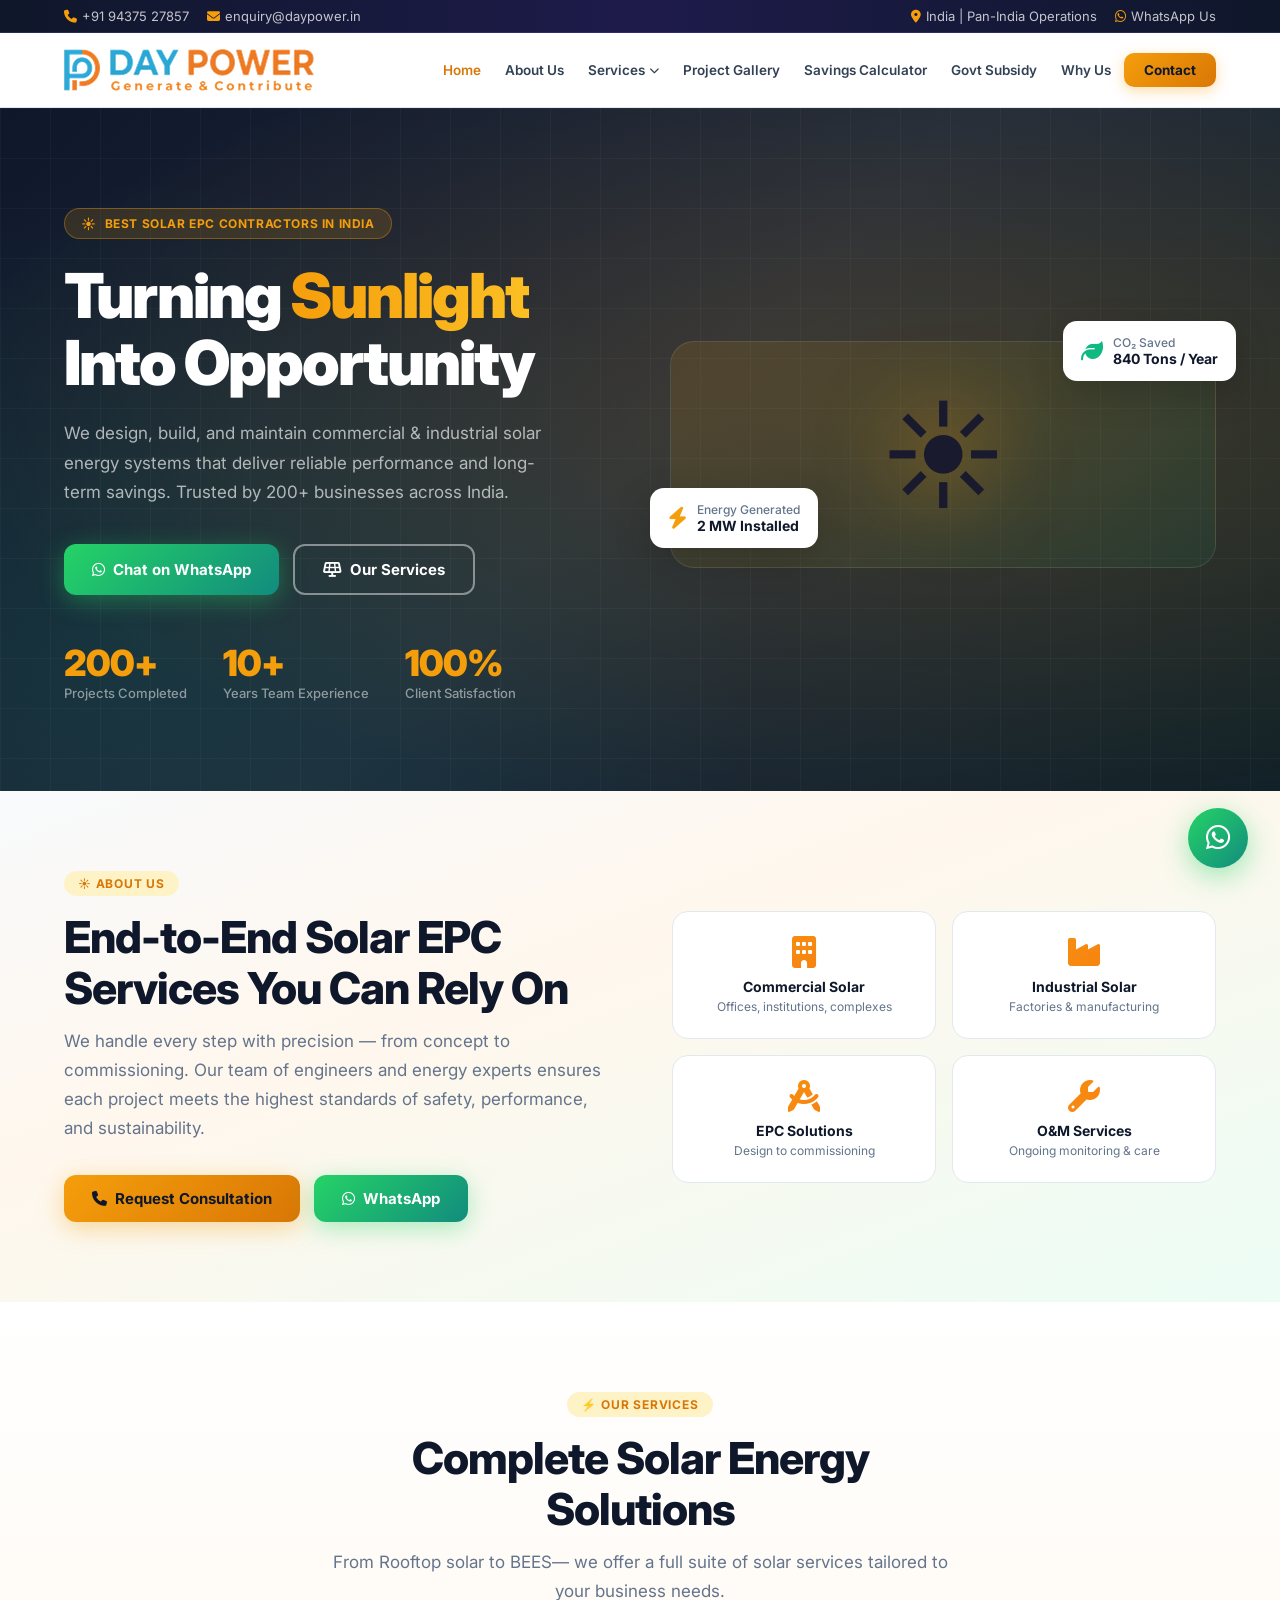
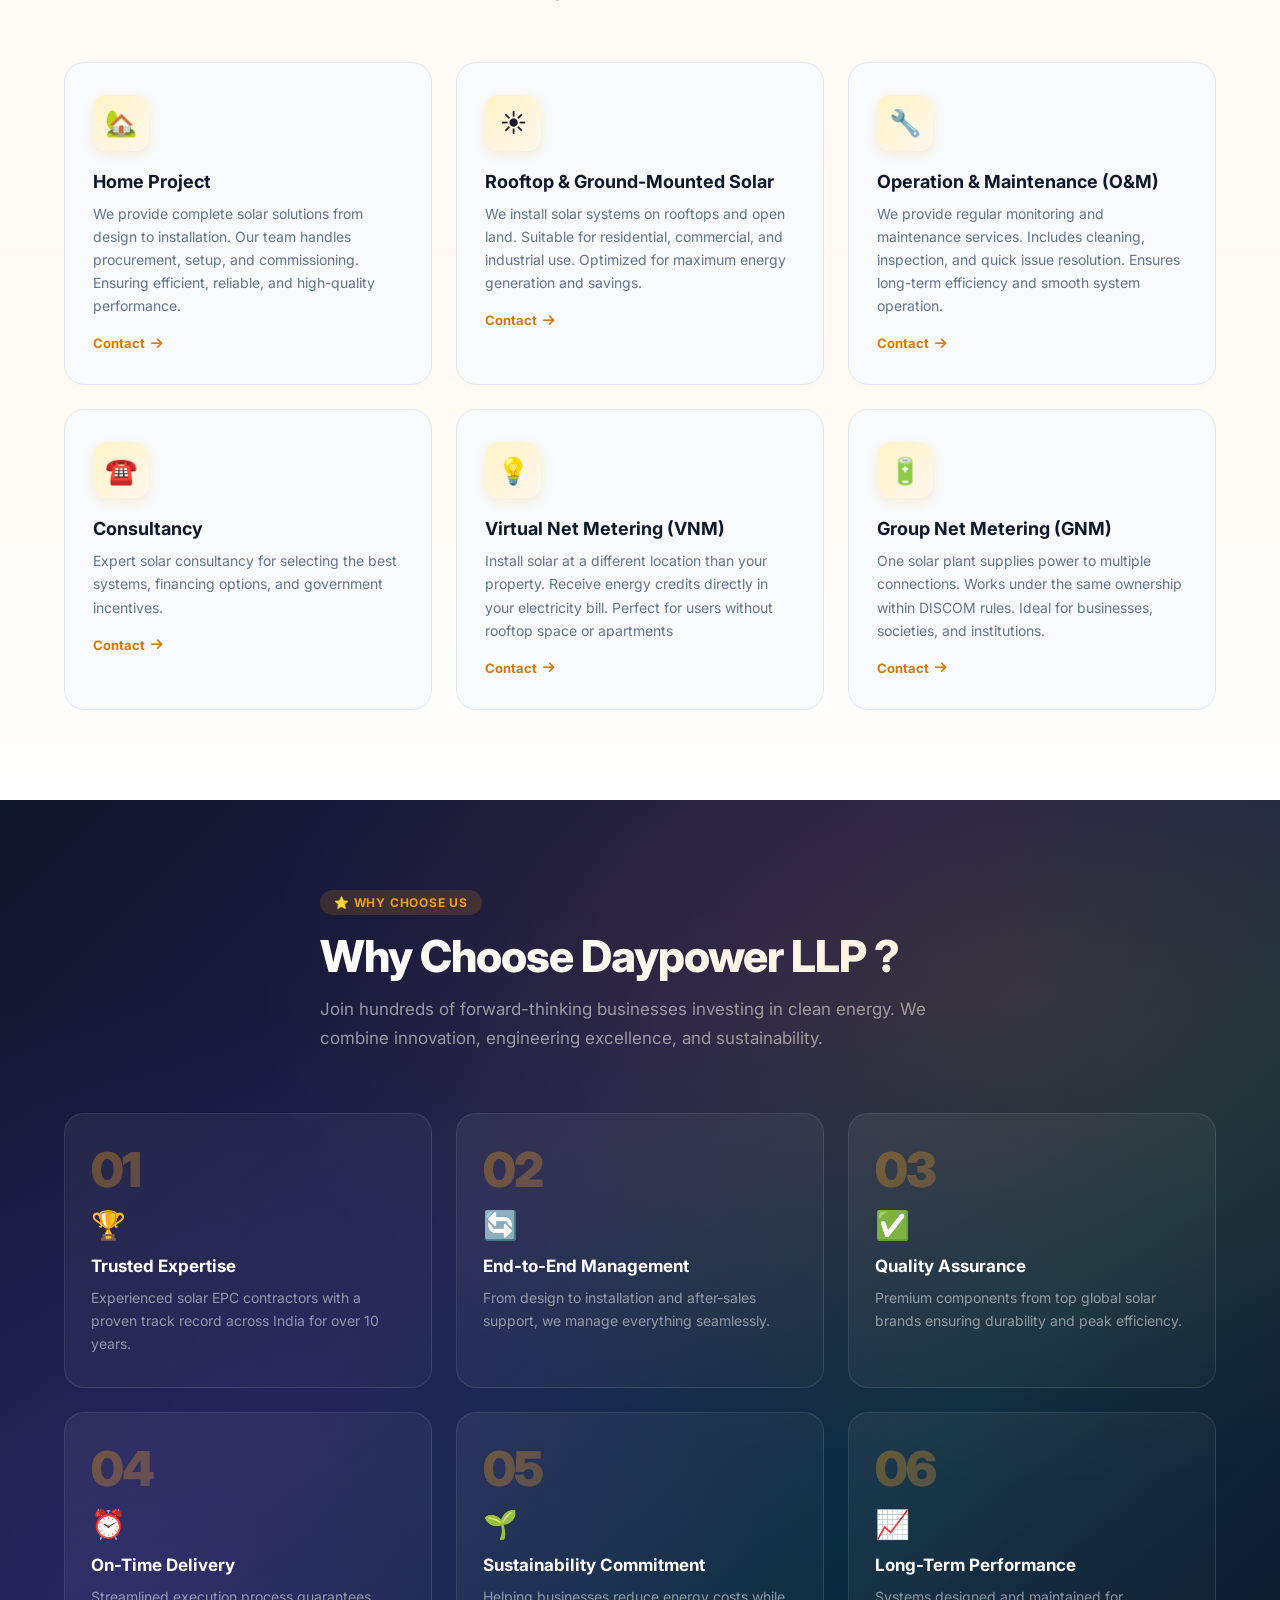
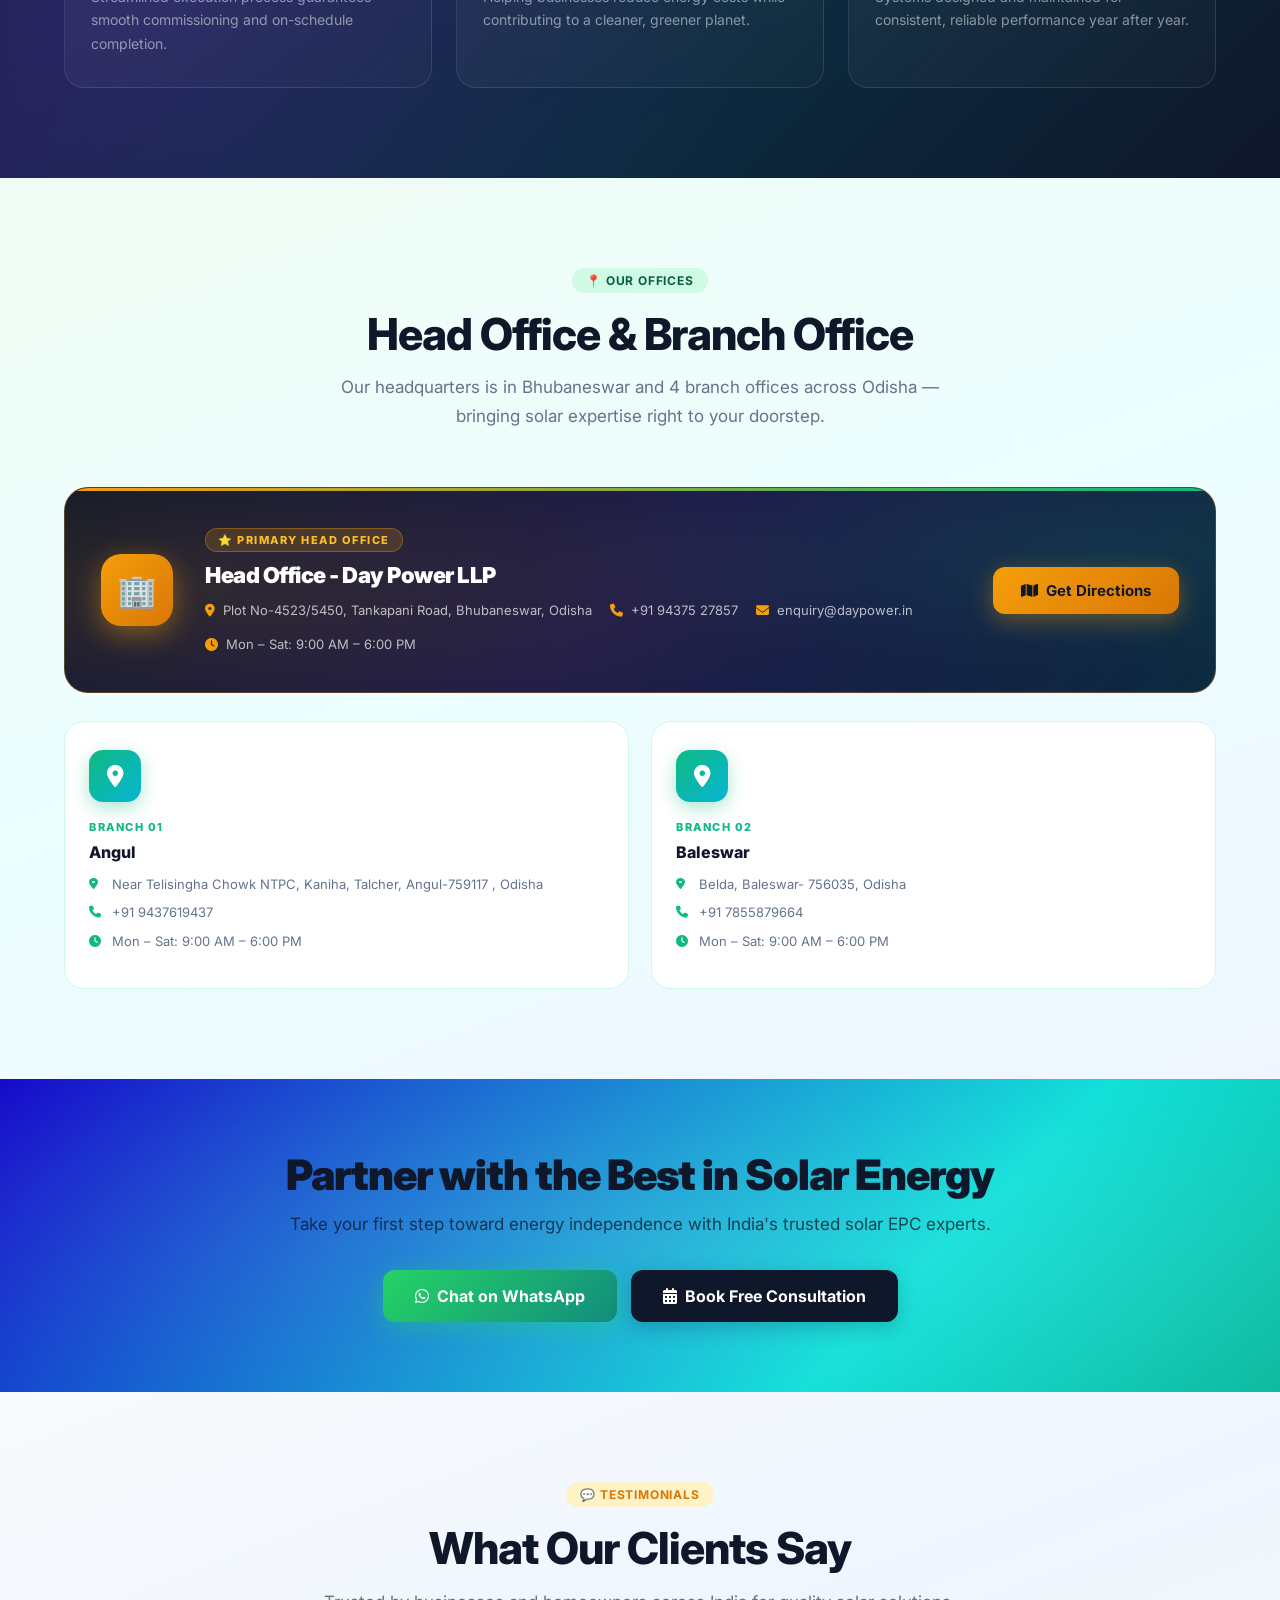
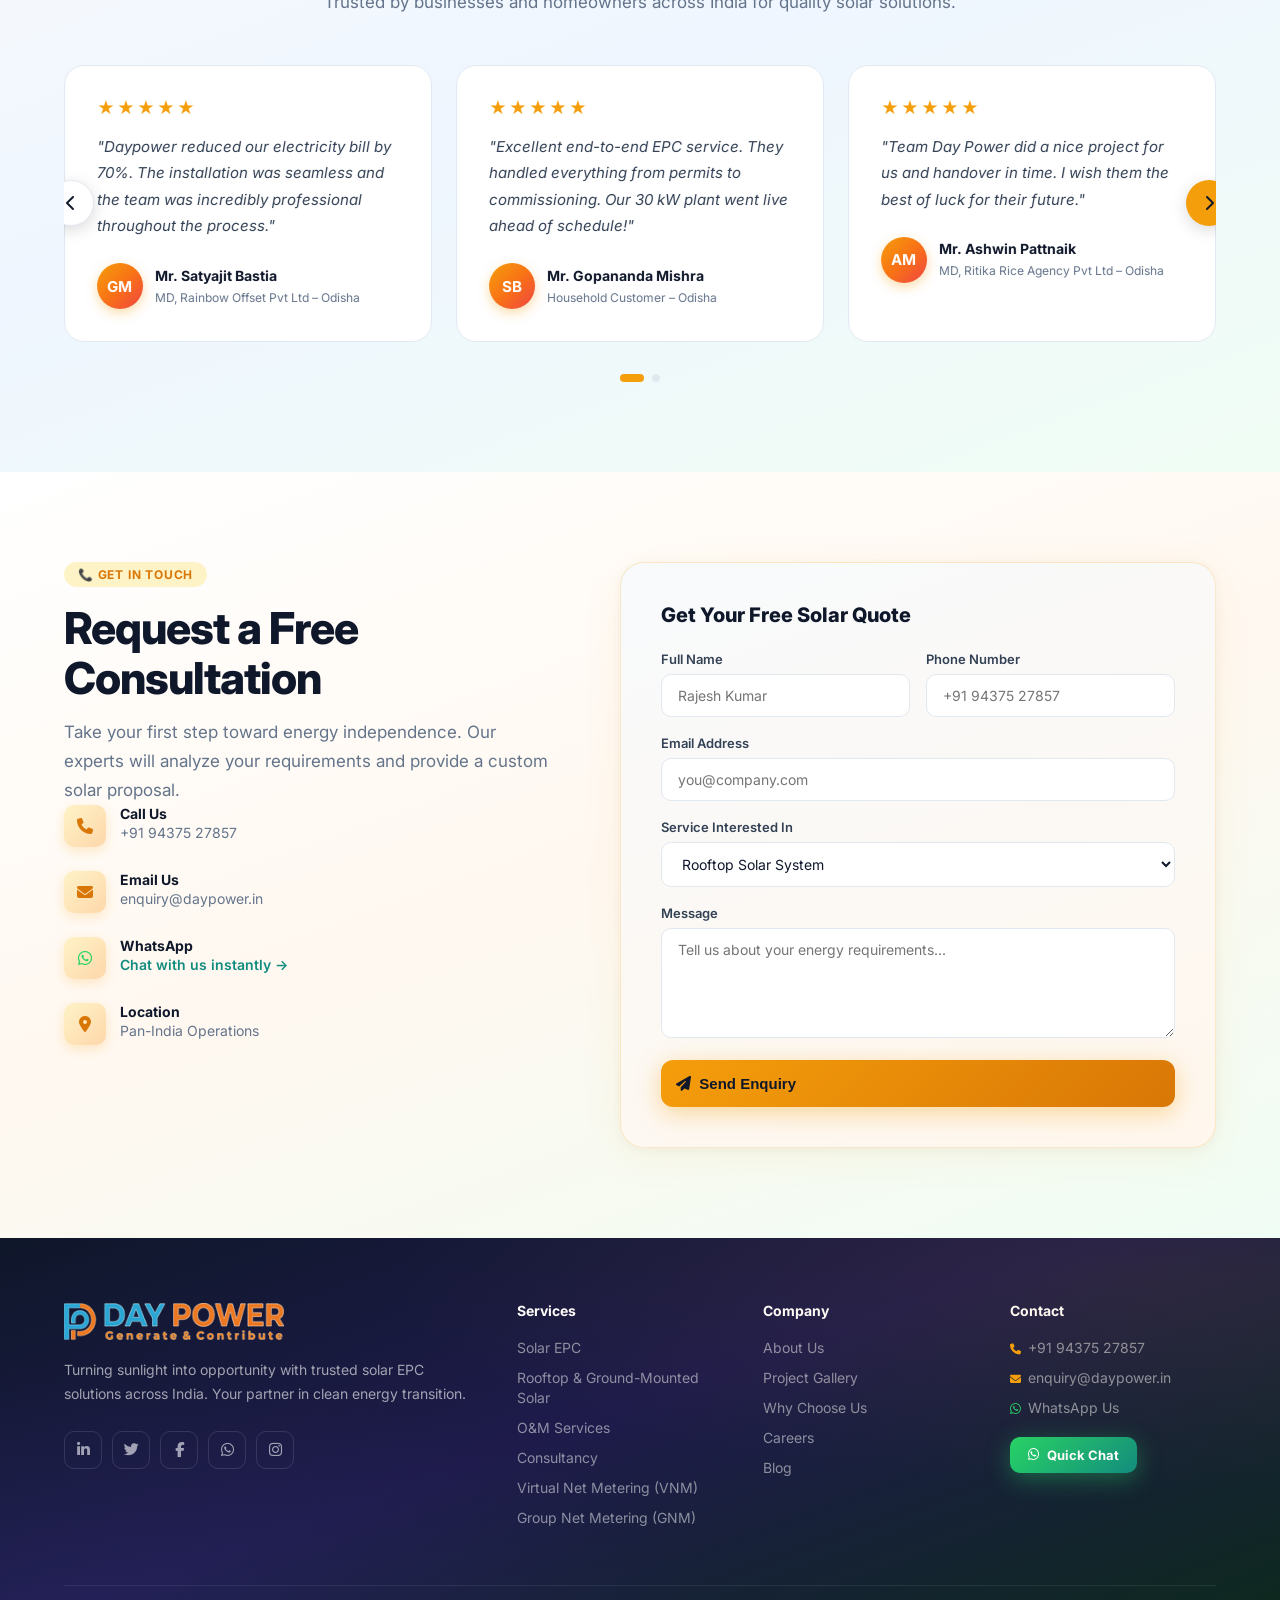
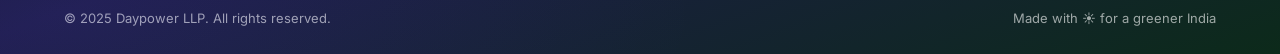
==== index.html @ 9815c6d7 "Update footer logo to match new branding across all pages" ====
<!DOCTYPE html>
<html lang="en">

<head>

  <head>
    <meta charset="UTF-8" />
    <meta name="viewport" content="width=device-width, initial-scale=1.0" />

    <title>Daypower LLP – Best Solar EPC Contractors in India</title>

    <meta name="description"
      content="Daypower Solutions specializes in commercial and industrial solar EPC services across India. Get a free consultation today." />

    <!-- Google Search Favicon -->
    <link rel="icon" type="image/png" sizes="48x48" href="/daypower-favicon.png">

    <link rel="shortcut icon" href="/favicon.ico">

    <!-- Apple Icon -->
    <link rel="apple-touch-icon" href="/apple-touch-icon.png">

    <!-- Fonts -->
    <link href="https://fonts.googleapis.com/css2?family=Inter:wght@300;400;500;600;700;800;900&display=swap"
      rel="stylesheet" />

    <link rel="stylesheet" href="https://cdnjs.cloudflare.com/ajax/libs/font-awesome/6.5.0/css/all.min.css" />

    <link rel="stylesheet" href="style.css" />
  </head>



</head>

<body>

  <!-- ══ TOP BAR ══ -->
  <div class="topbar">
    <div class="container">
      <div class="topbar-left">
        <span><i class="fas fa-phone"></i>+91 94375 27857</span>
        <span><i class="fas fa-envelope"></i>enquiry@daypower.in</span>
      </div>
      <div class="topbar-right">
        <span><i class="fas fa-map-marker-alt"></i>India | Pan-India Operations</span>
        <a href="https://wa.me/919437527857?text=Hello%2C%20I%20want%20a%20free%20solar%20consultation!"
          target="_blank"><i class="fab fa-whatsapp"></i>WhatsApp Us</a>
      </div>
    </div>
  </div>


  <!-- ══ NAVBAR ══ -->
  <nav id="navbar">
    <div class="container nav-inner">
      <a href="index.html" class="nav-logo">
        <img src="logo.png" alt="Day Power Logo" class="logo-img">
      </a>

      <button class="hamburger" id="hamburger" aria-label="Toggle menu">
        <span></span><span></span><span></span>
      </button>

      <ul class="nav-links" id="nav-links">
        <li><a href="index.html" class="active">Home</a></li>
        <li><a href="#about">About Us</a></li>
        <li>
          <a href="#services">Services <i class="fas fa-chevron-down chevron"></i></a>
          <div class="dropdown">
            <a href="#srv-construction"><i class="fas fa-hard-hat"></i>Solar EPC</a>
            <a href="#srv-rooftop"><i class="fas fa-solar-panel"></i>Rooftop & Ground-Mounted Solar</a>
            <a href="#srv-om"><i class="fas fa-tools"></i>O&M Services</a>
            <a href="#srv-consultancy"><i class="fas fa-lightbulb"></i>Consultancy</a>
            <a href="#srv-lighting"><i class="fas fa-bolt"></i>Virtual Net Metering </a>
            <a href="#srv-battery"><i class="fas fa-battery-full"></i>Group Net Metering</a>
          </div>
        </li>
        <li><a href="products.html">Project Gallery</a></li>
        <li><a href="calculator.html">Savings Calculator</a></li>
        <li><a href="subsidy.html">Govt Subsidy</a></li>
        <li><a href="#why">Why Us</a></li>
        <li><a href="#contact" class="nav-cta-btn">Contact</a></li>
      </ul>
    </div>
  </nav>

  <!-- ══ HERO ══ -->
  <section id="hero">
    <div class="container hero-content">
      <div class="hero-left">
        <div class="hero-badge">Best Solar EPC Contractors in India</div>
        <h1 class="hero-title">
          Turning <span class="sun">Sunlight</span><br />Into Opportunity
        </h1>
        <p class="hero-desc">We design, build, and maintain commercial & industrial solar energy systems that deliver
          reliable performance and long-term savings. Trusted by 200+ businesses across India.</p>
        <div class="hero-btns">
          <a href="https://wa.me/919437527857?text=Hello%2C%20I%20want%20a%20free%20solar%20consultation!"
            target="_blank" class="btn btn-green"><i class="fab fa-whatsapp"></i>Chat on WhatsApp</a>
          <a href="#services" class="btn btn-outline"><i class="fas fa-solar-panel"></i>Our Services</a>
        </div>
        <div class="hero-stats">
          <div class="stat">
            <div class="stat-num">200+</div>
            <div class="stat-label">Projects Completed</div>
          </div>
          <div class="stat">
            <div class="stat-num">10+</div>
            <div class="stat-label">Years Team Experience</div>
          </div>
          <div class="stat">
            <div class="stat-num">100%</div>
            <div class="stat-label">Client Satisfaction</div>
          </div>
        </div>
      </div>
      <div class="hero-right">
        <div class="hero-card-wrap">
          <div class="hero-visual">
            <div class="solar-icon-big">☀️</div>
          </div>
          <div class="floating-badge fb1">
            <i class="fas fa-leaf" style="color:#10b981"></i>
            <div>
              <div style="font-size:12px;color:#64748b;font-weight:500">CO₂ Saved</div>
              <div>840 Tons / Year</div>
            </div>
          </div>
          <div class="floating-badge fb2">
            <i class="fas fa-bolt" style="color:#f59e0b"></i>
            <div>
              <div style="font-size:12px;color:#64748b;font-weight:500">Energy Generated</div>
              <div>2 MW Installed</div>
            </div>
          </div>
        </div>
      </div>
    </div>
  </section>

  <!-- ══ ABOUT ══ -->
  <section id="about">
    <div class="container about-grid">
      <div class="reveal">
        <div class="tag">☀ About Us</div>
        <h2 class="section-title">End-to-End Solar EPC Services You Can Rely On</h2>
        <p class="section-sub">We handle every step with precision — from concept to commissioning. Our team of
          engineers and energy experts ensures each project meets the highest standards of safety, performance, and
          sustainability.</p>
        <div style="margin-top:32px;display:flex;gap:14px;flex-wrap:wrap;">
          <a href="#contact" class="btn btn-primary"><i class="fas fa-phone"></i>Request Consultation</a>
          <a href="https://wa.me/919437527857" target="_blank" class="btn btn-green"><i
              class="fab fa-whatsapp"></i>WhatsApp</a>
        </div>
      </div>
      <div class="about-icon-grid reveal">
        <div class="about-icon-card">
          <i class="fas fa-building"></i>
          <h4>Commercial Solar</h4>
          <p>Offices, institutions, complexes</p>
        </div>
        <div class="about-icon-card">
          <i class="fas fa-industry"></i>
          <h4>Industrial Solar</h4>
          <p>Factories & manufacturing</p>
        </div>
        <div class="about-icon-card">
          <i class="fas fa-drafting-compass"></i>
          <h4>EPC Solutions</h4>
          <p>Design to commissioning</p>
        </div>
        <div class="about-icon-card">
          <i class="fas fa-wrench"></i>
          <h4>O&M Services</h4>
          <p>Ongoing monitoring & care</p>
        </div>
      </div>
    </div>
  </section>

  <!-- ══ SERVICES ══ -->
  <section id="services">
    <div class="container">
      <div class="services-header reveal">
        <div class="tag">⚡ Our Services</div>
        <h2 class="section-title">Complete Solar Energy Solutions</h2>
        <p class="section-sub">From Rooftop solar to BEES— we offer a full suite of solar services tailored
          to your business needs.</p>
      </div>
      <div class="services-grid">
        <div class="service-card revea l" id="srv-construction">
          <div class="service-icon">🏡</div>
          <h3>Home Project</h3>
          <p>We provide complete solar solutions from design to installation.
            Our team handles procurement, setup, and commissioning.
            Ensuring efficient, reliable, and high-quality performance.</p>
          <a href="#contact" class="learn-more">Contact <i class="fas fa-arrow-right"></i></a>
        </div>
        <div class="service-card reveal" id="srv-rooftop">
          <div class="service-icon">☀️</div>
          <h3>Rooftop & Ground-Mounted Solar</h3>
          <p>We install solar systems on rooftops and open land.
            Suitable for residential, commercial, and industrial use.
            Optimized for maximum energy generation and savings.</p>
          <a href="#contact" class="learn-more">Contact <i class="fas fa-arrow-right"></i></a>
        </div>
        <div class="service-card reveal" id="srv-om">
          <div class="service-icon">🔧</div>
          <h3>Operation & Maintenance (O&M)</h3>
          <p>We provide regular monitoring and maintenance services.
            Includes cleaning, inspection, and quick issue resolution.
            Ensures long-term efficiency and smooth system operation.</p>
          <a href="#contact" class="learn-more">Contact <i class="fas fa-arrow-right"></i></a>
        </div>
        <div class="service-card reveal" id="srv-consultancy">
          <div class="service-icon">☎️</div>
          <h3>Consultancy</h3>
          <p>Expert solar consultancy for selecting the best systems, financing options, and government incentives.</p>
          <a href="#contact" class="learn-more">Contact <i class="fas fa-arrow-right"></i></a>
        </div>
        <div class="service-card reveal" id="srv-lighting">
          <div class="service-icon">💡</div>
          <h3>Virtual Net Metering (VNM)</h3>
          <p>Install solar at a different location than your property.
            Receive energy credits directly in your electricity bill.
            Perfect for users without rooftop space or apartments</p>
          <a href="#contact" class="learn-more">Contact <i class="fas fa-arrow-right"></i></a>
        </div>
        <div class="service-card reveal" id="srv-battery">
          <div class="service-icon">🔋</div>
          <h3>Group Net Metering (GNM)</h3>
          <p>One solar plant supplies power to multiple connections.
            Works under the same ownership within DISCOM rules.
            Ideal for businesses, societies, and institutions.</p>
          <a href="#contact" class="learn-more">Contact <i class="fas fa-arrow-right"></i></a>
        </div>
      </div>
    </div>
  </section>

  <!-- ══ WHY US ══ -->
  <section id="why">
    <div class="container">
      <div class="why-header reveal"
        style="display: flex; justify-content: space-between; align-items: flex-end; flex-wrap: wrap; gap: 20px;">
        <div style="text-align: left;">
          <div class="tag" style="background:rgba(245,158,11,0.15);color:var(--sun);">⭐ Why Choose Us</div>
          <h2 class="section-title" style="margin-bottom: 0;">Why Choose Daypower LLP ?</h2>
          <p class="section-sub">Join hundreds of forward-thinking businesses investing in clean energy. We combine
            innovation, engineering excellence, and sustainability.</p>
        </div>
        <div class="why-nav-btns"
          style="display: none; gap: 12px; margin-bottom: 10px; position: relative; z-index: 10;">
          <button id="why-prev"
            style="width: 45px; height: 45px; border-radius: 50%; border: 1px solid var(--border); background: var(--white); cursor: pointer; color: var(--navy); display: flex; align-items: center; justify-content: center; font-size: 16px; transition: 0.3s;"><i
              class="fas fa-chevron-left" style="pointer-events: none;"></i></button>
          <button id="why-next"
            style="width: 45px; height: 45px; border-radius: 50%; border: none; background: var(--sun); cursor: pointer; color: var(--navy); display: flex; align-items: center; justify-content: center; font-size: 16px; transition: 0.3s;"><i
              class="fas fa-chevron-right" style="pointer-events: none;"></i></button>
        </div>
      </div>
      <div class="why-grid">
        <div class="why-card reveal">
          <div class="why-num">01</div>
          <div class="why-icon">🏆</div>
          <h3>Trusted Expertise</h3>
          <p>Experienced solar EPC contractors with a proven track record across India for over 10 years.</p>
        </div>
        <div class="why-card reveal">
          <div class="why-num">02</div>
          <div class="why-icon">🔄</div>
          <h3>End-to-End Management</h3>
          <p>From design to installation and after-sales support, we manage everything seamlessly.</p>
        </div>
        <div class="why-card reveal">
          <div class="why-num">03</div>
          <div class="why-icon">✅</div>
          <h3>Quality Assurance</h3>
          <p>Premium components from top global solar brands ensuring durability and peak efficiency.</p>
        </div>
        <div class="why-card reveal">
          <div class="why-num">04</div>
          <div class="why-icon">⏰</div>
          <h3>On-Time Delivery</h3>
          <p>Streamlined execution process guarantees smooth commissioning and on-schedule completion.</p>
        </div>
        <div class="why-card reveal">
          <div class="why-num">05</div>
          <div class="why-icon">🌱</div>
          <h3>Sustainability Commitment</h3>
          <p>Helping businesses reduce energy costs while contributing to a cleaner, greener planet.</p>
        </div>
        <div class="why-card reveal">
          <div class="why-num">06</div>
          <div class="why-icon">📈</div>
          <h3>Long-Term Performance</h3>
          <p>Systems designed and maintained for consistent, reliable performance year after year.</p>
        </div>
      </div>
    </div>
  </section>

  <!-- ══ BRANCH OFFICES ══ -->
  <section id="branches">
    <div class="container">
      <div class="branches-header reveal">
        <div class="tag" style="background:#d1fae5;color:#065f46;">📍 Our Offices</div>
        <h2 class="section-title">Head Office &amp; Branch Office</h2>
        <p class="section-sub">Our headquarters is in Bhubaneswar and 4 branch offices across Odisha — bringing
          solar expertise right to your doorstep.</p>
      </div>

      <!-- Head Office -->
      <div class="hq-card reveal">
        <div class="hq-icon">🏢</div>
        <div class="hq-body">
          <div class="hq-label">⭐ Primary Head Office</div>
          <h3>Head Office - Day Power LLP</h3>
          <div class="hq-details">
            <div class="hq-detail">
              <i class="fas fa-location-dot"></i>
              <span>Plot No-4523/5450, Tankapani Road, Bhubaneswar, Odisha</span>
            </div>
            <div class="hq-detail">
              <i class="fas fa-phone"></i>
              <span>+91 94375 27857</span>
            </div>
            <div class="hq-detail">
              <i class="fas fa-envelope"></i>
              <span>enquiry@daypower.in</span>
            </div>
            <div class="hq-detail">
              <i class="fas fa-clock"></i>
              <span>Mon – Sat: 9:00 AM – 6:00 PM</span>
            </div>
          </div>
        </div>
        <div class="hq-cta">
          <a href="https://maps.app.goo.gl/AhQXTPVdBrmGDqoL8" target="_blank" class="btn btn-primary">
            <i class="fas fa-map"></i> Get Directions
          </a>
        </div>
      </div>
      <div class="branches-grid">

        <div class="branch-card reveal">
          <div class="branch-pin"><i class="fas fa-map-marker-alt"></i></div>
          <div class="branch-num">Branch 01</div>
          <h3>Angul</h3>
          <div class="branch-detail">
            <i class="fas fa-location-dot"></i>
            <span>Near Telisingha Chowk NTPC, Kaniha, Talcher, Angul-759117
              , Odisha</span>
          </div>
          <div class="branch-detail">
            <i class="fas fa-phone"></i>
            <span>+91 9437619437</span>
          </div>
          <div class="branch-detail">
            <i class="fas fa-clock"></i>
            <span>Mon – Sat: 9:00 AM – 6:00 PM</span>
          </div>

        </div>

        <div class="branch-card reveal">
          <div class="branch-pin"><i class="fas fa-map-marker-alt"></i></div>
          <div class="branch-num">Branch 02</div>
          <h3>Baleswar</h3>
          <div class="branch-detail">
            <i class="fas fa-location-dot"></i>
            <span>Belda, Baleswar- 756035, Odisha</span>
          </div>
          <div class="branch-detail">
            <i class="fas fa-phone"></i>
            <span>+91 7855879664</span>
          </div>
          <div class="branch-detail">
            <i class="fas fa-clock"></i>
            <span>Mon – Sat: 9:00 AM – 6:00 PM</span>
          </div>

        </div>

      </div>
    </div>
  </section>

  <!-- ══ CTA STRIP ══ -->
  <section id="cta-strip">
    <div class="container">
      <h2>Partner with the Best in Solar Energy</h2>
      <p>Take your first step toward energy independence with India's trusted solar EPC experts.</p>
      <div class="cta-btns">
        <a href="https://wa.me/919437527857?text=Hello%2C%20I%20want%20to%20get%20started%20with%20solar!"
          target="_blank" class="btn btn-green" style="font-size:16px;padding:16px 32px;"><i
            class="fab fa-whatsapp"></i>Chat on WhatsApp</a>
        <a href="#contact" class="btn btn-dark" style="font-size:16px;padding:16px 32px;"><i
            class="fas fa-calendar-alt"></i>Book Free Consultation</a>
      </div>
    </div>
  </section>

  <!-- ══ TESTIMONIALS ══ -->
  <section id="testimonials">
    <div class="container">
      <div class="test-header reveal">
        <div class="tag">💬 Testimonials</div>
        <h2 class="section-title">What Our Clients Say</h2>
        <p class="section-sub">Trusted by businesses and homeowners across India for quality solar solutions.</p>
      </div>
      <div class="slider-wrapper">
        <div class="slider-track" id="sliderTrack">
          <!-- Card 1 -->
          <div class="test-card">
            <div class="stars">★★★★★</div>
            <p>"Daypower reduced our electricity bill by 70%. The installation was seamless and the team was incredibly
              professional throughout the process."</p>
            <div class="test-author">
              <div class="test-avatar">GM</div>
              <div>
                <h4>Mr. Satyajit Bastia</h4>
                <span>MD, Rainbow Offset Pvt Ltd – Odisha</span>
              </div>
            </div>
          </div>
          <!-- Card 2 -->
          <div class="test-card">
            <div class="stars">★★★★★</div>
            <p>"Excellent end-to-end EPC service. They handled everything from permits to commissioning. Our 30 kW plant
              went live ahead of schedule!"</p>
            <div class="test-author">
              <div class="test-avatar">SB</div>
              <div>
                <h4>Mr. Gopananda Mishra</h4>
                <span>Household Customer – Odisha</span>
              </div>
            </div>
          </div>
          <!-- Card 3 -->
          <div class="test-card">
            <div class="stars">★★★★★</div>
            <p>"Team Day Power did a nice project for us and handover in time. I wish them the best of luck for their
              future."</p>
            <div class="test-author">
              <div class="test-avatar">AM</div>
              <div>
                <h4>Mr. Ashwin Pattnaik</h4>
                <span>MD, Ritika Rice Agency Pvt Ltd – Odisha</span>
              </div>
            </div>
          </div>
          <!-- Card 4 -->
          <div class="test-card">
            <div class="stars">★★★★★</div>
            <p>"Daypower's solar solution was exactly what our manufacturing unit needed. The ROI is fantastic and their
              O&amp;M team is very responsive."</p>
            <div class="test-author">
              <div class="test-avatar">SK</div>
              <div>
                <h4>Mr. Suresh Kumar</h4>
                <span>Director, Surya Textiles – Cuttack</span>
              </div>
            </div>
          </div>
          <!-- Card 5 -->
          <div class="test-card">
            <div class="stars">★★★★★</div>
            <p>"We installed a 50kW rooftop system for our school. The seamless net-metering integration and
              professional approach of the team were commendable."</p>
            <div class="test-author">
              <div class="test-avatar">PM</div>
              <div>
                <h4>Dr. P. R. Mohanty</h4>
                <span>Principal, St. Xavier's High School</span>
              </div>
            </div>
          </div>
          <!-- Card 6 -->
          <div class="test-card">
            <div class="stars">★★★★★</div>
            <p>"Highly recommend their consultancy and EPC services. They gave us the best design maximizing our limited
              roof space with high-efficiency panels."</p>
            <div class="test-author">
              <div class="test-avatar">ND</div>
              <div>
                <h4>Ms. Neha Das</h4>
                <span>Operations Head, Green Grocers</span>
              </div>
            </div>
          </div>
        </div>
        <!-- Navigation -->
        <button class="slider-btn slider-btn-prev" id="test-prev" aria-label="Previous">
          <i class="fas fa-chevron-left" style="pointer-events:none;"></i>
        </button>
        <button class="slider-btn slider-btn-next" id="test-next" aria-label="Next">
          <i class="fas fa-chevron-right" style="pointer-events:none;"></i>
        </button>
      </div>
      <!-- Dots -->
      <div class="slider-dots" id="sliderDots"></div>
    </div>
  </section>


  <!-- ══ CONTACT ══ -->
  <section id="contact">
    <div class="container contact-grid">
      <div class="reveal">
        <div class="tag">📞 Get In Touch</div>
        <h2 class="section-title">Request a Free Consultation</h2>
        <p class="section-sub">Take your first step toward energy independence. Our experts will analyze your
          requirements and provide a custom solar proposal.</p>
        <div class="contact-item">
          <i class="fas fa-phone"></i>
          <div>
            <h4>Call Us</h4>
            <p>+91 94375 27857</p>
          </div>
        </div>
        <div class="contact-item">
          <i class="fas fa-envelope"></i>
          <div>
            <h4>Email Us</h4><a href="mailto:enquiry@daypower.in">enquiry@daypower.in</a>
          </div>
        </div>
        <div class="contact-item">
          <i class="fab fa-whatsapp" style="color:var(--wa)"></i>
          <div>
            <h4>WhatsApp</h4>
            <a href="https://wa.me/919437527857?text=Hi%2C%20I%20want%20a%20free%20solar%20consultation!"
              target="_blank" style="color:var(--wa-dark);font-weight:600;">Chat with us instantly →</a>
          </div>
        </div>
        <div class="contact-item">
          <i class="fas fa-map-marker-alt"></i>
          <div>
            <h4>Location</h4>
            <p>Pan-India Operations</p>
          </div>
        </div>
      </div>

      <div class="form-card reveal">
        <h3 style="font-size:20px;font-weight:800;color:var(--navy);margin-bottom:24px;">Get Your Free Solar Quote</h3>
        <form onsubmit="handleForm(event)">
          <div class="form-row">
            <div class="form-group"><label>Full Name</label><input type="text" id="name" placeholder="Rajesh Kumar"
                required /></div>
            <div class="form-group"><label>Phone Number</label><input type="tel" id="phone"
                placeholder="+91 94375 27857" required /></div>
          </div>
          <div class="form-group"><label>Email Address</label><input type="email" id="email"
              placeholder="you@company.com" required /></div>
          <div class="form-group">
            <label>Service Interested In</label>
            <select id="service">
              <option>Rooftop Solar System</option>
              <option>Ground-Mounted Solar</option>
              <option>Consultancy</option>
              <option>O&M Services</option>
              <option>Virtual Net Metering (VNM)</option>
              <option>Group Net Metering (GNM)</option>
              <option>Pm Surya Ghar Muft Bijli Yojana</option>
              <option>Battery Energy Storage System (BESS)</option>
            </select>
          </div>
          <div class="form-group"><label>Message</label><textarea id="message"
              placeholder="Tell us about your energy requirements..."></textarea></div>
          <button type="submit" class="btn btn-primary form-submit"><i class="fas fa-paper-plane"></i>Send
            Enquiry</button>
        </form>
      </div>
    </div>
  </section>

  <!-- ══ FOOTER ══ -->
  <footer>
    <div class="container">
      <div class="footer-grid">
        <div class="footer-brand">
          <div style="display:flex;align-items:center;gap:10px;margin-bottom:4px;">
            <img src="logo.png" alt="Day Power Logo" class="footer-logo-img">
          </div>
          <p>Turning sunlight into opportunity with trusted solar EPC solutions across India. Your partner in clean
            energy transition.</p>
          <div class="footer-socials">
            <a href="#"><i class="fab fa-linkedin-in"></i></a>
            <a href="#"><i class="fab fa-twitter"></i></a>
            <a href="#"><i class="fab fa-facebook-f"></i></a>
            <a href="https://wa.me/919437527857" target="_blank"><i class="fab fa-whatsapp"></i></a>
            <a href="itss_karan_2005"><i class="fab fa-instagram"></i></a>
          </div>
        </div>
        <div class="footer-col">
          <h4>Services</h4>
          <ul>
            <li><a href="#">Solar EPC</a></li>
            <li><a href="#">Rooftop & Ground-Mounted Solar</a></li>
            <li><a href="#">O&M Services</a></li>
            <li><a href="#">Consultancy</a></li>
            <li><a href="#">Virtual Net Metering (VNM)</a></li>
            <li><a href="#">Group Net Metering (GNM)</a></li>
          </ul>
        </div>
        <div class="footer-col">
          <h4>Company</h4>
          <ul>
            <li><a href="#">About Us</a></li>
            <li><a href="#">Project Gallery</a></li>
            <li><a href="#">Why Choose Us</a></li>
            <li><a href="#">Careers</a></li>
            <li><a href="#">Blog</a></li>
          </ul>
        </div>
        <div class="footer-col">
          <h4>Contact</h4>
          <ul>
            <li><a href="tel:+919437527857"><i class="fas fa-phone"
                  style="color:var(--sun);margin-right:7px;font-size:11px;"></i>+91 94375 27857</a></li>
            <li><a href="mailto:enquiry@daypower.in"><i class="fas fa-envelope"
                  style="color:var(--sun);margin-right:7px;font-size:11px;"></i>enquiry@daypower.in</a></li>
            <li><a href="https://wa.me/919437527857" target="_blank"><i class="fab fa-whatsapp"
                  style="color:#25d366;margin-right:7px;font-size:12px;"></i>WhatsApp Us</a></li>
          </ul>
          <div style="margin-top:20px;">
            <a href="https://wa.me/919437527857?text=Hi%2C%20I%20need%20solar%20consultation!" target="_blank"
              class="btn btn-green" style="font-size:13px;padding:10px 18px;border-radius:10px;">
              <i class="fab fa-whatsapp"></i>Quick Chat
            </a>
          </div>
        </div>
      </div>
      <div class="footer-bottom">
        <span>© 2025 Daypower LLP. All rights reserved.</span>
        <span>Made with ☀️ for a greener India</span>
      </div>
    </div>
  </footer>

  <!-- ══ WHATSAPP FLOAT BUTTON ══ -->
  <div id="wa-float">
    <div class="wa-bubble">💬 Chat with us on WhatsApp!</div>
    <a href="https://wa.me/919437527857?text=Hello%2C%20I%27m%20interested%20in%20solar%20solutions!" target="_blank"
      class="wa-btn" aria-label="Chat on WhatsApp">
      <i class="fab fa-whatsapp"></i>
    </a>
  </div>

  <!-- ══ EXIT-INTENT / LEAD CAPTURE MODAL ══ -->
  <div id="lead-modal" class="lead-modal-backdrop">
    <div class="lead-modal-box">
      <button class="lead-modal-close" onclick="closeLeadModal()">&times;</button>
      <div class="lead-modal-header">
        <div class="lead-badge">🎁 Limited Period Offer</div>
        <h3>Get a Free Solar Feasibility & 3D Shadow Analysis Report</h3>
        <p>Thinking about cutting electricity costs for your business or home? Claim your complimentary engineering survey.</p>
      </div>

      <form id="lead-modal-form" onsubmit="handleLeadModalSubmit(event)">
        <div class="modal-input-group">
          <label><i class="fas fa-user"></i> Full Name</label>
          <input type="text" id="lead-name" placeholder="e.g. Rajesh Sharma" required>
        </div>
        <div class="modal-input-group">
          <label><i class="fas fa-phone"></i> WhatsApp Phone Number</label>
          <input type="tel" id="lead-phone" placeholder="e.g. 9876543210" required>
        </div>
        <div class="modal-input-group">
          <label><i class="fas fa-bolt"></i> Average Monthly Bill</label>
          <select id="lead-bill">
            <option value="₹10,000 - ₹30,000">₹10,000 - ₹30,000</option>
            <option value="₹30,000 - ₹75,000">₹30,000 - ₹75,000</option>
            <option value="₹75,000 - ₹2,00,000">₹75,000 - ₹2,00,000</option>
            <option value="Above ₹2,00,000 (Commercial/Industrial)">Above ₹2,00,000 (Commercial/Industrial)</option>
          </select>
        </div>
        <button type="submit" class="btn btn-green modal-submit-btn">
          <i class="fab fa-whatsapp"></i> Claim My Free Site Survey
        </button>
      </form>
      <p class="modal-security"><i class="fas fa-shield-alt"></i> 100% confidential. No spam.</p>
    </div>
  </div>

  <script src="script.js"></script>
</body>

</html>
---- style.css ----
/* ───────────── RESET & BASE ───────────── */
*,
*::before,
*::after {
  margin: 0;
  padding: 0;
  box-sizing: border-box;
}

html {
  scroll-behavior: smooth;
  font-size: 16px;
  scroll-padding-top: 100px;
}

body {
  font-family: 'Inter', sans-serif;
  color: #1a1a2e;
  background: #fff;
  overflow-x: hidden;
}

a {
  text-decoration: none;
  color: inherit;
}

img {
  max-width: 100%;
}

/* ───────────── TOKENS ───────────── */
:root {
  --sun: #f59e0b;
  --sun-dark: #d97706;
  --sun-light: #fef3c7;
  --green: #10b981;
  --green-dark: #059669;
  --navy: #0f172a;
  --navy-mid: #1e293b;
  --slate: #334155;
  --muted: #64748b;
  --border: #e2e8f0;
  --bg-soft: #f8fafc;
  --white: #ffffff;
  --wa: #25d366;
  --wa-dark: #128c7e;
  /* Extended gradient palette */
  --grad-sun: linear-gradient(135deg, #f59e0b 0%, #ef4444 60%, #f97316 100%);
  --grad-ocean: linear-gradient(135deg, #0ea5e9 0%, #6366f1 60%, #8b5cf6 100%);
  --grad-aurora: linear-gradient(135deg, #10b981 0%, #06b6d4 60%, #3b82f6 100%);
  --grad-sunset: linear-gradient(135deg, #f59e0b 0%, #f97316 40%, #94f221 100%);
  --grad-dark: linear-gradient(135deg, #0f172a 0%, #1e293b 50%, #0f2d40 100%);
}

/* ───────────── UTILITY ───────────── */
.container {
  max-width: 1200px;
  margin: 0 auto;
  padding: 0 24px;
}

.section-title {
  font-size: clamp(28px, 4vw, 44px);
  font-weight: 800;
  letter-spacing: -1px;
  line-height: 1.15;
  color: var(--navy);
}

.section-title .grad {
  background: linear-gradient(90deg, #f59e0b, #f97316, #fd7c2c);
  -webkit-background-clip: text;
  -webkit-text-fill-color: transparent;
  background-clip: text;
}

.section-sub {
  color: var(--muted);
  font-size: 17px;
  line-height: 1.7;
  margin-top: 14px;
}

.tag {
  display: inline-flex;
  align-items: center;
  gap: 6px;
  background: var(--sun-light);
  color: var(--sun-dark);
  font-size: 12px;
  font-weight: 700;
  padding: 5px 14px;
  border-radius: 99px;
  letter-spacing: 0.8px;
  text-transform: uppercase;
  margin-bottom: 16px;
}

.btn {
  display: inline-flex;
  align-items: center;
  gap: 8px;
  padding: 14px 28px;
  border-radius: 12px;
  font-size: 15px;
  font-weight: 700;
  cursor: pointer;
  border: none;
  transition: all 0.25s cubic-bezier(0.34, 1.56, 0.64, 1);
  white-space: nowrap;
}

.btn-primary {
  background: linear-gradient(135deg, var(--sun), var(--sun-dark));
  color: var(--navy);
  box-shadow: 0 6px 24px rgba(245, 158, 11, 0.38);
}

.btn-primary:hover {
  transform: translateY(-3px);
  box-shadow: 0 12px 36px rgba(173, 131, 57, 0.55);
  filter: brightness(1.06);
}

.btn-outline {
  background: transparent;
  color: var(--white);
  border: 2px solid rgba(255, 255, 255, 0.45);
}

.btn-outline:hover {
  background: rgba(255, 255, 255, 0.12);
  border-color: rgba(255, 255, 255, 0.8);
  transform: translateY(-3px);
}

.btn-green {
  background: linear-gradient(135deg, var(--wa), var(--wa-dark));
  color: var(--white);
  box-shadow: 0 6px 24px rgba(37, 211, 102, 0.38);
}

.btn-green:hover {
  transform: translateY(-3px);
  box-shadow: 0 12px 36px rgba(37, 211, 102, 0.55);
}

.btn-dark {
  background: var(--navy);
  color: var(--white);
  box-shadow: 0 6px 20px rgba(15, 23, 42, 0.22);
}

.btn-dark:hover {
  background: var(--navy-mid);
  transform: translateY(-3px);
  box-shadow: 0 12px 32px rgba(15, 23, 42, 0.35);
}

/* ───────────── TOP BAR ───────────── */
.topbar {
  background: linear-gradient(90deg, #0f172a 0%, #1e1b4b 50%, #0f172a 100%);
  color: rgba(255, 255, 255, 0.75);
  font-size: 13px;
  padding: 8px 0;
  border-bottom: 1px solid rgba(99, 102, 241, 0.25);
}

.topbar .container {
  display: flex;
  justify-content: space-between;
  align-items: center;
  flex-wrap: wrap;
  gap: 8px;
}

.topbar a {
  color: rgba(255, 255, 255, 0.75);
  transition: color 0.2s;
}

.topbar a:hover {
  color: var(--sun);
}

.topbar-left,
.topbar-right {
  display: flex;
  align-items: center;
  gap: 18px;
}

.topbar i {
  color: var(--sun);
  margin-right: 5px;
}

/* ───────────── NAVBAR ───────────── */
nav#navbar {
  position: sticky;
  top: 0;
  z-index: 999;
  background: rgba(255, 255, 255, 0.95);

  border-bottom: 1px solid var(--border);
  transition: box-shadow 0.3s;
}

nav#navbar.scrolled {
  box-shadow: 0 4px 24px rgba(0, 0, 0, 0.1);
}

.nav-inner {
  display: flex;
  align-items: center;
  justify-content: space-between;
  height: 74px;
}

.nav-logo {
  display: flex;
  align-items: center;
  text-decoration: none;
}

.logo-img {
  height: 42px;
  width: auto;
  max-height: 44px;
  object-fit: contain;
  display: block;
}

.logo-sun {
  width: 40px;
  height: 40px;
  background: linear-gradient(135deg, var(--sun), var(--sun-dark));
  border-radius: 12px;
  display: flex;
  align-items: center;
  justify-content: center;
  font-size: 20px;
  box-shadow: 0 4px 14px rgba(245, 158, 11, 0.4);
  transition: transform 0.3s, box-shadow 0.3s;
}

.nav-logo:hover .logo-sun {
  transform: rotate(15deg) scale(1.1);
  box-shadow: 0 8px 22px rgba(245, 158, 11, 0.55);
}

.logo-text span {
  color: var(--sun);
}

.nav-links {
  display: flex;
  align-items: center;
  gap: 2px;
  list-style: none;
}

.nav-links>li {
  position: relative;
}

.nav-links>li>a {
  display: flex;
  align-items: center;
  gap: 4px;
  padding: 8px 11px;
  font-size: 13.5px;
  font-weight: 600;
  color: var(--slate);
  border-radius: 8px;
  transition: all 0.2s;
  white-space: nowrap;
}

.nav-links>li>a:hover {
  color: var(--sun-dark);
  background: var(--sun-light);
}

.nav-links>li>a.active {
  color: var(--sun-dark);
}

/* Dropdown */
.nav-links .dropdown {
  position: absolute;
  top: calc(100% + 8px);
  left: 0;
  background: var(--white);
  border: 1px solid var(--border);
  border-radius: 14px;
  min-width: 220px;
  box-shadow: 0 20px 50px rgba(0, 0, 0, 0.12);
  opacity: 0;
  pointer-events: none;
  transform: translateY(8px);
  transition: all 0.25s ease;
  z-index: 100;
  padding: 8px;
}

.nav-links>li:hover .dropdown {
  opacity: 1;
  pointer-events: all;
  transform: translateY(0);
}

.dropdown a {
  display: flex;
  align-items: center;
  gap: 10px;
  padding: 10px 14px;
  font-size: 14px;
  font-weight: 500;
  color: var(--slate);
  border-radius: 8px;
  transition: all 0.18s;
}

.dropdown a i {
  color: var(--sun);
  width: 16px;
}

.dropdown a:hover {
  background: var(--sun-light);
  color: var(--sun-dark);
}

/* Chevron */
.chevron {
  font-size: 10px;
  transition: transform 0.2s;
}

.nav-links>li:hover .chevron {
  transform: rotate(180deg);
}

.nav-cta-btn {
  background: linear-gradient(135deg, var(--sun), var(--sun-dark));
  color: var(--navy) !important;
  font-weight: 700 !important;
  padding: 9px 20px !important;
  border-radius: 10px !important;
  box-shadow: 0 4px 14px rgba(245, 158, 11, 0.35);
}

.nav-cta-btn:hover {
  transform: translateY(-2px) !important;
  box-shadow: 0 8px 24px rgba(245, 158, 11, 0.5) !important;
  background: var(--sun-light) !important;
}

.nav-cta-btn:hover {
  background: linear-gradient(135deg, var(--sun), var(--sun-dark)) !important;
}

/* Hamburger */
.hamburger {
  display: none;
  flex-direction: column;
  gap: 5px;
  cursor: pointer;
  padding: 6px;
  background: none;
  border: none;
}

.hamburger span {
  display: block;
  width: 24px;
  height: 2px;
  background: var(--navy);
  border-radius: 99px;
  transition: all 0.3s;
}

.hamburger.open span:nth-child(1) {
  transform: translateY(7px) rotate(45deg);
}

.hamburger.open span:nth-child(2) {
  opacity: 0;
}

.hamburger.open span:nth-child(3) {
  transform: translateY(-7px) rotate(-45deg);
}

@media (max-width: 1100px) {
  .hamburger {
    display: flex;
  }

  .nav-links {
    display: none;
    position: fixed;
    top: 74px;
    left: 0;
    right: 0;
    background: white;
    flex-direction: column;
    align-items: stretch;
    padding: 16px;
    border-bottom: 1px solid var(--border);
    box-shadow: 0 20px 40px rgba(0, 0, 0, 0.12);
    gap: 4px;
    max-height: calc(100vh - 80px);
    overflow-y: auto;
  }

  .nav-links.open {
    display: flex;
  }

  .nav-links .dropdown {
    position: static;
    opacity: 1;
    pointer-events: all;
    transform: none;
    box-shadow: none;
    border: none;
    background: var(--bg-soft);
    margin-top: 4px;
  }
}

/* ───────────── HERO ───────────── */
#hero {
  background: linear-gradient(135deg, #0f172a 0%, #1e293b 50%, #0f2027 100%);
  position: relative;
  overflow: hidden;
  padding: 100px 0 90px;
}

#hero::before {
  content: '';
  position: absolute;
  inset: 0;
  background: radial-gradient(ellipse 80% 60% at 75% 45%, rgba(245, 158, 11, 0.18), transparent),
    radial-gradient(ellipse 50% 70% at 10% 80%, rgba(16, 185, 129, 0.12), transparent);
}

/* Animated grid */
#hero::after {
  content: '';
  position: absolute;
  inset: 0;
  background-image: linear-gradient(rgba(255, 255, 255, 0.03) 1px, transparent 1px),
    linear-gradient(90deg, rgba(255, 255, 255, 0.03) 1px, transparent 1px);
  background-size: 50px 50px;
}

.hero-content {
  position: relative;
  z-index: 2;
  display: grid;
  grid-template-columns: 1fr 1fr;
  gap: 60px;
  align-items: center;
}

.hero-left {
  animation: heroIn 0.8s both;
}

@keyframes heroIn {
  from {
    opacity: 0;
    transform: translateX(-40px);
  }

  to {
    opacity: 1;
    transform: none;
  }
}

.hero-badge {
  display: inline-flex;
  align-items: center;
  gap: 8px;
  background: rgba(245, 158, 11, 0.15);
  border: 1px solid rgba(245, 158, 11, 0.35);
  color: var(--sun);
  font-size: 12px;
  font-weight: 700;
  padding: 6px 16px;
  border-radius: 99px;
  margin-bottom: 24px;
  letter-spacing: 0.6px;
  text-transform: uppercase;
}

.hero-badge::before {
  content: '☀';
  font-size: 14px;
}

.hero-title {
  font-size: clamp(36px, 5vw, 62px);
  font-weight: 900;
  line-height: 1.08;
  letter-spacing: -2px;
  color: var(--white);
  margin-bottom: 22px;
}

.hero-title .sun {
  background: linear-gradient(90deg, var(--sun), #fbbf24);
  -webkit-background-clip: text;
  -webkit-text-fill-color: transparent;
  background-clip: text;
}

.hero-desc {
  color: rgba(255, 255, 255, 0.65);
  font-size: 17px;
  line-height: 1.75;
  margin-bottom: 36px;
  max-width: 500px;
}

.hero-btns {
  display: flex;
  gap: 14px;
  flex-wrap: wrap;
  margin-bottom: 50px;
}

.hero-stats {
  display: flex;
  gap: 36px;
  flex-wrap: wrap;
}

.stat-num {
  font-size: 36px;
  font-weight: 900;
  color: var(--sun);
  letter-spacing: -1px;
  line-height: 1;
}

.stat-label {
  font-size: 13px;
  color: rgba(255, 255, 255, 0.5);
  margin-top: 4px;
  font-weight: 500;
}

/* Hero right — solar panel visual */
.hero-right {
  animation: heroInR 0.8s 0.2s both;
}

@keyframes heroInR {
  from {
    opacity: 0;
    transform: translateX(40px);
  }

  to {
    opacity: 1;
    transform: none;
  }
}

.hero-card-wrap {
  position: relative;
}

.hero-visual {
  background: linear-gradient(135deg, rgba(245, 158, 11, 0.12), rgba(16, 185, 129, 0.08));
  border: 1px solid rgba(255, 255, 255, 0.1);
  border-radius: 24px;
  padding: 40px;
}

.solar-icon-big {
  font-size: 120px;
  text-align: center;
  filter: drop-shadow(0 0 40px rgba(245, 158, 11, 0.6));
  animation: pulse 3s ease-in-out infinite;
}

@keyframes pulse {

  0%,
  100% {
    transform: scale(1);
    filter: drop-shadow(0 0 40px rgba(245, 158, 11, 0.6));
  }

  50% {
    transform: scale(1.04);
    filter: drop-shadow(0 0 70px rgba(245, 158, 11, 0.85));
  }
}

.floating-badge {
  position: absolute;
  background: var(--white);
  border-radius: 14px;
  padding: 14px 18px;
  box-shadow: 0 12px 36px rgba(0, 0, 0, 0.18);
  display: flex;
  align-items: center;
  gap: 10px;
  font-weight: 700;
  font-size: 14px;
  color: var(--navy);
  animation: floatY 3s ease-in-out infinite;
}

@keyframes floatY {

  0%,
  100% {
    transform: translateY(0);
  }

  50% {
    transform: translateY(-8px);
  }
}

.floating-badge i {
  font-size: 22px;
}

.fb1 {
  top: -20px;
  right: -20px;
  animation-delay: 0s;
}

.fb2 {
  bottom: 20px;
  left: -20px;
  animation-delay: 1.5s;
}

/* ───────────── ABOUT / INTRO STRIP ───────────── */
#about {
  padding: 80px 0;
  background: linear-gradient(160deg, #f8fafc 0%, #fff7ed 40%, #ecfdf5 100%);
}

.about-grid {
  display: grid;
  grid-template-columns: 1fr 1fr;
  gap: 64px;
  align-items: center;
}

.about-icon-grid {
  display: grid;
  grid-template-columns: 1fr 1fr;
  gap: 16px;
}

.about-icon-card {
  background: var(--white);
  border: 1px solid var(--border);
  border-radius: 16px;
  padding: 24px;
  text-align: center;
  transition: all 0.3s ease;
  cursor: default;
  position: relative;
  overflow: hidden;
}

.about-icon-card::after {
  content: '';
  position: absolute;
  inset: 0;
  background: linear-gradient(135deg, rgba(245, 158, 11, 0.06), rgba(16, 185, 129, 0.06));
  opacity: 0;
  transition: opacity 0.3s;
}

.about-icon-card:hover::after {
  opacity: 1;
}

.about-icon-card:hover {
  border-color: transparent;
  box-shadow: 0 12px 36px rgba(245, 158, 11, 0.2), 0 0 0 2px rgba(245, 158, 11, 0.3);
  transform: translateY(-4px);
}

.about-icon-card i {
  font-size: 32px;
  background: linear-gradient(135deg, var(--sun), #f97316);
  -webkit-background-clip: text;
  -webkit-text-fill-color: transparent;
  background-clip: text;
  margin-bottom: 10px;
  display: block;
}

.about-icon-card h4 {
  font-size: 14px;
  font-weight: 700;
  color: var(--navy);
}

.about-icon-card p {
  font-size: 12px;
  color: var(--muted);
  margin-top: 4px;
}

/* ───────────── SERVICES ───────────── */
#services {
  padding: 90px 0;
  background: linear-gradient(180deg, #ffffff 0%, #fff8f0 50%, #ffffff 100%);
}

.services-header {
  text-align: center;
  max-width: 620px;
  margin: 0 auto 56px;
}

.services-grid {
  display: grid;
  grid-template-columns: repeat(3, 1fr);
  gap: 24px;
}

.service-card {
  background: var(--bg-soft);
  border: 1px solid var(--border);
  border-radius: 20px;
  padding: 32px 28px;
  transition: all 0.3s ease;
  position: relative;
  overflow: hidden;
}

.service-card::before {
  content: '';
  position: absolute;
  top: 0;
  left: 0;
  right: 0;
  height: 4px;
  background: linear-gradient(90deg, #f59e0b, #f97316, #ef4444, #10b981);
  transform: scaleX(0);
  transform-origin: left;
  transition: transform 0.35s ease;
}

.service-card:hover::before {
  transform: scaleX(1);
}

.service-card:hover {
  border-color: rgba(245, 158, 11, 0.3);
  box-shadow: 0 20px 50px rgba(245, 158, 11, 0.12);
  transform: translateY(-6px);
  background: var(--white);
}

.service-icon {
  width: 56px;
  height: 56px;
  border-radius: 14px;
  background: linear-gradient(135deg, #fef3c7, #fff7ed);
  display: flex;
  align-items: center;
  justify-content: center;
  font-size: 26px;
  margin-bottom: 20px;
  transition: all 0.3s;
  box-shadow: 0 4px 12px rgba(245, 158, 11, 0.15);
}

.service-card:hover .service-icon {
  background: linear-gradient(135deg, #f59e0b, #f97316, #ef4444);
  box-shadow: 0 8px 24px rgba(239, 68, 68, 0.3);
  transform: scale(1.1) rotate(-5deg);
}

.service-card h3 {
  font-size: 18px;
  font-weight: 700;
  color: var(--navy);
  margin-bottom: 10px;
}

.service-card p {
  font-size: 14px;
  color: var(--muted);
  line-height: 1.65;
}

.service-card .learn-more {
  display: inline-flex;
  align-items: center;
  gap: 6px;
  margin-top: 18px;
  font-size: 13px;
  font-weight: 700;
  color: var(--sun-dark);
  transition: gap 0.2s;
}

.service-card:hover .learn-more {
  gap: 10px;
}

.service-card:target {
  border-color: var(--sun);
  background: var(--white);
  transform: translateY(-6px);
  animation: targetPulse 1.5s ease-out 2;
}

.service-card:target::before {
  transform: scaleX(1);
}

@keyframes targetPulse {
  0% {
    box-shadow: 0 0 0 0 rgba(245, 158, 11, 0.4), 0 20px 50px rgba(0, 0, 0, 0.1);
  }

  70% {
    box-shadow: 0 0 0 15px rgba(245, 158, 11, 0), 0 20px 50px rgba(0, 0, 0, 0.1);
  }

  100% {
    box-shadow: 0 0 0 0 rgba(245, 158, 11, 0), 0 20px 50px rgba(0, 0, 0, 0.1);
  }
}

/* ───────────── WHY CHOOSE US ───────────── */
#why {
  padding: 90px 0;
  background: linear-gradient(135deg, #0f172a 0%, #1e1b4b 40%, #0c2a3f 70%, #0f172a 100%);
  position: relative;
  overflow: hidden;
}

#why::before {
  content: '';
  position: absolute;
  inset: 0;
  background:
    radial-gradient(ellipse 60% 50% at 80% 20%, rgba(245, 158, 11, 0.15), transparent),
    radial-gradient(ellipse 50% 60% at 10% 80%, rgba(99, 102, 241, 0.15), transparent),
    radial-gradient(ellipse 40% 40% at 50% 50%, rgba(16, 185, 129, 0.06), transparent);
}

.why-header {
  text-align: center;
  max-width: 640px;
  margin: 0 auto 60px;
}

.why-header .section-title {
  color: var(--white);
}

.why-header .section-sub {
  color: rgba(255, 255, 255, 0.55);
}

.why-grid {
  display: grid;
  grid-template-columns: repeat(3, 1fr);
  gap: 24px;
  position: relative;
  z-index: 1;
}

.why-card {
  background: linear-gradient(145deg, rgba(255, 255, 255, 0.06), rgba(255, 255, 255, 0.02));
  border: 1px solid rgba(255, 255, 255, 0.1);
  border-radius: 20px;
  padding: 32px 26px;
  transition: all 0.3s;
  position: relative;
  overflow: hidden;
}

.why-card::before {
  content: '';
  position: absolute;
  top: 0;
  left: 0;
  right: 0;
  height: 3px;
  background: linear-gradient(90deg, #f59e0b, #6366f1, #10b981);
  opacity: 0;
  transition: opacity 0.35s;
}

.why-card:hover::before {
  opacity: 1;
}

.why-card:hover {
  background: linear-gradient(145deg, rgba(245, 158, 11, 0.1), rgba(99, 102, 241, 0.06));
  border-color: rgba(245, 158, 11, 0.35);
  transform: translateY(-5px);
  box-shadow: 0 20px 50px rgba(0, 0, 0, 0.3), 0 0 30px rgba(245, 158, 11, 0.1);
}

.why-num {
  font-size: 48px;
  font-weight: 900;
  background: linear-gradient(135deg, rgba(245, 158, 11, 0.35), rgba(99, 102, 241, 0.25));
  -webkit-background-clip: text;
  -webkit-text-fill-color: transparent;
  background-clip: text;
  line-height: 1;
  margin-bottom: 14px;
  letter-spacing: -2px;
}

.why-icon {
  font-size: 28px;
  margin-bottom: 14px;
}

.why-card h3 {
  font-size: 17px;
  font-weight: 700;
  color: var(--white);
  margin-bottom: 10px;
}

.why-card p {
  font-size: 14px;
  color: rgba(255, 255, 255, 0.5);
  line-height: 1.65;
}

/* ───────────── CTA STRIP ───────────── */
#cta-strip {
  background: linear-gradient(135deg, #1508ca 0%, #0cdfd8 35%, #0e9465 65%, #045f02 100%);
  background-size: 200% 200%;
  animation: gradShift 6s ease infinite;
  padding: 70px 0;
  text-align: center;
  position: relative;
  overflow: hidden;
}

#cta-strip::before {
  content: '';
  position: absolute;
  inset: 0;
  background: radial-gradient(ellipse 70% 80% at 50% 50%, rgba(255, 255, 255, 0.12), transparent);
}

@keyframes gradShift {
  0% {
    background-position: 0% 50%;
  }

  50% {
    background-position: 100% 50%;
  }

  100% {
    background-position: 0% 50%;
  }
}

#cta-strip h2 {
  font-size: clamp(24px, 4vw, 42px);
  font-weight: 900;
  color: var(--navy);
  letter-spacing: -1px;
  margin-bottom: 14px;
  position: relative;
  z-index: 1;
}

#cta-strip p {
  font-size: 17px;
  color: rgba(15, 23, 42, 0.75);
  margin-bottom: 36px;
  position: relative;
  z-index: 1;
}

.cta-btns {
  position: relative;
  z-index: 1;
}

.cta-btns {
  display: flex;
  gap: 14px;
  justify-content: center;
  flex-wrap: wrap;
}

/* ───────────── TESTIMONIALS ───────────── */
#testimonials {
  padding: 90px 0;
  background: linear-gradient(160deg, #f8fafc 0%, #eff6ff 45%, #f0fdf4 100%);
  overflow: hidden;
}

.test-header {
  text-align: center;
  margin-bottom: 48px;
}

/* ── Slider Wrapper: clips the track and holds arrow buttons ── */
.slider-wrapper {
  position: relative;
  overflow: hidden;
}

/* ── Slider Track: flex row of cards, moved via transform ── */
.slider-track {
  display: flex;
  gap: 24px;
  transition: transform 0.6s cubic-bezier(0.25, 0.46, 0.45, 0.94);
  will-change: transform;
}

/* ── Individual Card ── */
.test-card {
  /* Desktop: show 3 cards. Width = (100% - 2 gaps) / 3 */
  flex: 0 0 calc((100% - 48px) / 3);
  background: var(--white);
  border: 1px solid var(--border);
  border-radius: 20px;
  padding: 32px;
  transition: box-shadow 0.3s, transform 0.3s, border-color 0.3s;
  box-sizing: border-box;
}

.test-card:hover {
  transform: translateY(-6px);
  box-shadow: 0 20px 48px rgba(0, 0, 0, 0.1);
  border-color: var(--sun);
}

.stars {
  color: var(--sun);
  font-size: 17px;
  margin-bottom: 16px;
  letter-spacing: 2px;
}

.test-card p {
  font-size: 15px;
  color: var(--slate);
  line-height: 1.75;
  margin-bottom: 24px;
  font-style: italic;
}

.test-author {
  display: flex;
  align-items: center;
  gap: 12px;
}

.test-avatar {
  width: 46px;
  height: 46px;
  border-radius: 50%;
  background: linear-gradient(135deg, #f59e0b, #f97316, #ef4444);
  display: flex;
  align-items: center;
  justify-content: center;
  color: white;
  font-weight: 700;
  font-size: 15px;
  flex-shrink: 0;
  box-shadow: 0 4px 12px rgba(245, 158, 11, 0.35);
}

.test-author h4 {
  font-size: 14px;
  font-weight: 700;
  color: var(--navy);
  margin-bottom: 2px;
}

.test-author span {
  font-size: 12px;
  color: var(--muted);
}

/* ── Arrow Buttons ── */
.slider-btn {
  position: absolute;
  top: 50%;
  transform: translateY(-50%);
  width: 46px;
  height: 46px;
  border-radius: 50%;
  border: none;
  cursor: pointer;
  display: flex;
  align-items: center;
  justify-content: center;
  font-size: 16px;
  z-index: 10;
  transition: all 0.3s;
  box-shadow: 0 4px 16px rgba(0, 0, 0, 0.15);
}

.slider-btn-prev {
  left: -16px;
  background: var(--white);
  color: var(--navy);
  border: 1px solid var(--border);
}

.slider-btn-next {
  right: -16px;
  background: var(--sun);
  color: var(--navy);
}

.slider-btn:hover {
  transform: translateY(-50%) scale(1.1);
  box-shadow: 0 6px 20px rgba(0, 0, 0, 0.2);
}

/* ── Dots ── */
.slider-dots {
  display: flex;
  justify-content: center;
  gap: 8px;
  margin-top: 32px;
}

.slider-dot {
  width: 8px;
  height: 8px;
  border-radius: 50%;
  background: var(--border);
  cursor: pointer;
  transition: all 0.3s;
  border: none;
}

.slider-dot.active {
  background: var(--sun);
  width: 24px;
  border-radius: 4px;
}


#contact {
  padding: 90px 0;
  background: linear-gradient(160deg, #ffffff 0%, #fff8f0 50%, #f0fdf4 100%);
}

.contact-grid {
  display: grid;
  grid-template-columns: 1fr 1.2fr;
  gap: 60px;
  align-items: start;
}

.contact-info h2 {
  margin-bottom: 14px;
}

.contact-info p {
  color: var(--muted);
  line-height: 1.7;
  margin-bottom: 36px;
}

.contact-item {
  display: flex;
  align-items: flex-start;
  gap: 14px;
  margin-bottom: 24px;
}

.contact-item i {
  width: 42px;
  height: 42px;
  background: linear-gradient(135deg, #fef3c7, #fed7aa);
  border-radius: 10px;
  display: flex;
  align-items: center;
  justify-content: center;
  color: var(--sun-dark);
  font-size: 16px;
  flex-shrink: 0;
  box-shadow: 0 4px 12px rgba(245, 158, 11, 0.2);
}

.contact-item h4 {
  font-size: 14px;
  font-weight: 700;
  color: var(--navy);
}

.contact-item p,
.contact-item a {
  font-size: 14px;
  color: var(--muted);
  margin-top: 2px;
}

.contact-item a:hover {
  color: var(--sun-dark);
}

.form-card {
  background: linear-gradient(160deg, #f8fafc, #fff7ed);
  border: 1px solid rgba(245, 158, 11, 0.2);
  border-radius: 24px;
  padding: 40px;
  box-shadow: 0 8px 40px rgba(245, 158, 11, 0.08), 0 2px 12px rgba(0, 0, 0, 0.04);
}

.form-row {
  display: grid;
  grid-template-columns: 1fr 1fr;
  gap: 16px;
}

.form-group {
  margin-bottom: 18px;
}

.form-group label {
  display: block;
  font-size: 13px;
  font-weight: 600;
  color: var(--slate);
  margin-bottom: 7px;
}

.form-group input,
.form-group textarea,
.form-group select {
  width: 100%;
  padding: 12px 16px;
  border: 1.5px solid var(--border);
  border-radius: 10px;
  font-family: 'Inter', sans-serif;
  font-size: 14px;
  color: var(--navy);
  background: var(--white);
  transition: border-color 0.2s, box-shadow 0.2s;
  outline: none;
}

.form-group input:focus,
.form-group textarea:focus,
.form-group select:focus {
  border-color: var(--sun);
  box-shadow: 0 0 0 4px rgba(245, 158, 11, 0.12);
}

.form-group textarea {
  resize: vertical;
  min-height: 110px;
}

.form-submit {
  width: 100%;
  padding: 15px;
}

/* ───────────── BRANCH OFFICES ───────────── */
#branches {
  padding: 90px 0;
  background: linear-gradient(160deg, #f0fdf4 0%, #ecfeff 50%, #eff6ff 100%);
}

.branches-header {
  text-align: center;
  max-width: 640px;
  margin: 0 auto 56px;
}

.branches-grid {
  display: grid;
  grid-template-columns: repeat(auto-fit, minmax(280px, 1fr));
  gap: 22px;
}

.branch-card {
  background: var(--white);
  border: 1px solid #d1fae5;
  border-radius: 20px;
  padding: 28px 24px;
  transition: all 0.35s ease;
  position: relative;
  overflow: hidden;
}

.branch-card::before {
  content: '';
  position: absolute;
  top: 0;
  left: 0;
  right: 0;
  height: 4px;
  background: linear-gradient(90deg, #10b981, #06b6d4, #3b82f6);
  transform: scaleX(0);
  transform-origin: left;
  transition: transform 0.35s ease;
}

.branch-card:hover::before {
  transform: scaleX(1);
}

.branch-card:hover {
  transform: translateY(-6px);
  border-color: #6ee7b7;
  box-shadow: 0 20px 50px rgba(16, 185, 129, 0.15), 0 0 0 1px rgba(16, 185, 129, 0.2);
}

.branch-pin {
  width: 52px;
  height: 52px;
  border-radius: 14px;
  background: linear-gradient(135deg, #10b981, #06b6d4);
  display: flex;
  align-items: center;
  justify-content: center;
  font-size: 22px;
  color: white;
  margin-bottom: 18px;
  box-shadow: 0 6px 18px rgba(16, 185, 129, 0.35);
  transition: all 0.3s;
}

.branch-card:hover .branch-pin {
  transform: scale(1.1) rotate(-6deg);
  box-shadow: 0 10px 28px rgba(16, 185, 129, 0.5);
}

.branch-num {
  font-size: 11px;
  font-weight: 800;
  letter-spacing: 1.5px;
  text-transform: uppercase;
  background: linear-gradient(90deg, #10b981, #06b6d4);
  -webkit-background-clip: text;
  -webkit-text-fill-color: transparent;
  background-clip: text;
  margin-bottom: 8px;
}

.branch-card h3 {
  font-size: 16px;
  font-weight: 800;
  color: var(--navy);
  margin-bottom: 12px;
  line-height: 1.3;
}

.branch-detail {
  display: flex;
  align-items: flex-start;
  gap: 9px;
  margin-bottom: 9px;
}

.branch-detail i {
  font-size: 12px;
  color: #10b981;
  margin-top: 3px;
  flex-shrink: 0;
  width: 14px;
}

.branch-detail span {
  font-size: 13px;
  color: var(--muted);
  line-height: 1.5;
}

.branch-badge {
  display: inline-flex;
  align-items: center;
  gap: 5px;
  background: #d1fae5;
  color: #065f46;
  font-size: 11px;
  font-weight: 700;
  padding: 6px 14px;
  border-radius: 99px;
  margin-top: 14px;
}

.branch-card a.branch-badge:hover {
  background: #10b981;
  color: white;
  transform: translateY(-2px);
  box-shadow: 0 4px 12px rgba(16, 185, 129, 0.3);
}

/* Head Office featured card */
.hq-card {
  background: linear-gradient(135deg, #0f172a 0%, #1e1b4b 50%, #0c2a40 100%);
  border: 1px solid rgba(245, 158, 11, 0.3);
  border-radius: 24px;
  padding: 40px 36px;
  margin-bottom: 28px;
  display: grid;
  grid-template-columns: auto 1fr auto;
  gap: 32px;
  align-items: center;
  position: relative;
  overflow: hidden;
  transition: all 0.35s;
}

.hq-card::before {
  content: '';
  position: absolute;
  inset: 0;
  background:
    radial-gradient(ellipse 60% 80% at 10% 50%, rgba(245, 158, 11, 0.12), transparent),
    radial-gradient(ellipse 50% 60% at 90% 30%, rgba(16, 185, 129, 0.1), transparent);
}

.hq-card::after {
  content: '';
  position: absolute;
  top: 0;
  left: 0;
  right: 0;
  height: 3px;
  background: linear-gradient(90deg, #f59e0b, #10b981, #f59e0b);
  background-size: 200% 100%;
  animation: gradShift 4s linear infinite;
}

.hq-card:hover {
  transform: translateY(-4px);
  box-shadow: 0 24px 60px rgba(0, 0, 0, 0.35), 0 0 40px rgba(245, 158, 11, 0.12);
  border-color: rgba(245, 158, 11, 0.55);
}

.hq-icon {
  width: 72px;
  height: 72px;
  border-radius: 20px;
  background: linear-gradient(135deg, #f59e0b, #d97706);
  display: flex;
  align-items: center;
  justify-content: center;
  font-size: 32px;
  color: white;
  box-shadow: 0 8px 28px rgba(245, 158, 11, 0.45);
  flex-shrink: 0;
  position: relative;
  z-index: 1;
  transition: all 0.3s;
}

.hq-card:hover .hq-icon {
  transform: scale(1.08) rotate(-5deg);
  box-shadow: 0 12px 36px rgba(245, 158, 11, 0.6);
}

.hq-body {
  position: relative;
  z-index: 1;
}

.hq-label {
  display: inline-flex;
  align-items: center;
  gap: 6px;
  background: rgba(245, 158, 11, 0.18);
  border: 1px solid rgba(245, 158, 11, 0.35);
  color: #fbbf24;
  font-size: 11px;
  font-weight: 800;
  letter-spacing: 1.5px;
  text-transform: uppercase;
  padding: 4px 12px;
  border-radius: 99px;
  margin-bottom: 10px;
}

.hq-card h3 {
  font-size: 22px;
  font-weight: 900;
  color: #ffffff;
  margin-bottom: 14px;
  letter-spacing: -0.5px;
}

.hq-details {
  display: flex;
  flex-wrap: wrap;
  gap: 18px;
}

.hq-detail {
  display: flex;
  align-items: center;
  gap: 8px;
}

.hq-detail i {
  color: #f59e0b;
  font-size: 13px;
}

.hq-detail span {
  font-size: 13px;
  color: rgba(255, 255, 255, 0.7);
}

.hq-cta {
  position: relative;
  z-index: 1;
  flex-shrink: 0;
}

/* ───────────── FOOTER ───────────── */
footer {
  background: linear-gradient(160deg, #0f172a 0%, #1e1b4b 45%, #0c2a1a 100%);
  color: rgba(255, 255, 255, 0.6);
  padding: 64px 0 28px;
  position: relative;
  overflow: hidden;
}

footer::before {
  content: '';
  position: absolute;
  inset: 0;
  background:
    radial-gradient(ellipse 60% 50% at 90% 10%, rgba(245, 158, 11, 0.08), transparent),
    radial-gradient(ellipse 50% 60% at 5% 90%, rgba(99, 102, 241, 0.08), transparent);
  pointer-events: none;
}

.footer-grid {
  display: grid;
  grid-template-columns: 2fr 1fr 1fr 1fr;
  gap: 40px;
  margin-bottom: 48px;
}

.footer-logo-img {
  height: 40px;
  width: auto;
  max-width: 220px;
  object-fit: contain;
  display: block;
}

.footer-brand p {
  font-size: 14px;
  line-height: 1.75;
  margin-top: 16px;
  margin-bottom: 24px;
}

.footer-socials {
  display: flex;
  gap: 10px;
}

.footer-socials a {
  width: 38px;
  height: 38px;
  border-radius: 10px;
  border: 1px solid rgba(255, 255, 255, 0.12);
  display: flex;
  align-items: center;
  justify-content: center;
  color: rgba(255, 255, 255, 0.6);
  font-size: 15px;
  transition: all 0.2s;
}

.footer-socials a:hover {
  background: var(--sun);
  border-color: var(--sun);
  color: var(--navy);
  transform: translateY(-3px);
}

.footer-col h4 {
  font-size: 14px;
  font-weight: 700;
  color: var(--white);
  margin-bottom: 18px;
}

.footer-col ul {
  list-style: none;
}

.footer-col ul li {
  margin-bottom: 10px;
}

.footer-col ul li a {
  font-size: 14px;
  color: rgba(255, 255, 255, 0.5);
  transition: color 0.2s;
}

.footer-col ul li a:hover {
  color: var(--sun);
}

.footer-bottom {
  border-top: 1px solid rgba(255, 255, 255, 0.08);
  padding-top: 24px;
  display: flex;
  justify-content: space-between;
  align-items: center;
  flex-wrap: gap;
  gap: 12px;
  font-size: 13px;
}

/* ───────────── WHATSAPP FLOAT ───────────── */
#wa-float {
  position: fixed;
  bottom: 32px;
  right: 32px;
  z-index: 9999;
  display: flex;
  flex-direction: column;
  align-items: flex-end;
  gap: 12px;
}

.wa-bubble {
  background: var(--white);
  border-radius: 14px;
  padding: 14px 18px;
  box-shadow: 0 10px 40px rgba(0, 0, 0, 0.14);
  font-size: 14px;
  font-weight: 600;
  color: var(--navy);
  opacity: 0;
  transform: translateY(10px) scale(0.9);
  transition: all 0.3s;
  white-space: nowrap;
  pointer-events: none;
}

#wa-float:hover .wa-bubble {
  opacity: 1;
  transform: translateY(0) scale(1);
  pointer-events: all;
}

.wa-btn {
  width: 60px;
  height: 60px;
  border-radius: 50%;
  background: linear-gradient(135deg, #25d366, #128c7e);
  display: flex;
  align-items: center;
  justify-content: center;
  font-size: 28px;
  color: white;
  box-shadow: 0 8px 28px rgba(37, 211, 102, 0.45);
  transition: all 0.3s;
  text-decoration: none;
  animation: waPulse 2.5s ease-in-out infinite;
}

@keyframes waPulse {

  0%,
  100% {
    box-shadow: 0 8px 28px rgba(37, 211, 102, 0.45), 0 0 0 0 rgba(37, 211, 102, 0.4);
  }

  50% {
    box-shadow: 0 8px 28px rgba(37, 211, 102, 0.55), 0 0 0 14px rgba(37, 211, 102, 0);
  }
}

.wa-btn:hover {
  transform: scale(1.12);
  box-shadow: 0 14px 40px rgba(37, 211, 102, 0.6);
  animation: none;
}

/* ───────────── SCROLL ANIMATION ───────────── */
.reveal {
  opacity: 0;
  transform: translateY(30px);
  transition: opacity 0.6s ease, transform 0.6s ease;
}

.reveal.visible {
  opacity: 1;
  transform: none;
}

/* Ensure clones created for mobile sliders do not ruin desktop grids */
.mobile-clone {
  display: none !important;
}

/* ═══════════════════════════════════════════════
   RESPONSIVE DESIGN (MOBILE & TABLET OPTIMIZATION)
   ═══════════════════════════════════════════════ */

/* ── TABLET & SMALLER (<= 900px) ── */
@media (max-width: 900px) {

  /* Hide unnecessary elements on mobile/tablet to keep UI clean */
  .topbar,
  .floating-badge,
  .hero-stats {
    display: none !important;
  }

  /* Structural paddings tightened */
  .container {
    padding: 0 20px;
  }

  section {
    padding: 60px 0 !important;
  }

  #hero {
    padding: 80px 0 40px !important;
  }

  /* Typography / Spacing tweaks */
  .section-title {
    font-size: clamp(26px, 6vw, 36px);
  }

  .hero-title {
    font-size: clamp(32px, 8vw, 42px);
    margin-bottom: 16px;
  }

  .hero-desc {
    font-size: 16px;
    margin-bottom: 24px;
  }

  .section-sub {
    font-size: 15px;
    margin-top: 10px;
  }

  /* Grid Layouts to Vertical Stacks */
  .hero-content,
  .about-grid,
  .about-icon-grid,
  .contact-grid,
  .form-row {
    grid-template-columns: 1fr !important;
    gap: 32px !important;
  }

  /* Dropdown Click Behavior (override previous static block) */
  .nav-links .dropdown {
    display: none;
    /* Hide default on mobile */
    position: static;
    opacity: 1;
    pointer-events: all;
    transform: none;
    box-shadow: none;
    border: none;
    background: var(--bg-soft);
    margin-top: 4px;
  }

  .nav-links>li.dropdown-active .dropdown {
    display: flex;
    flex-direction: column;
  }

  /* Services Grid to 2 on Tablet, 1 on Mobile. Footer stack. */
  .services-grid,
  .why-grid,
  .footer-grid,
  .branches-grid {
    grid-template-columns: repeat(auto-fit, minmax(280px, 1fr));
  }

  /* Stop Heavy Animations */
  .solar-icon-big {
    animation: none !important;
  }

  .hero-right {
    animation: none !important;
    opacity: 1;
    transform: none;
  }

  /* Testimonial slider: 2 cards on tablet */
  .test-card {
    flex: 0 0 calc((100% - 24px) / 2);
  }
}

/* ── STRICT MOBILE (<= 600px) ── */
@media (max-width: 600px) {
  .logo-img {
    height: 34px;
    max-width: 180px;
  }

  /* Hero UI Simplifications */
  .hero-btns {
    flex-direction: column;
    gap: 12px;
  }

  .hero-btns .btn-outline {
    display: none !important;
    /* Hide secondary CTA */
  }

  .btn {
    width: 100%;
    justify-content: center;
    padding: 16px 24px;
  }

  /* Footer purely 1-column */
  .footer-grid {
    grid-template-columns: 1fr !important;
  }

  /* Testimonial slider: 1 card on mobile */
  .test-card {
    flex: 0 0 100%;
    padding: 22px;
  }

  /* Bring arrows to inside edges on mobile */
  .slider-btn-prev {
    left: 4px;
  }

  .slider-btn-next {
    right: 4px;
  }

  /* Ensure no bleeding overflow root */
  body,
  html {
    overflow-x: hidden;
  }

  /* Why Choose Us Mobile Slider */
  .mobile-clone {
    display: block !important;
  }

  .why-nav-btns {
    display: flex !important;
  }

  .why-grid {
    display: flex !important;
    overflow-x: auto;
    scroll-snap-type: x mandatory;
    scrollbar-width: none;
    -ms-overflow-style: none;
    gap: 16px !important;
    width: 100%;
    padding-bottom: 20px;
  }

  .why-grid::-webkit-scrollbar {
    display: none;
  }

  .why-card {
    flex: 0 0 100%;
    min-width: 0;
    width: 100%;
    scroll-snap-align: start;
  }
}

/* ══════════════════════════════════════════════
   SOLAR SAVINGS & ROI CALCULATOR
══════════════════════════════════════════════ */
#calculator {
  padding: 90px 0;
  background: linear-gradient(180deg, #f8fafc 0%, #edf2f7 100%);
  position: relative;
}

.calc-header {
  text-align: center;
  max-width: 700px;
  margin: 0 auto 50px;
}

.calc-card {
  background: #ffffff;
  border-radius: 24px;
  box-shadow: 0 20px 50px rgba(15, 23, 42, 0.08);
  border: 1px solid rgba(226, 232, 240, 0.9);
  padding: 40px;
  display: grid;
  grid-template-columns: 1.1fr 1fr;
  gap: 40px;
  align-items: center;
}

.calc-type-selector {
  display: flex;
  background: #f1f5f9;
  padding: 6px;
  border-radius: 14px;
  gap: 8px;
  margin-bottom: 30px;
}

.calc-type-btn {
  flex: 1;
  padding: 12px 16px;
  border: none;
  background: transparent;
  color: #475569;
  font-weight: 700;
  font-size: 14px;
  border-radius: 10px;
  cursor: pointer;
  transition: all 0.3s ease;
  display: flex;
  align-items: center;
  justify-content: center;
  gap: 8px;
}

.calc-type-btn.active {
  background: #ffffff;
  color: var(--navy);
  box-shadow: 0 4px 14px rgba(0, 0, 0, 0.08);
}

.calc-slider-group {
  margin-bottom: 25px;
}

.calc-slider-header {
  display: flex;
  justify-content: space-between;
  align-items: center;
  margin-bottom: 12px;
}

.calc-slider-header label {
  font-size: 15px;
  font-weight: 700;
  color: var(--navy);
}

.calc-bill-display {
  font-size: 26px;
  font-weight: 900;
  color: var(--sun-dark);
}

#bill-slider {
  width: 100%;
  height: 10px;
  border-radius: 5px;
  background: #e2e8f0;
  outline: none;
  -webkit-appearance: none;
  accent-color: var(--sun);
  cursor: pointer;
}

#bill-slider::-webkit-slider-thumb {
  -webkit-appearance: none;
  appearance: none;
  width: 24px;
  height: 24px;
  border-radius: 50%;
  background: var(--sun);
  cursor: pointer;
  box-shadow: 0 2px 8px rgba(245, 158, 11, 0.5);
  border: 3px solid #ffffff;
  transition: transform 0.2s;
}

#bill-slider::-webkit-slider-thumb:hover {
  transform: scale(1.15);
}

.calc-slider-ticks {
  display: flex;
  justify-content: space-between;
  font-size: 12px;
  color: #94a3b8;
  font-weight: 600;
  margin-top: 8px;
}

.calc-tip-box {
  background: #eff6ff;
  border-left: 4px solid #3b82f6;
  padding: 14px 18px;
  border-radius: 8px;
  font-size: 13px;
  color: #1e40af;
  display: flex;
  align-items: flex-start;
  gap: 12px;
  line-height: 1.5;
}

.calc-results {
  background: #0f172a;
  border-radius: 20px;
  padding: 32px;
  color: #ffffff;
  display: flex;
  flex-direction: column;
  gap: 20px;
}

.result-tile.primary {
  background: rgba(255, 255, 255, 0.08);
  border: 1px solid rgba(255, 255, 255, 0.15);
  border-radius: 14px;
  padding: 20px;
  text-align: center;
}

.result-tile.primary .res-num {
  font-size: 38px;
  font-weight: 900;
  color: var(--sun);
  letter-spacing: -0.5px;
}

.result-grid {
  display: grid;
  grid-template-columns: 1fr 1fr;
  gap: 14px;
}

.result-tile {
  background: rgba(255, 255, 255, 0.04);
  border: 1px solid rgba(255, 255, 255, 0.08);
  border-radius: 12px;
  padding: 16px;
  text-align: center;
}

.res-label {
  font-size: 12px;
  color: #94a3b8;
  font-weight: 600;
  text-transform: uppercase;
  letter-spacing: 0.5px;
  margin-bottom: 6px;
}

.res-num {
  font-size: 22px;
  font-weight: 900;
  color: #ffffff;
}

.res-num.text-green { color: #10b981; }
.res-num.text-sun { color: var(--sun); }

.res-note {
  font-size: 11px;
  color: #64748b;
  margin-top: 4px;
}

.calc-cta-btn {
  width: 100%;
  justify-content: center;
  font-size: 15px;
  padding: 15px;
  border-radius: 12px;
}

/* ══════════════════════════════════════════════
   GOVERNMENT SUBSIDY SECTION
══════════════════════════════════════════════ */
#subsidy {
  padding: 90px 0;
  background: #ffffff;
}

.subsidy-header {
  text-align: center;
  max-width: 700px;
  margin: 0 auto 50px;
}

.subsidy-grid {
  display: grid;
  grid-template-columns: repeat(auto-fit, minmax(320px, 1fr));
  gap: 30px;
}

.subsidy-card {
  background: #ffffff;
  border: 1px solid #e2e8f0;
  border-radius: 22px;
  padding: 36px 30px;
  display: flex;
  flex-direction: column;
  position: relative;
  transition: all 0.35s ease;
  box-shadow: 0 10px 30px rgba(0, 0, 0, 0.03);
}

.subsidy-card:hover {
  transform: translateY(-8px);
  box-shadow: 0 20px 40px rgba(15, 23, 42, 0.08);
  border-color: #cbd5e1;
}

.subsidy-card.featured {
  border: 2px solid var(--sun);
  background: linear-gradient(180deg, #fffbeb 0%, #ffffff 100%);
}

.subsidy-badge {
  display: inline-block;
  align-self: flex-start;
  font-size: 11px;
  font-weight: 800;
  text-transform: uppercase;
  letter-spacing: 0.8px;
  padding: 5px 12px;
  background: #e2e8f0;
  color: #475569;
  border-radius: 20px;
  margin-bottom: 20px;
}

.subsidy-badge.popular {
  background: linear-gradient(135deg, var(--sun), var(--sun-dark));
  color: #ffffff;
}

.subsidy-icon {
  width: 56px;
  height: 56px;
  border-radius: 16px;
  background: #f1f5f9;
  color: var(--navy);
  font-size: 24px;
  display: flex;
  align-items: center;
  justify-content: center;
  margin-bottom: 20px;
}

.subsidy-card.featured .subsidy-icon {
  background: rgba(245, 158, 11, 0.15);
  color: var(--sun-dark);
}

.subsidy-card h3 {
  font-size: 20px;
  font-weight: 800;
  color: var(--navy);
  margin-bottom: 12px;
}

.subsidy-amount {
  font-size: 15px;
  font-weight: 700;
  color: #64748b;
  margin-bottom: 22px;
  padding-bottom: 16px;
  border-bottom: 1px dashed #e2e8f0;
}

.subsidy-amount span {
  color: #059669;
  font-size: 22px;
  font-weight: 900;
}

.subsidy-features {
  list-style: none;
  display: flex;
  flex-direction: column;
  gap: 12px;
  margin-bottom: 30px;
  flex-grow: 1;
}

.subsidy-features li {
  font-size: 14px;
  color: #334155;
  display: flex;
  align-items: flex-start;
  gap: 10px;
  line-height: 1.5;
}

.subsidy-features li i {
  color: #10b981;
  font-size: 15px;
  margin-top: 3px;
}

.subsidy-btn {
  display: flex;
  align-items: center;
  justify-content: center;
  gap: 8px;
  padding: 14px 20px;
  border-radius: 12px;
  font-weight: 700;
  font-size: 14px;
  color: var(--navy);
  background: #f1f5f9;
  transition: all 0.3s;
  text-decoration: none;
}

.subsidy-btn:hover {
  background: var(--navy);
  color: #ffffff;
}

.subsidy-btn.primary {
  background: var(--sun);
  color: #ffffff;
}

.subsidy-btn.primary:hover {
  background: var(--sun-dark);
}

/* ══════════════════════════════════════════════
   EXIT-INTENT / LEAD CAPTURE MODAL
══════════════════════════════════════════════ */
.lead-modal-backdrop {
  position: fixed;
  inset: 0;
  background: rgba(15, 23, 42, 0.75);
  backdrop-filter: blur(6px);
  z-index: 10000;
  display: flex;
  align-items: center;
  justify-content: center;
  padding: 20px;
  opacity: 0;
  pointer-events: none;
  transition: opacity 0.35s ease;
}

.lead-modal-backdrop.active {
  opacity: 1;
  pointer-events: all;
}

.lead-modal-box {
  background: #ffffff;
  width: 100%;
  max-width: 460px;
  border-radius: 24px;
  padding: 36px 30px;
  position: relative;
  box-shadow: 0 25px 60px rgba(0, 0, 0, 0.25);
  transform: translateY(20px) scale(0.95);
  transition: transform 0.35s cubic-bezier(0.175, 0.885, 0.32, 1.275);
}

.lead-modal-backdrop.active .lead-modal-box {
  transform: translateY(0) scale(1);
}

.lead-modal-close {
  position: absolute;
  top: 18px;
  right: 20px;
  font-size: 28px;
  background: transparent;
  border: none;
  color: #94a3b8;
  cursor: pointer;
  line-height: 1;
  transition: color 0.2s;
}

.lead-modal-close:hover {
  color: var(--navy);
}

.lead-badge {
  display: inline-block;
  background: #fef3c7;
  color: #b45309;
  font-weight: 800;
  font-size: 11px;
  text-transform: uppercase;
  padding: 4px 10px;
  border-radius: 20px;
  margin-bottom: 12px;
}

.lead-modal-header h3 {
  font-size: 20px;
  font-weight: 800;
  color: var(--navy);
  line-height: 1.3;
  margin-bottom: 8px;
}

.lead-modal-header p {
  font-size: 13px;
  color: #64748b;
  margin-bottom: 22px;
  line-height: 1.5;
}

.modal-input-group {
  margin-bottom: 16px;
  text-align: left;
}

.modal-input-group label {
  display: block;
  font-size: 12px;
  font-weight: 700;
  color: #334155;
  margin-bottom: 6px;
}

.modal-input-group label i {
  color: var(--sun-dark);
  margin-right: 4px;
}

.modal-input-group input,
.modal-input-group select {
  width: 100%;
  padding: 12px 14px;
  border: 1px solid #cbd5e1;
  border-radius: 10px;
  font-size: 14px;
  outline: none;
  font-family: inherit;
  transition: border-color 0.2s, box-shadow 0.2s;
}

.modal-input-group input:focus,
.modal-input-group select:focus {
  border-color: var(--sun);
  box-shadow: 0 0 0 3px rgba(245, 158, 11, 0.2);
}

.modal-submit-btn {
  width: 100%;
  padding: 14px;
  font-size: 15px;
  justify-content: center;
  border-radius: 12px;
  margin-top: 10px;
}

.modal-security {
  text-align: center;
  font-size: 11px;
  color: #94a3b8;
  margin-top: 14px;
}

@media (max-width: 900px) {
  .calc-card {
    grid-template-columns: 1fr;
    padding: 24px;
    gap: 30px;
  }
}
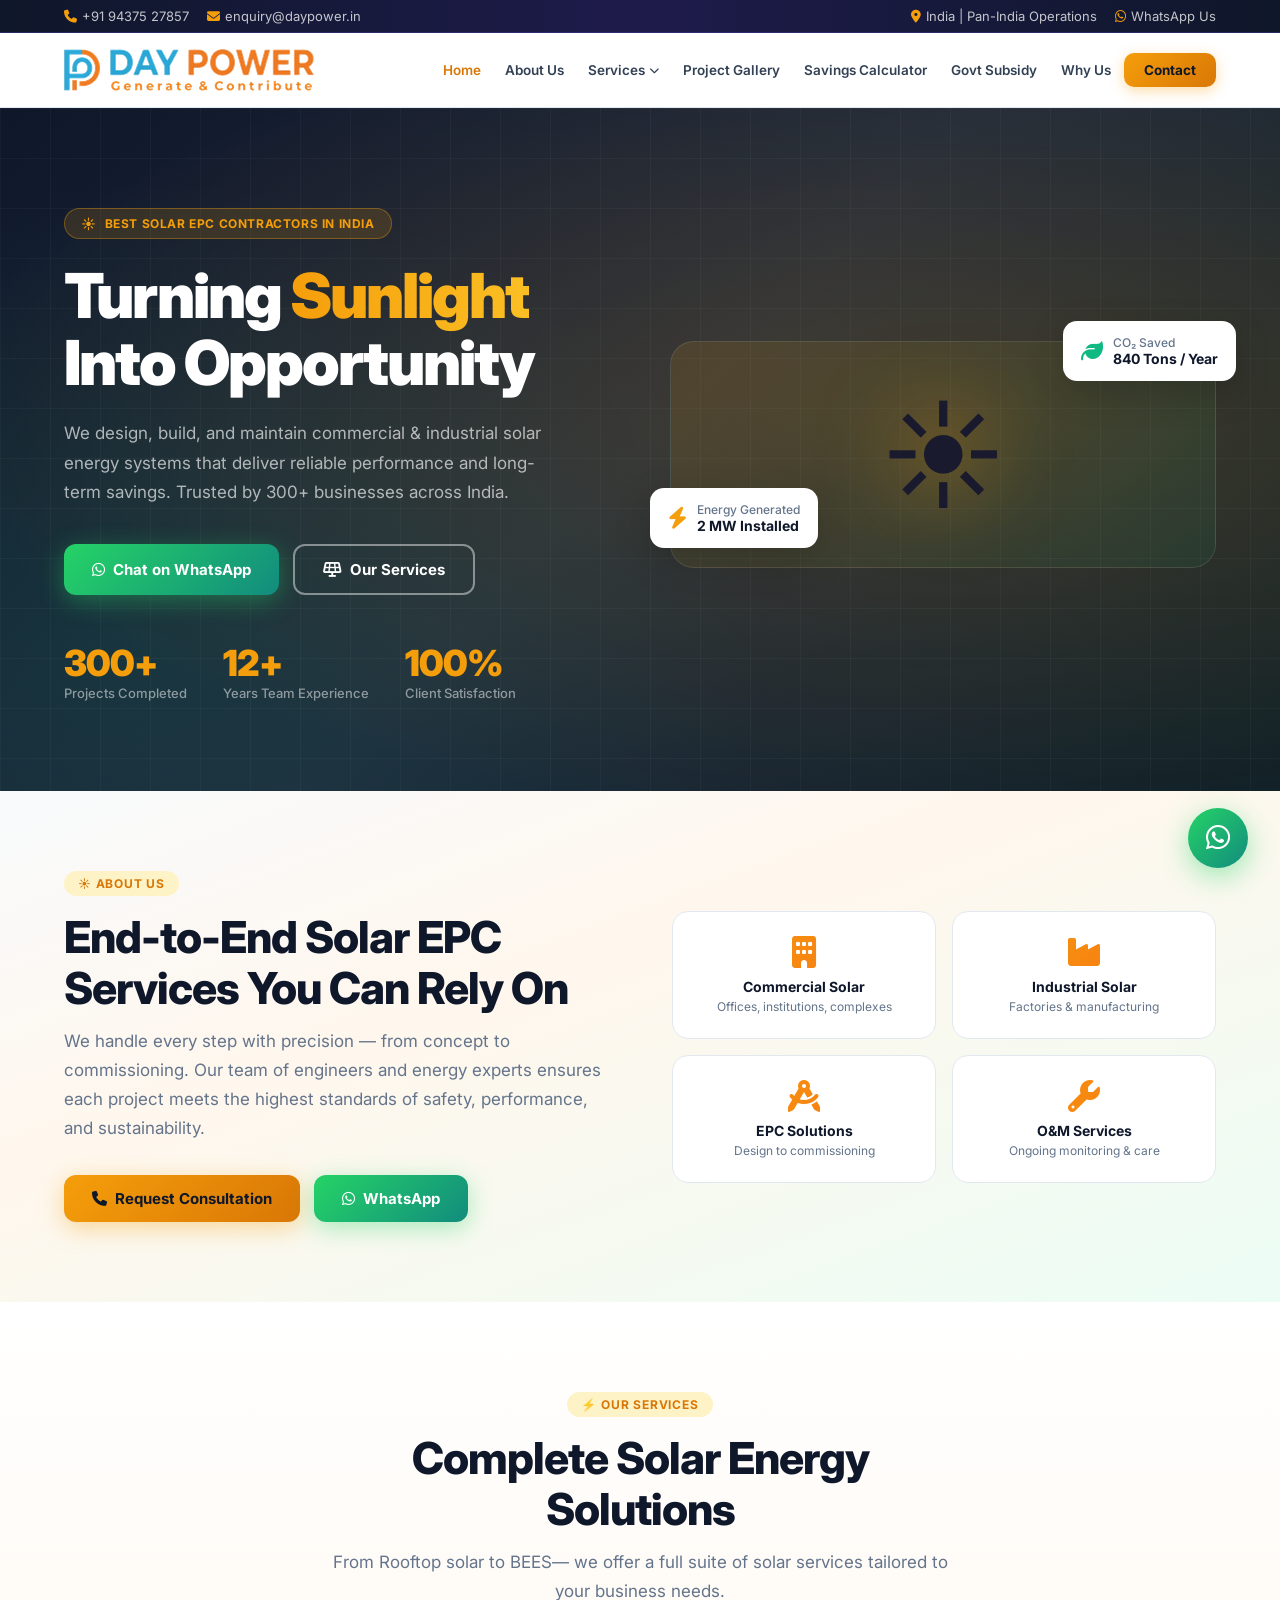
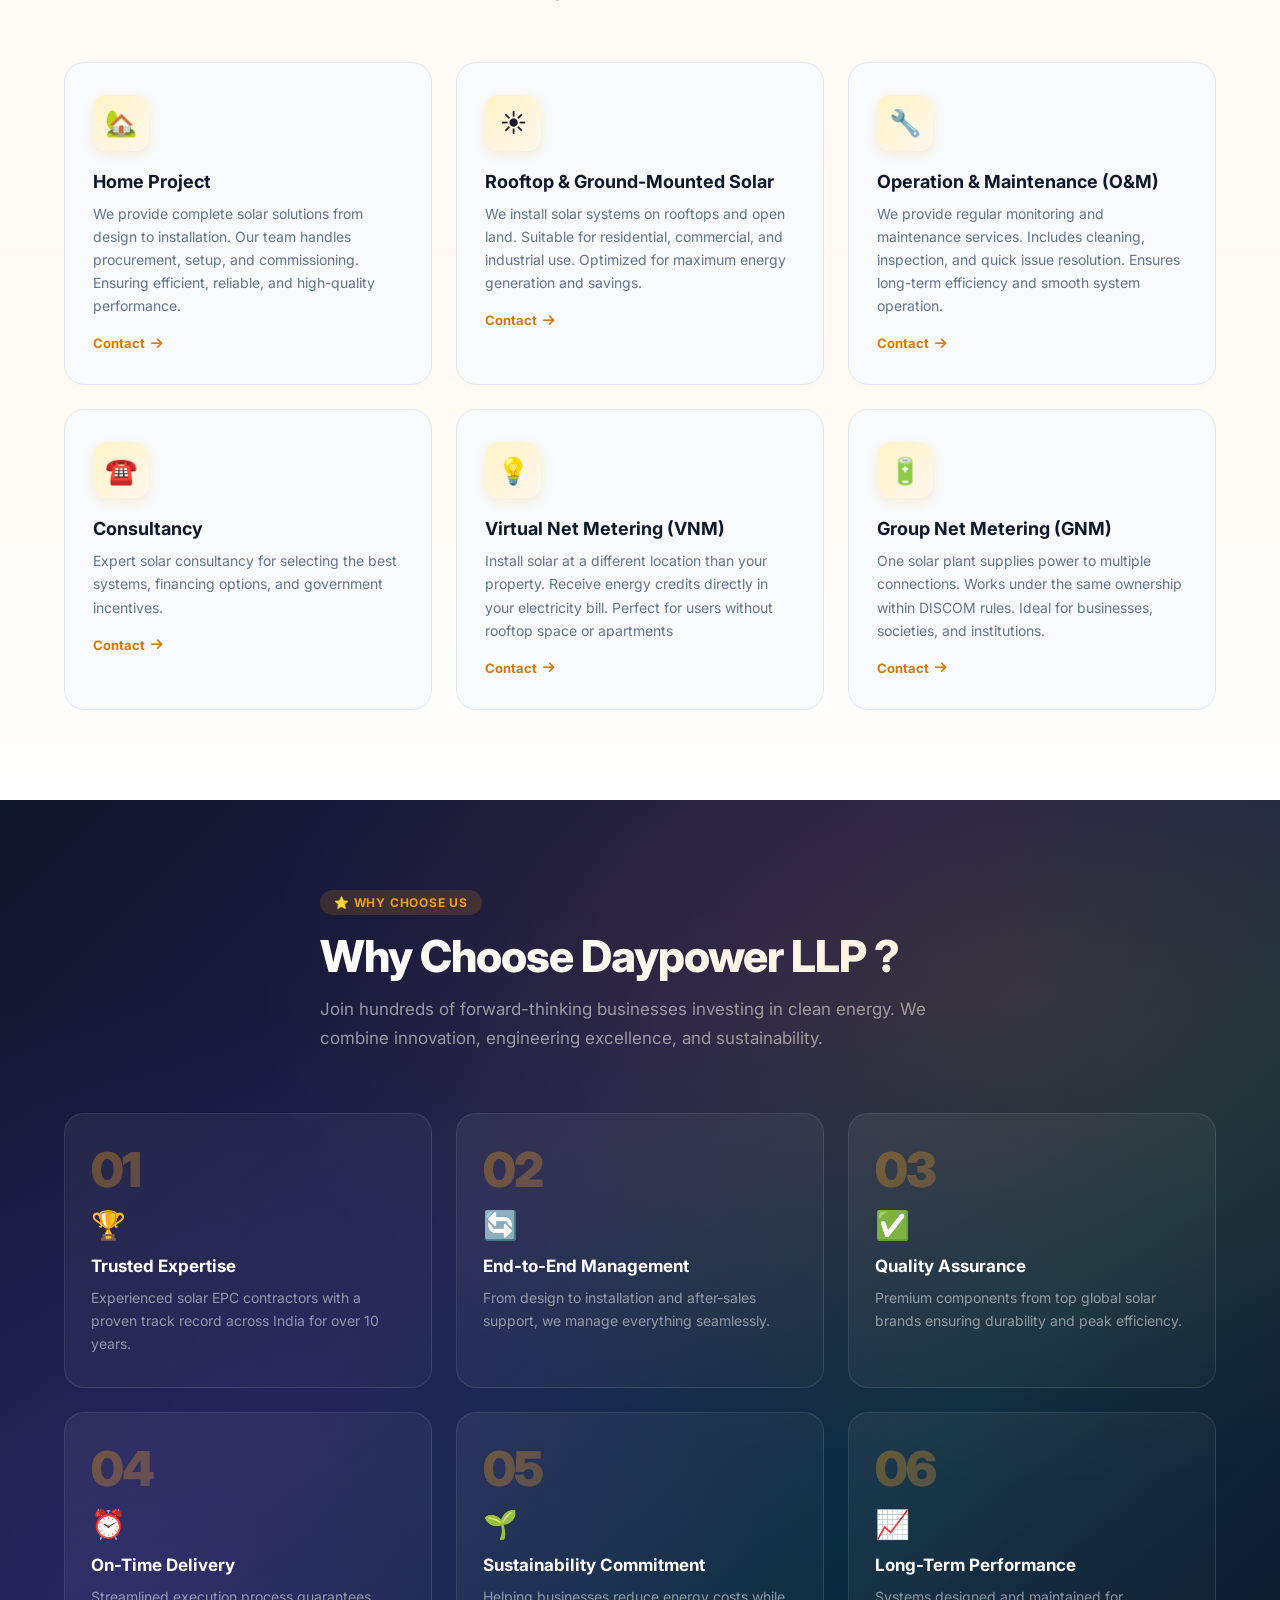
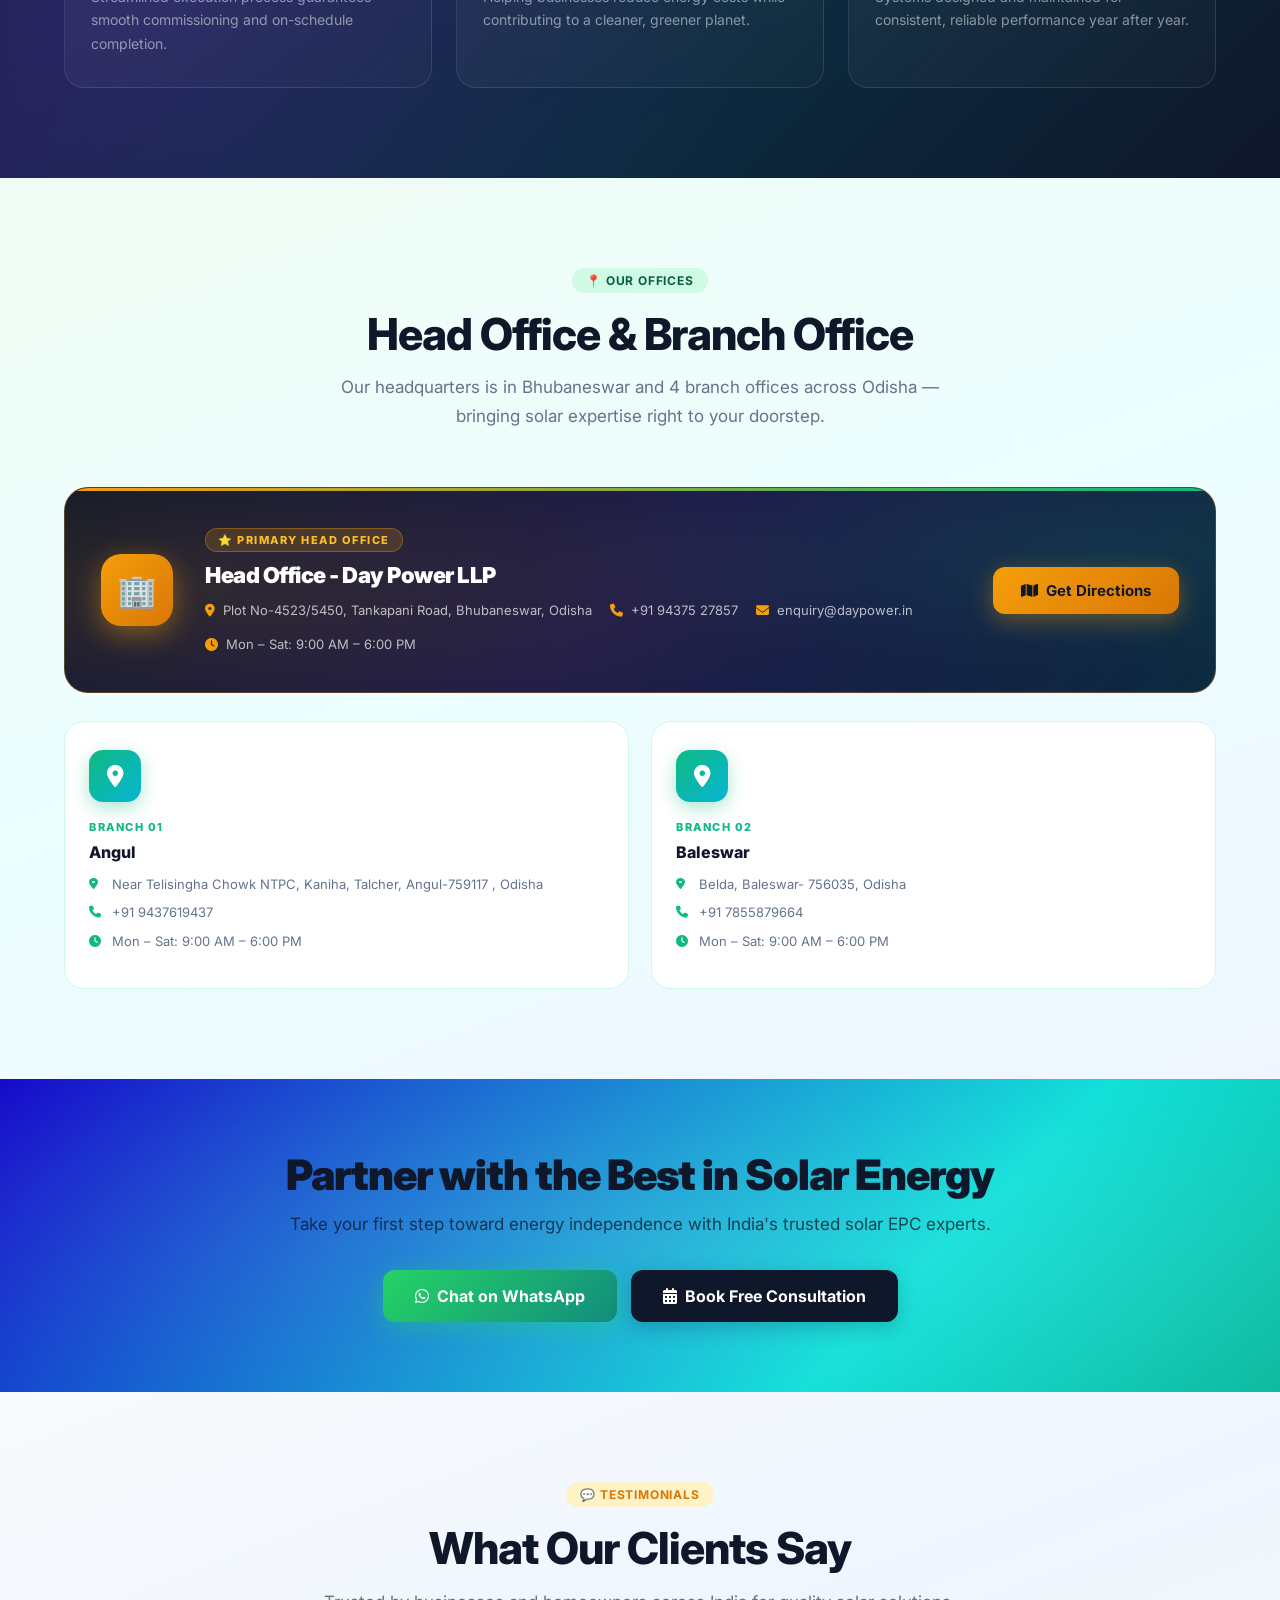
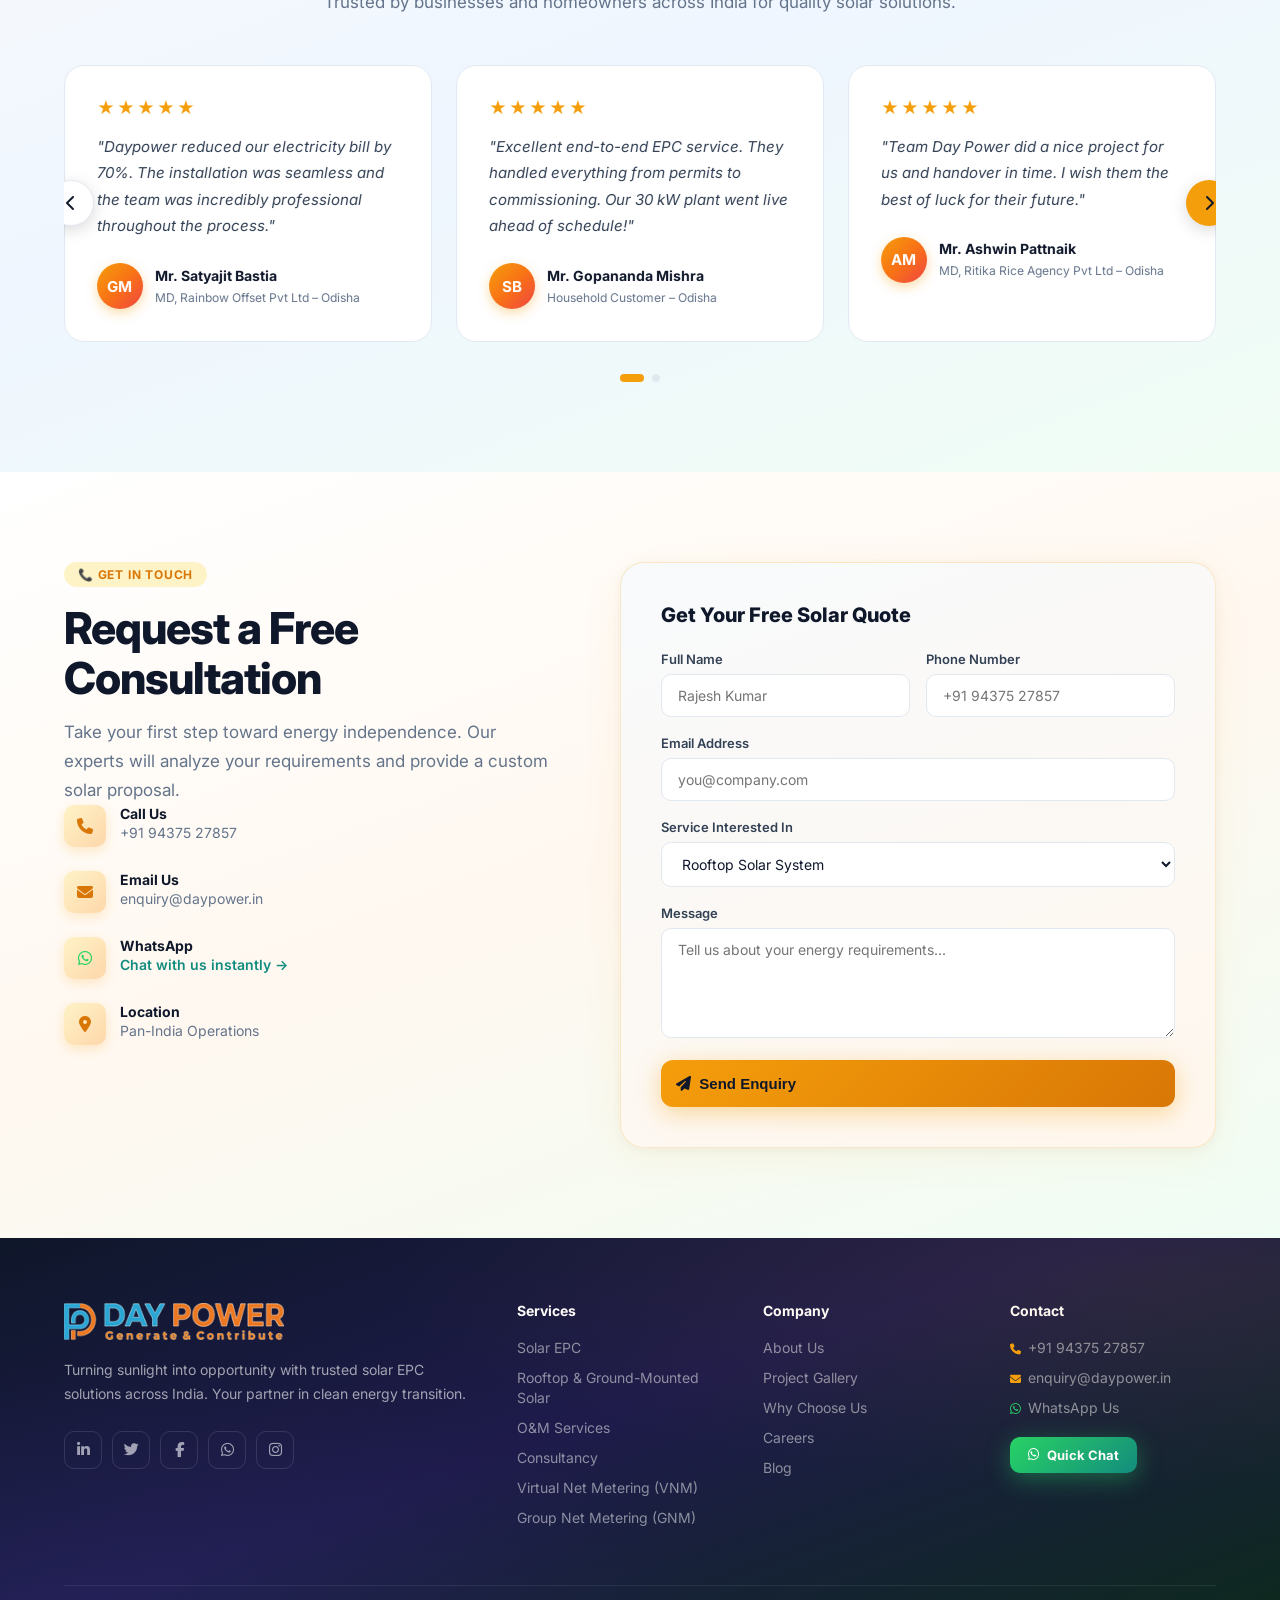
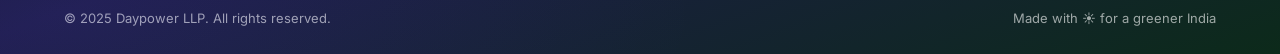
==== commit 851617f8: "Update stats to 300+ Projects Completed and 12+ Years Experience" ====
--- a/index.html
+++ b/index.html
@@ -94,7 +94,7 @@
           Turning <span class="sun">Sunlight</span><br />Into Opportunity
         </h1>
         <p class="hero-desc">We design, build, and maintain commercial & industrial solar energy systems that deliver
-          reliable performance and long-term savings. Trusted by 200+ businesses across India.</p>
+          reliable performance and long-term savings. Trusted by 300+ businesses across India.</p>
         <div class="hero-btns">
           <a href="https://wa.me/919437527857?text=Hello%2C%20I%20want%20a%20free%20solar%20consultation!"
             target="_blank" class="btn btn-green"><i class="fab fa-whatsapp"></i>Chat on WhatsApp</a>
@@ -102,11 +102,11 @@
         </div>
         <div class="hero-stats">
           <div class="stat">
-            <div class="stat-num">200+</div>
+            <div class="stat-num">300+</div>
             <div class="stat-label">Projects Completed</div>
           </div>
           <div class="stat">
-            <div class="stat-num">10+</div>
+            <div class="stat-num">12+</div>
             <div class="stat-label">Years Team Experience</div>
           </div>
           <div class="stat">
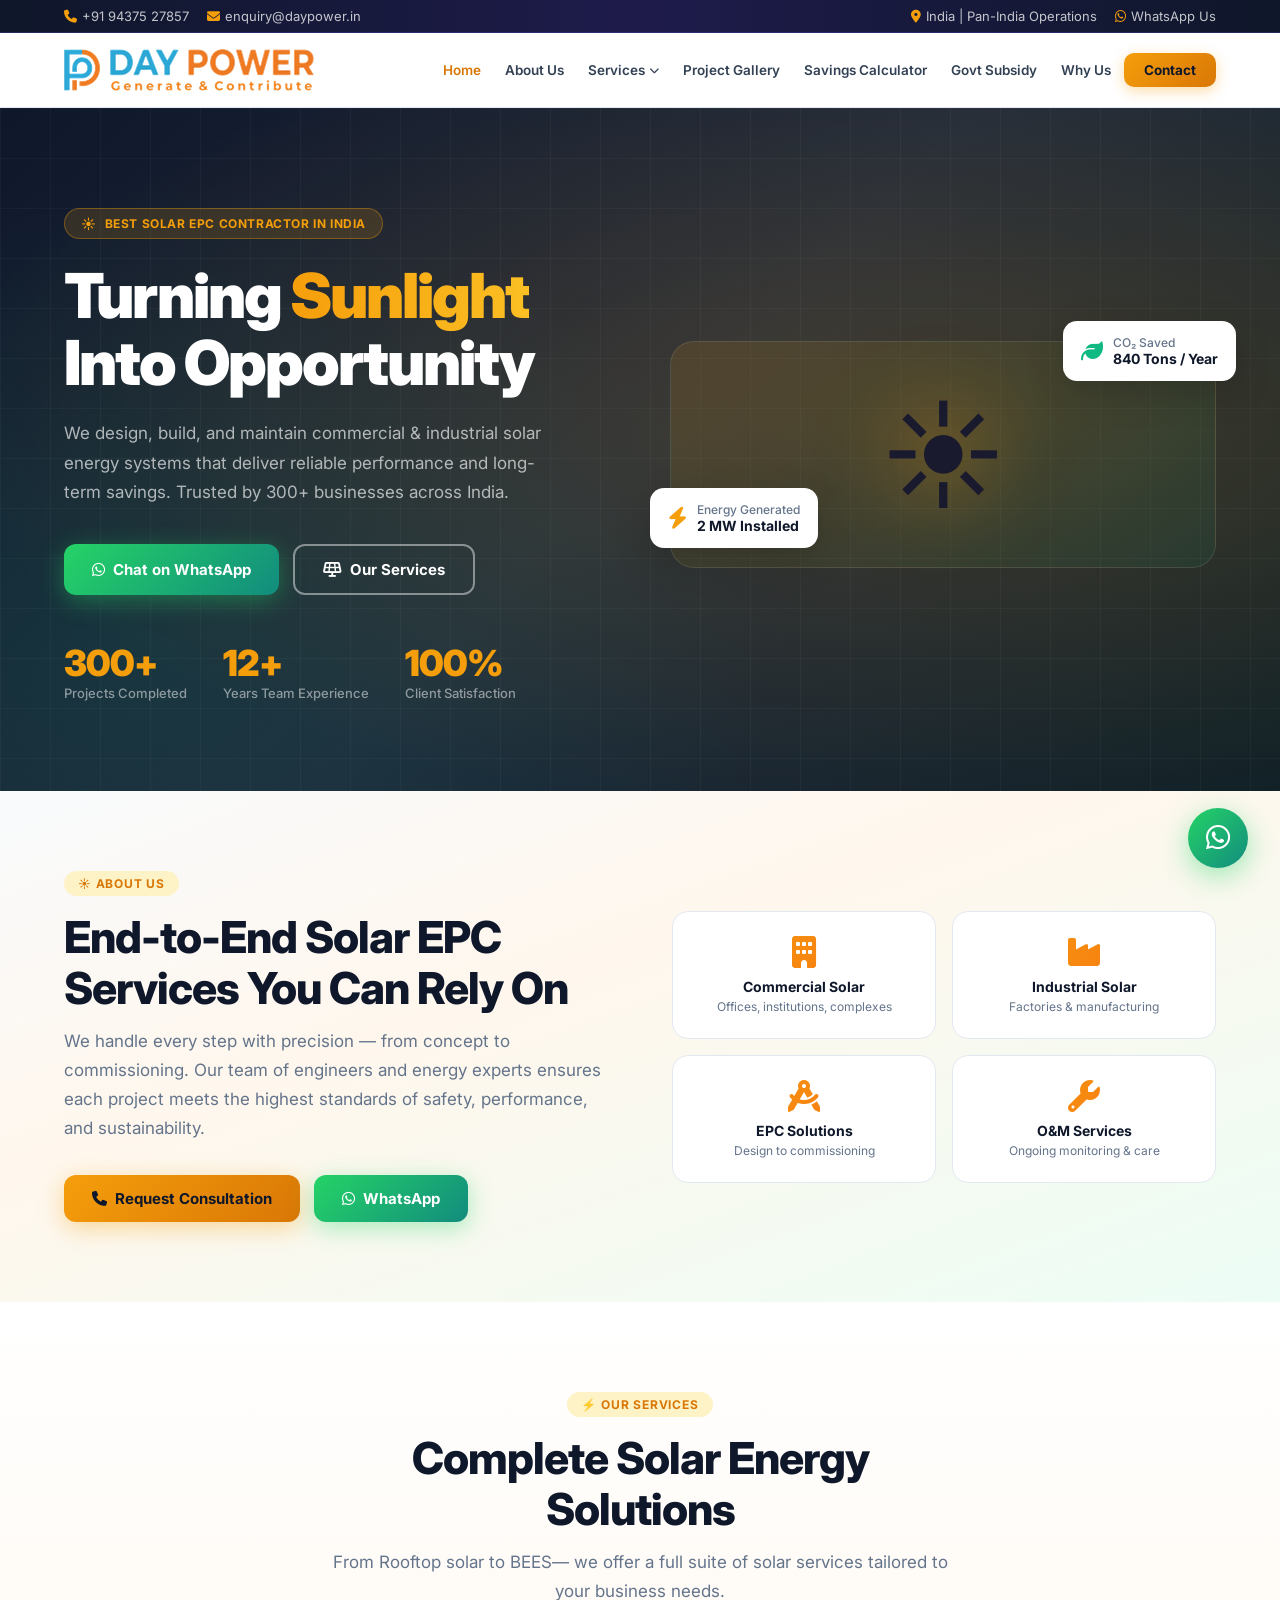
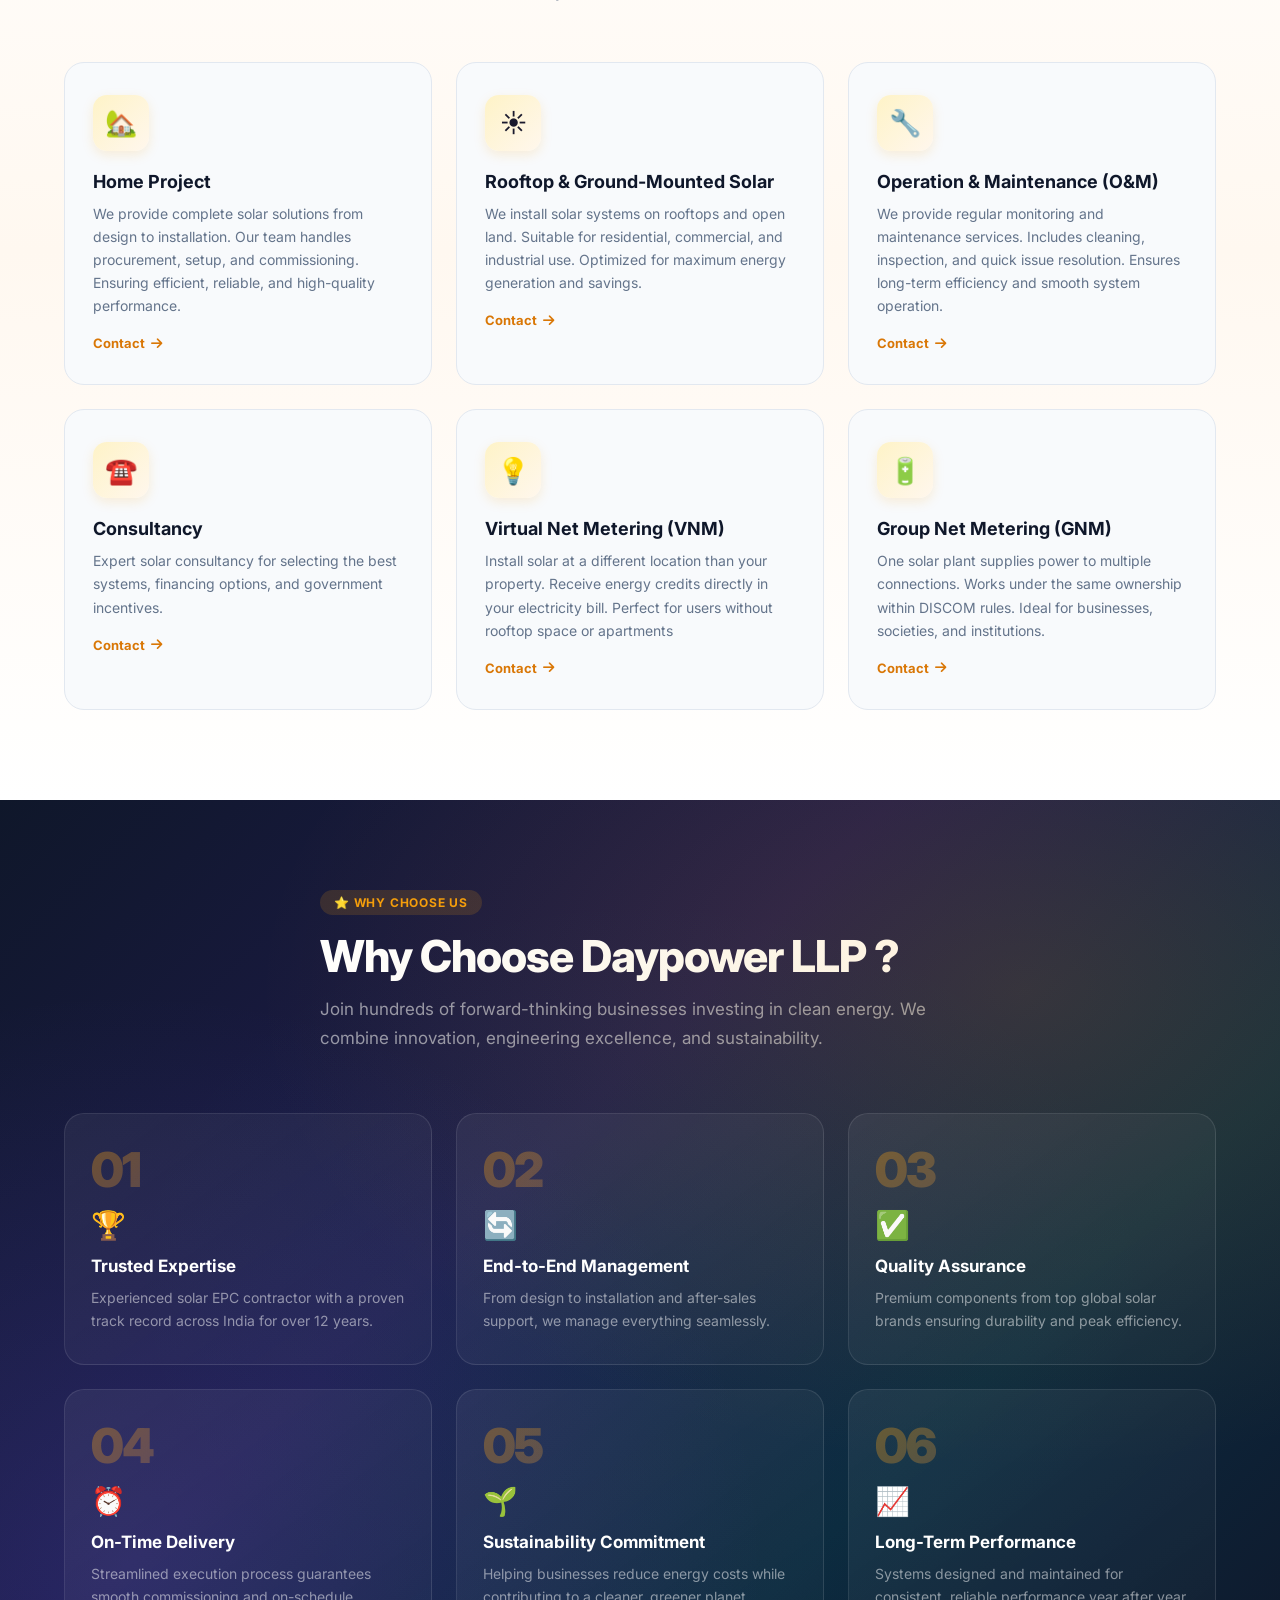
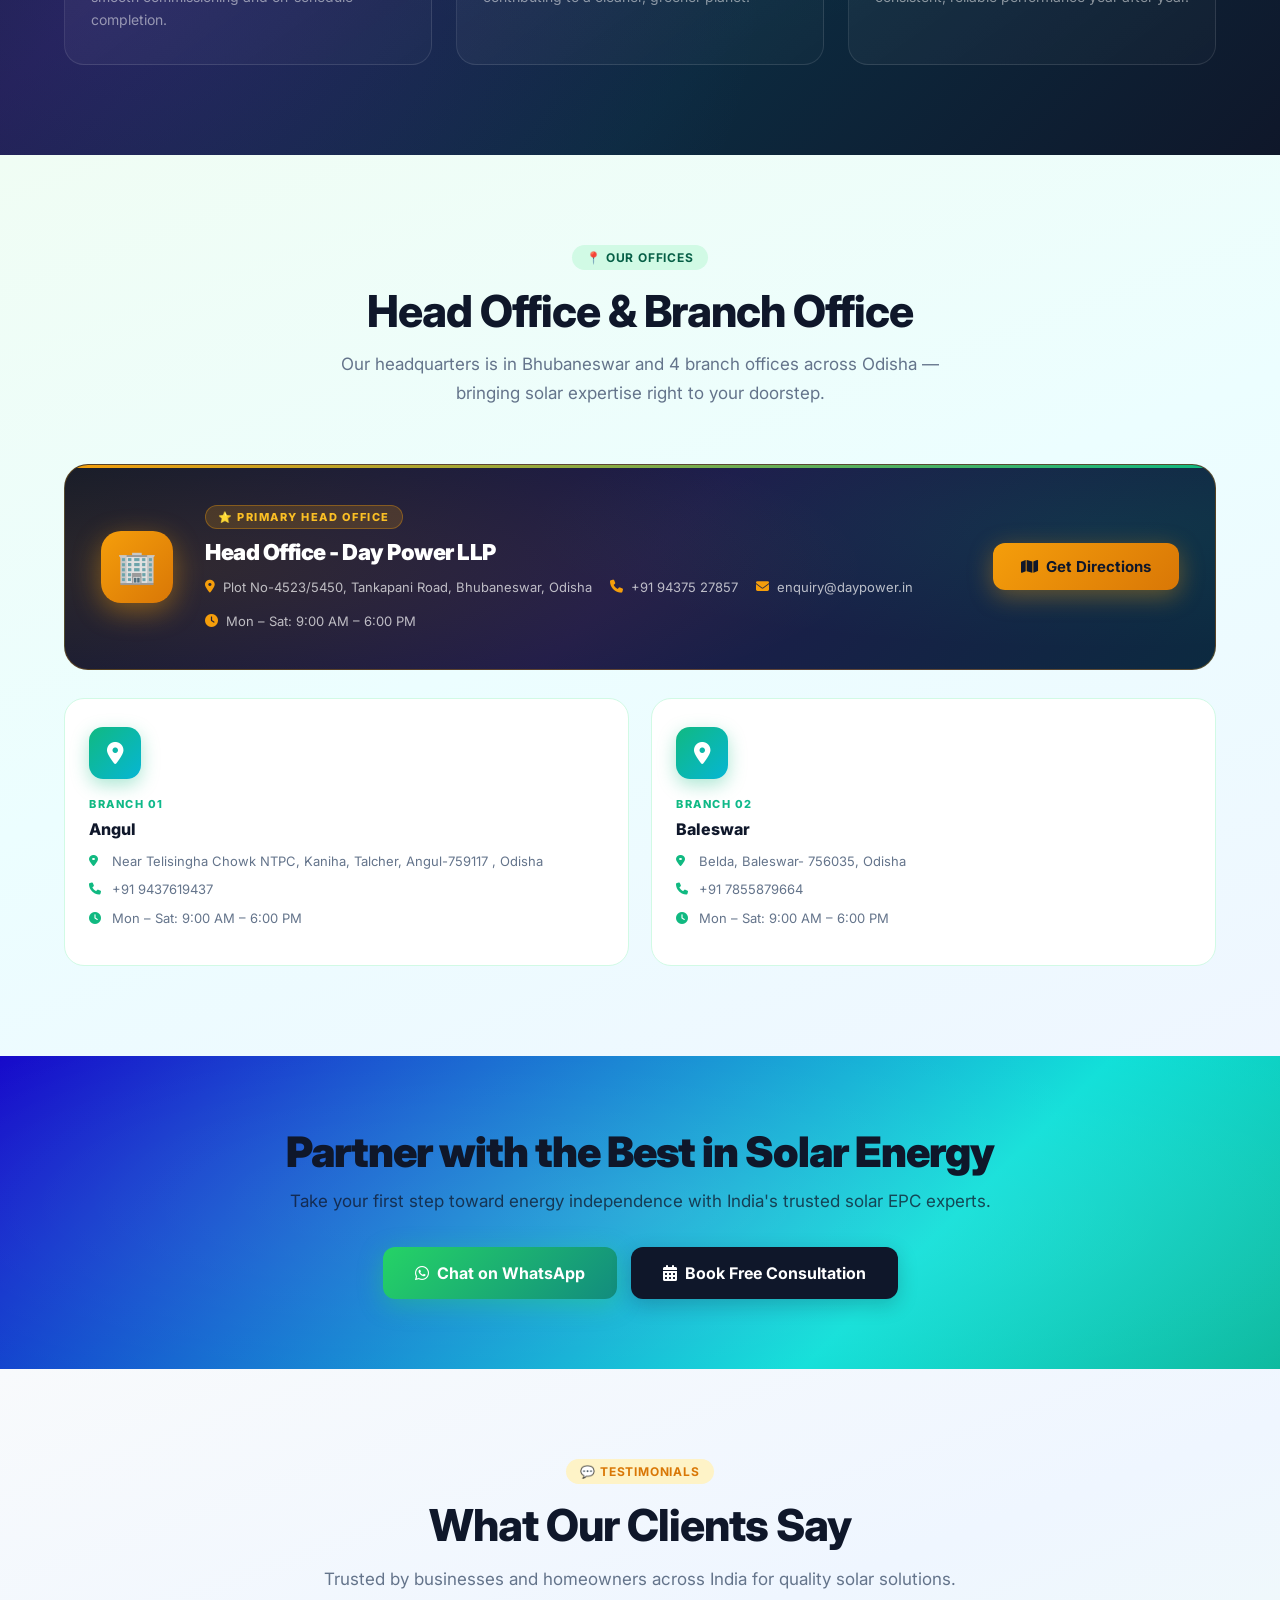
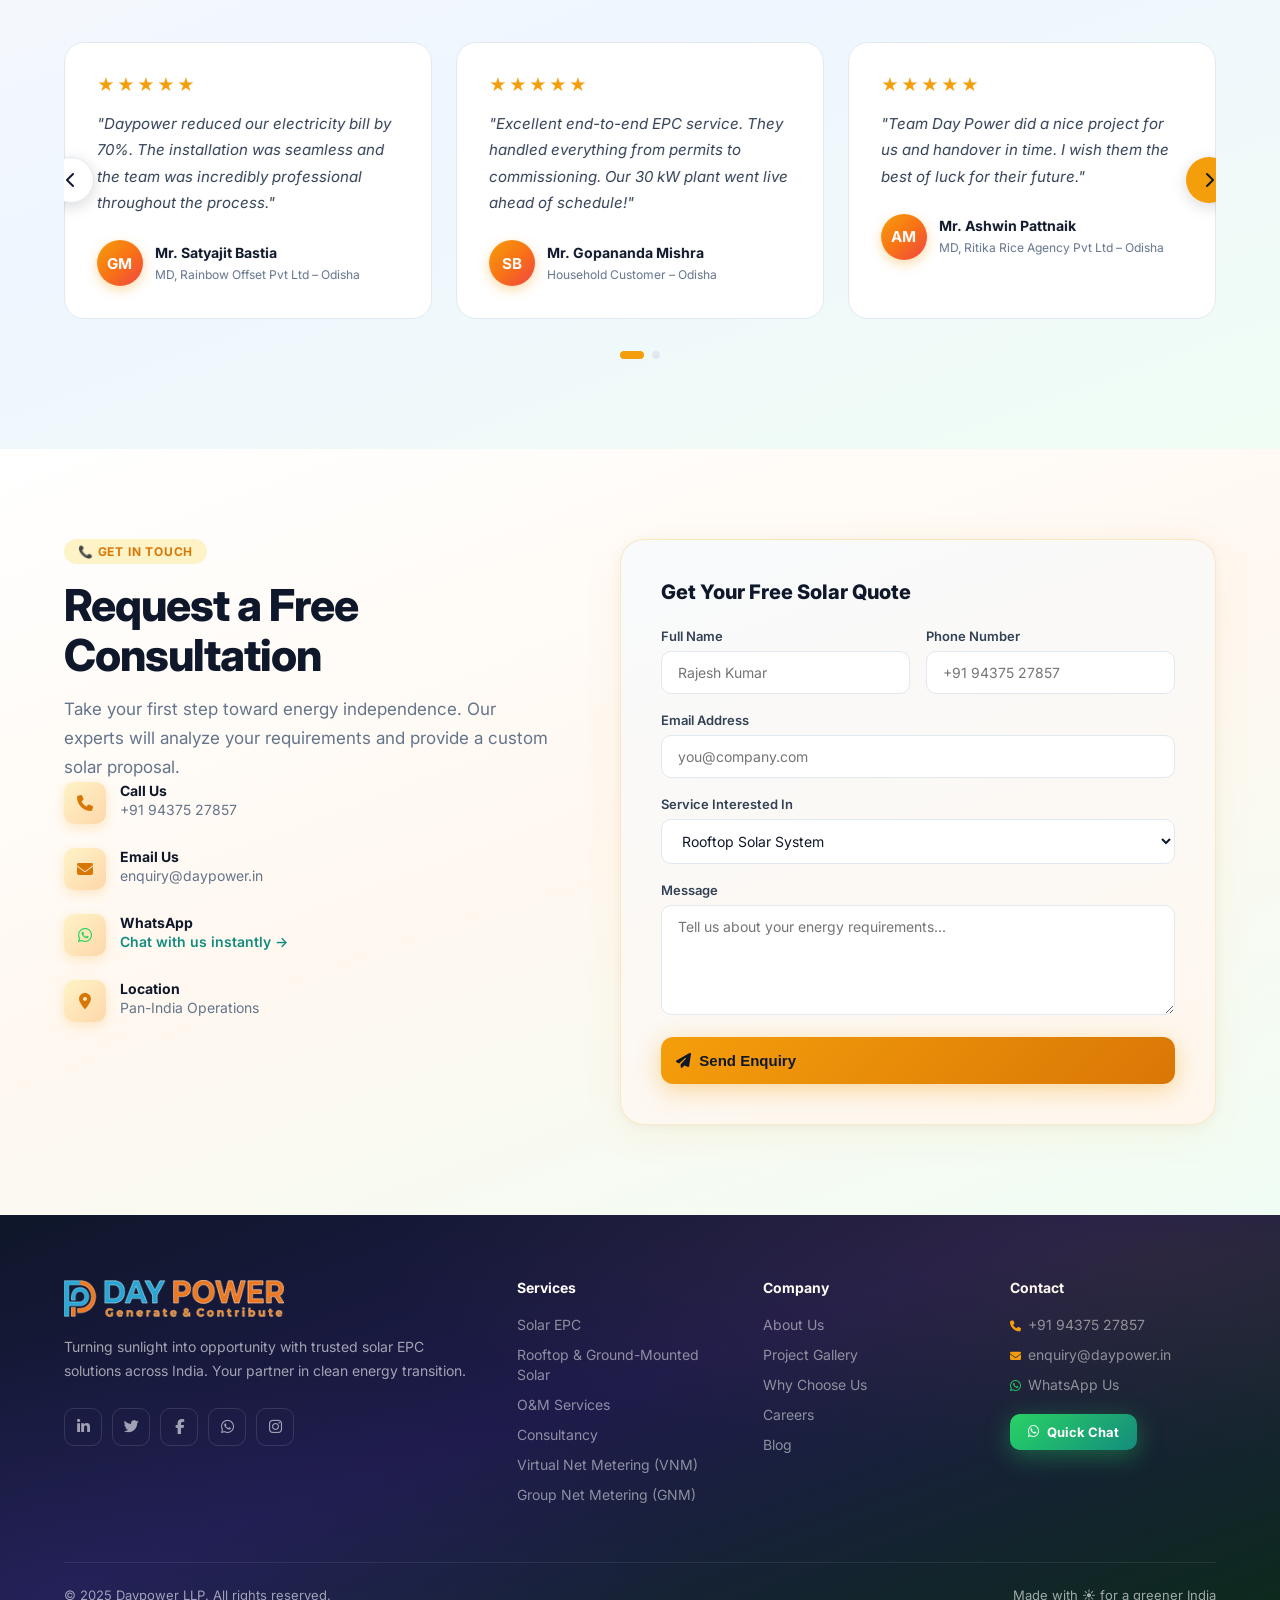
==== commit c145795b: "Change 'Contractors' to 'Contractor'" ====
--- a/index.html
+++ b/index.html
@@ -7,7 +7,7 @@
     <meta charset="UTF-8" />
     <meta name="viewport" content="width=device-width, initial-scale=1.0" />
 
-    <title>Daypower LLP – Best Solar EPC Contractors in India</title>
+    <title>Daypower LLP – Best Solar EPC Contractor in India</title>
 
     <meta name="description"
       content="Daypower Solutions specializes in commercial and industrial solar EPC services across India. Get a free consultation today." />
@@ -89,7 +89,7 @@
   <section id="hero">
     <div class="container hero-content">
       <div class="hero-left">
-        <div class="hero-badge">Best Solar EPC Contractors in India</div>
+        <div class="hero-badge">Best Solar EPC Contractor in India</div>
         <h1 class="hero-title">
           Turning <span class="sun">Sunlight</span><br />Into Opportunity
         </h1>
@@ -265,7 +265,7 @@
           <div class="why-num">01</div>
           <div class="why-icon">🏆</div>
           <h3>Trusted Expertise</h3>
-          <p>Experienced solar EPC contractors with a proven track record across India for over 10 years.</p>
+          <p>Experienced solar EPC contractor with a proven track record across India for over 12 years.</p>
         </div>
         <div class="why-card reveal">
           <div class="why-num">02</div>
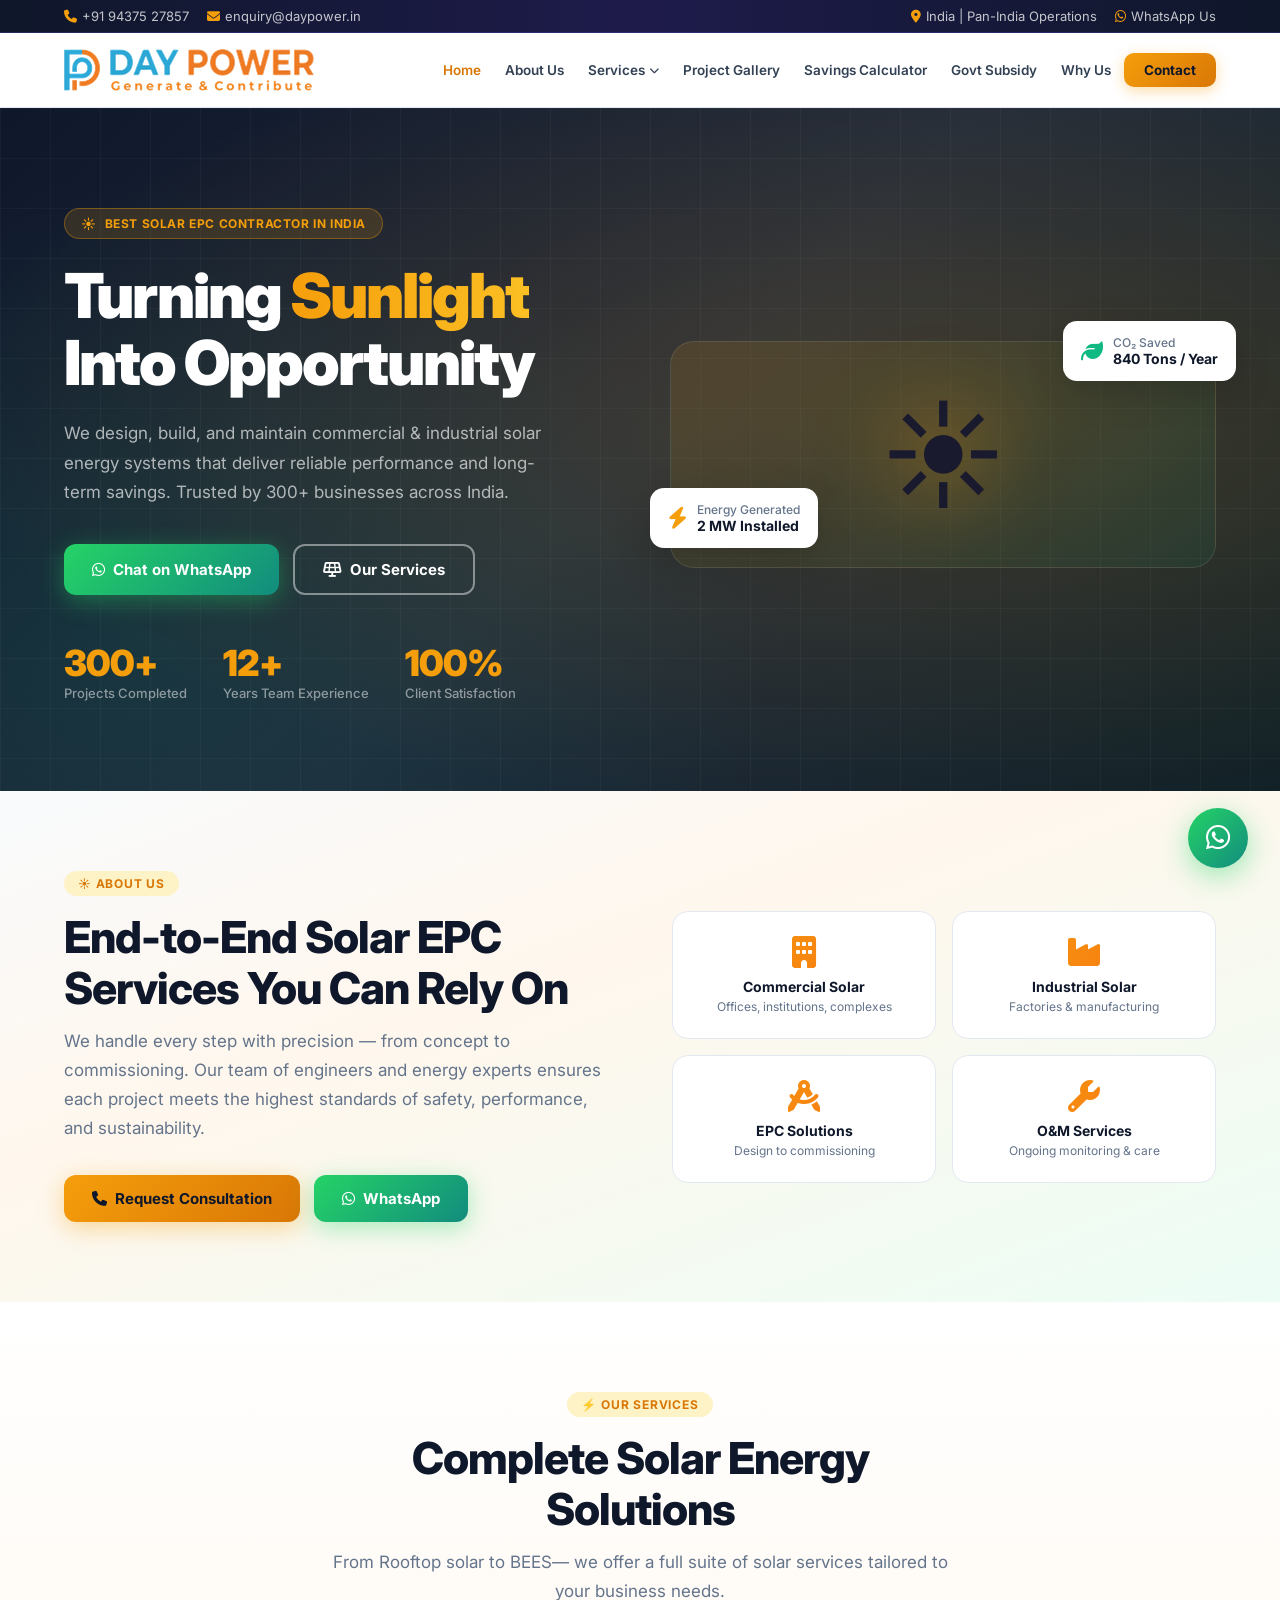
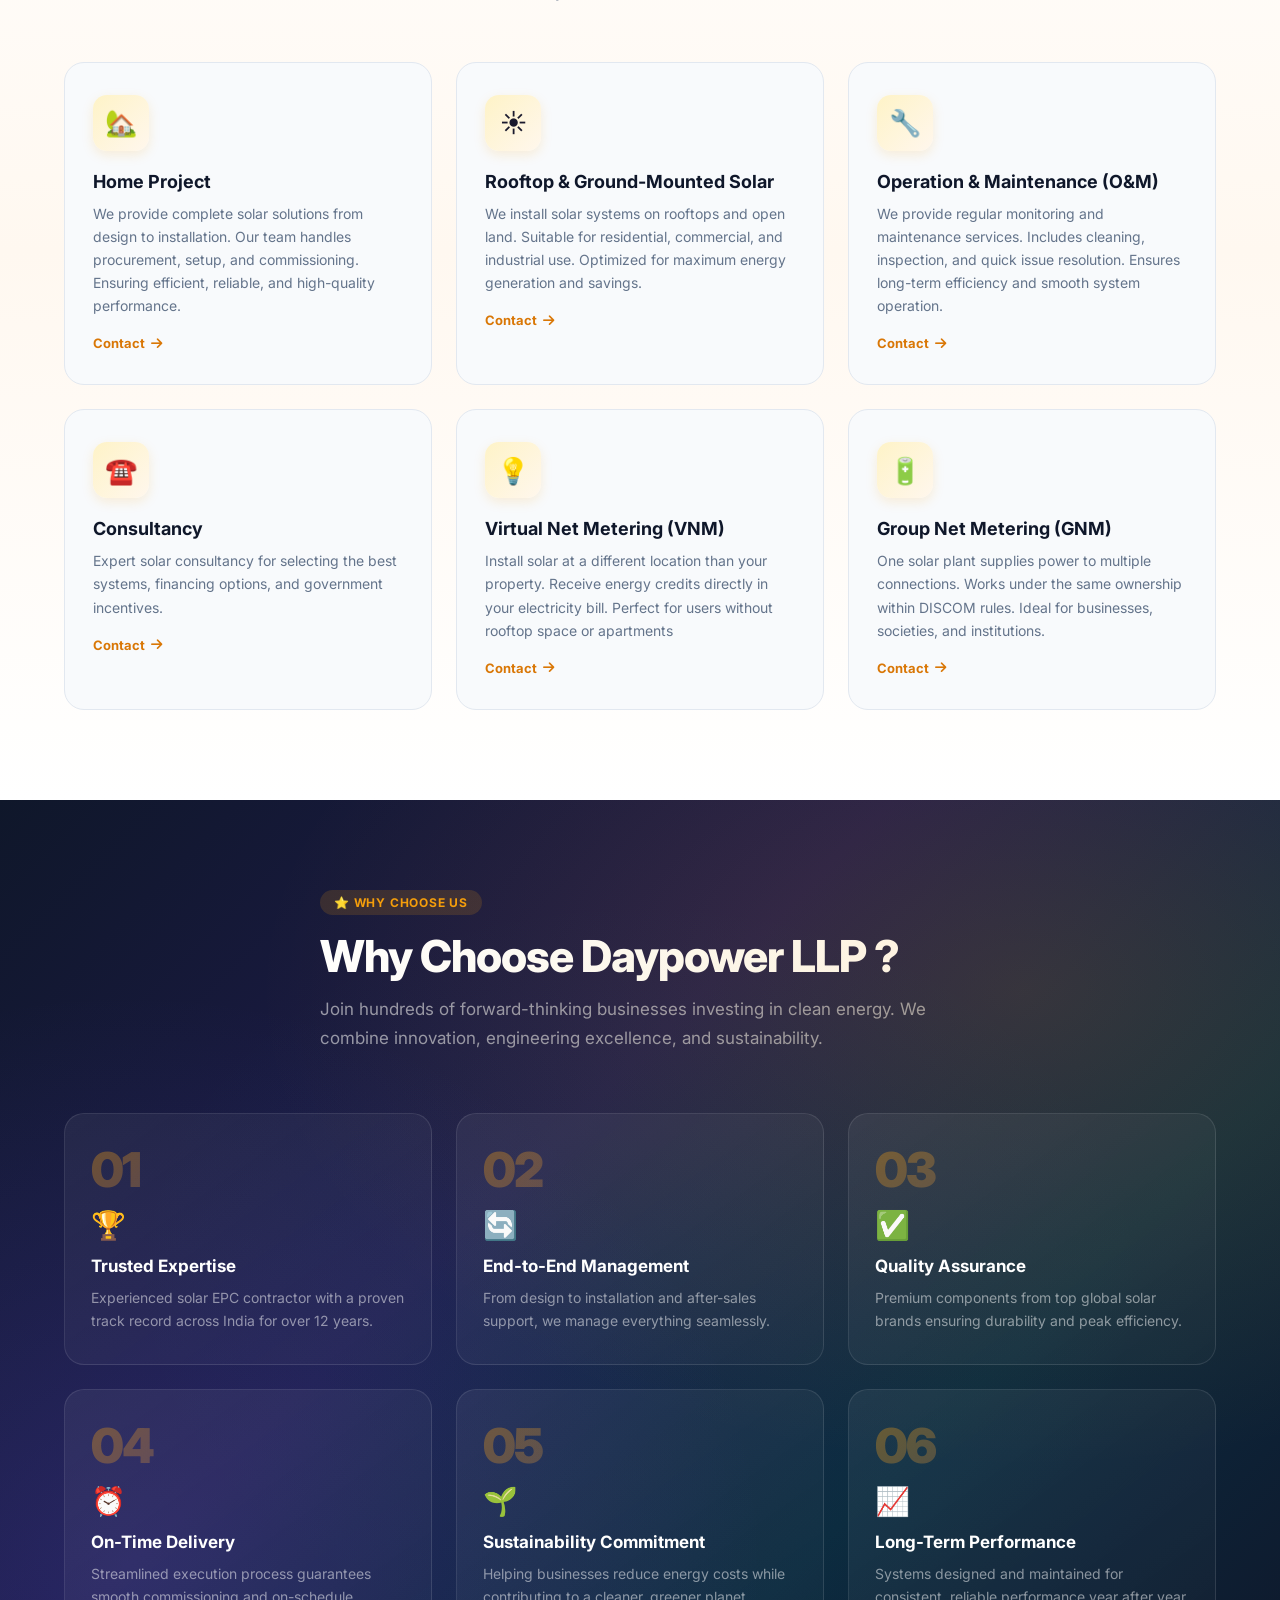
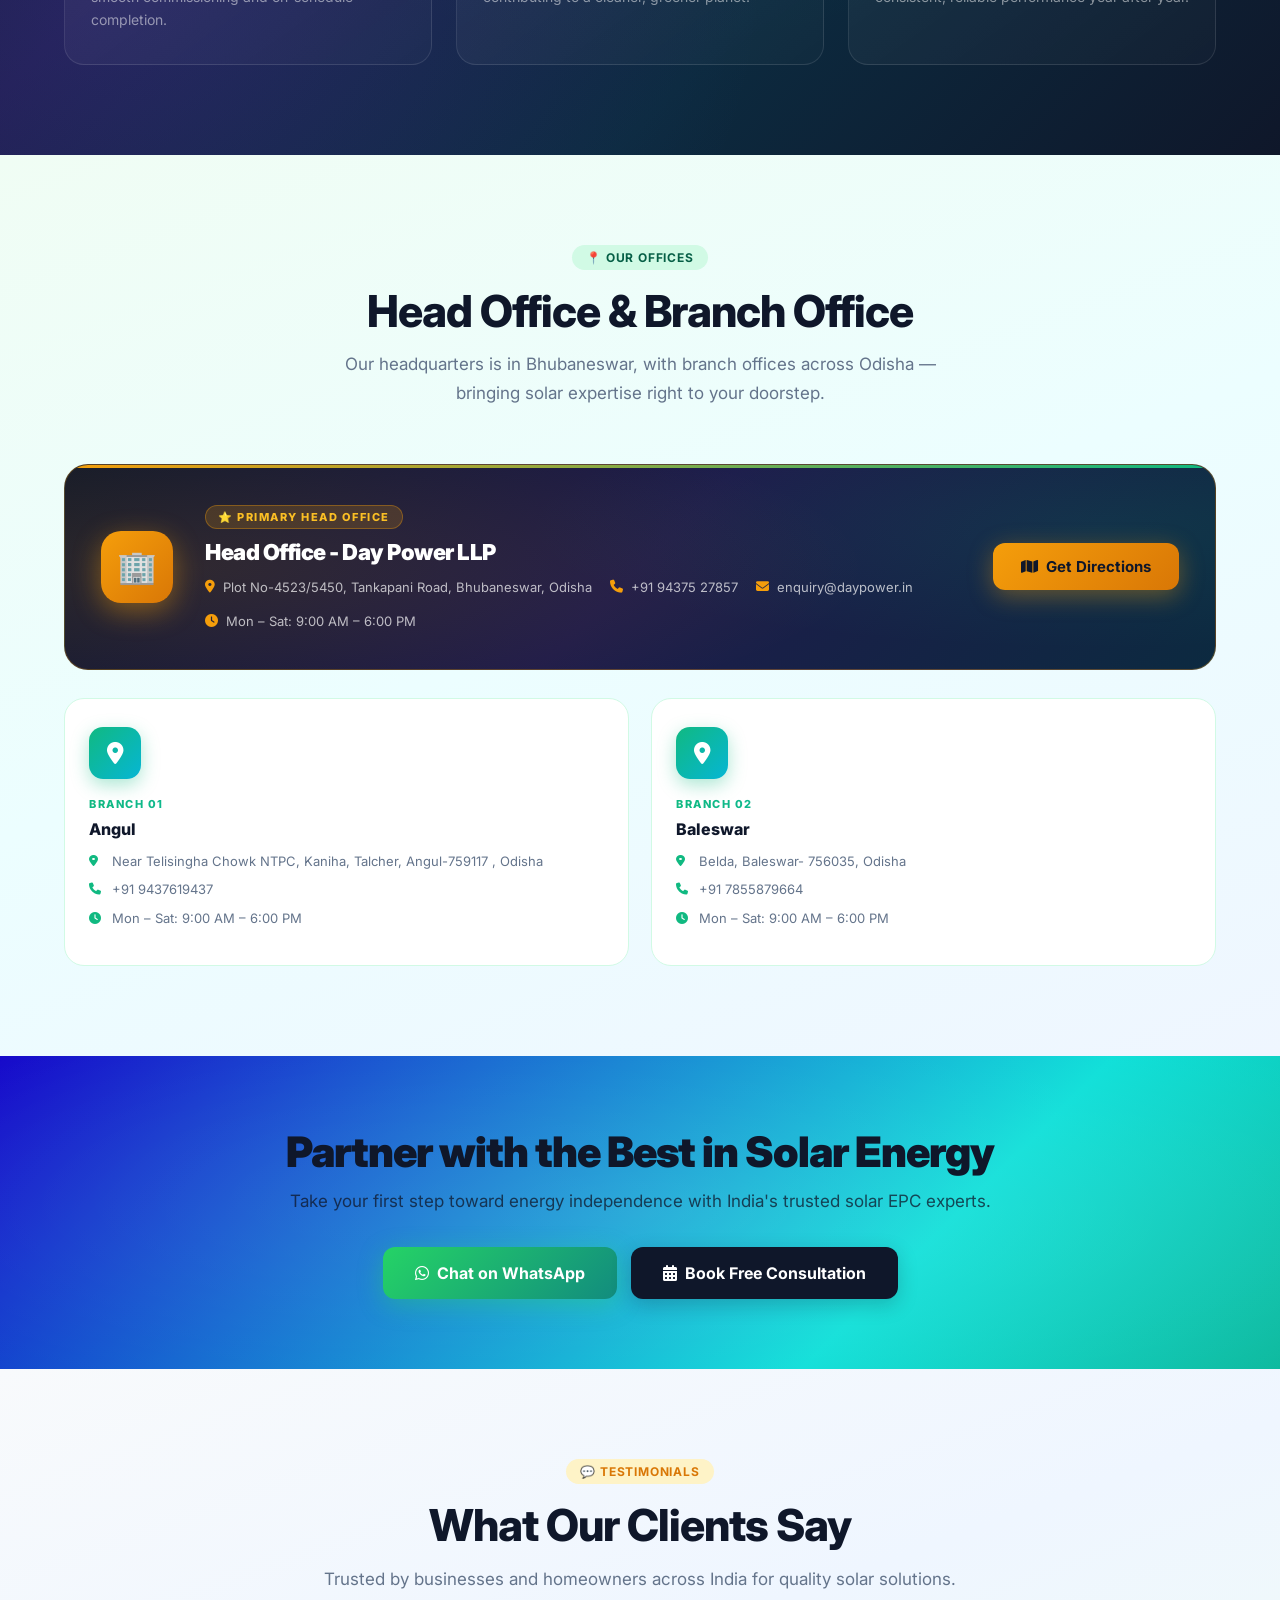
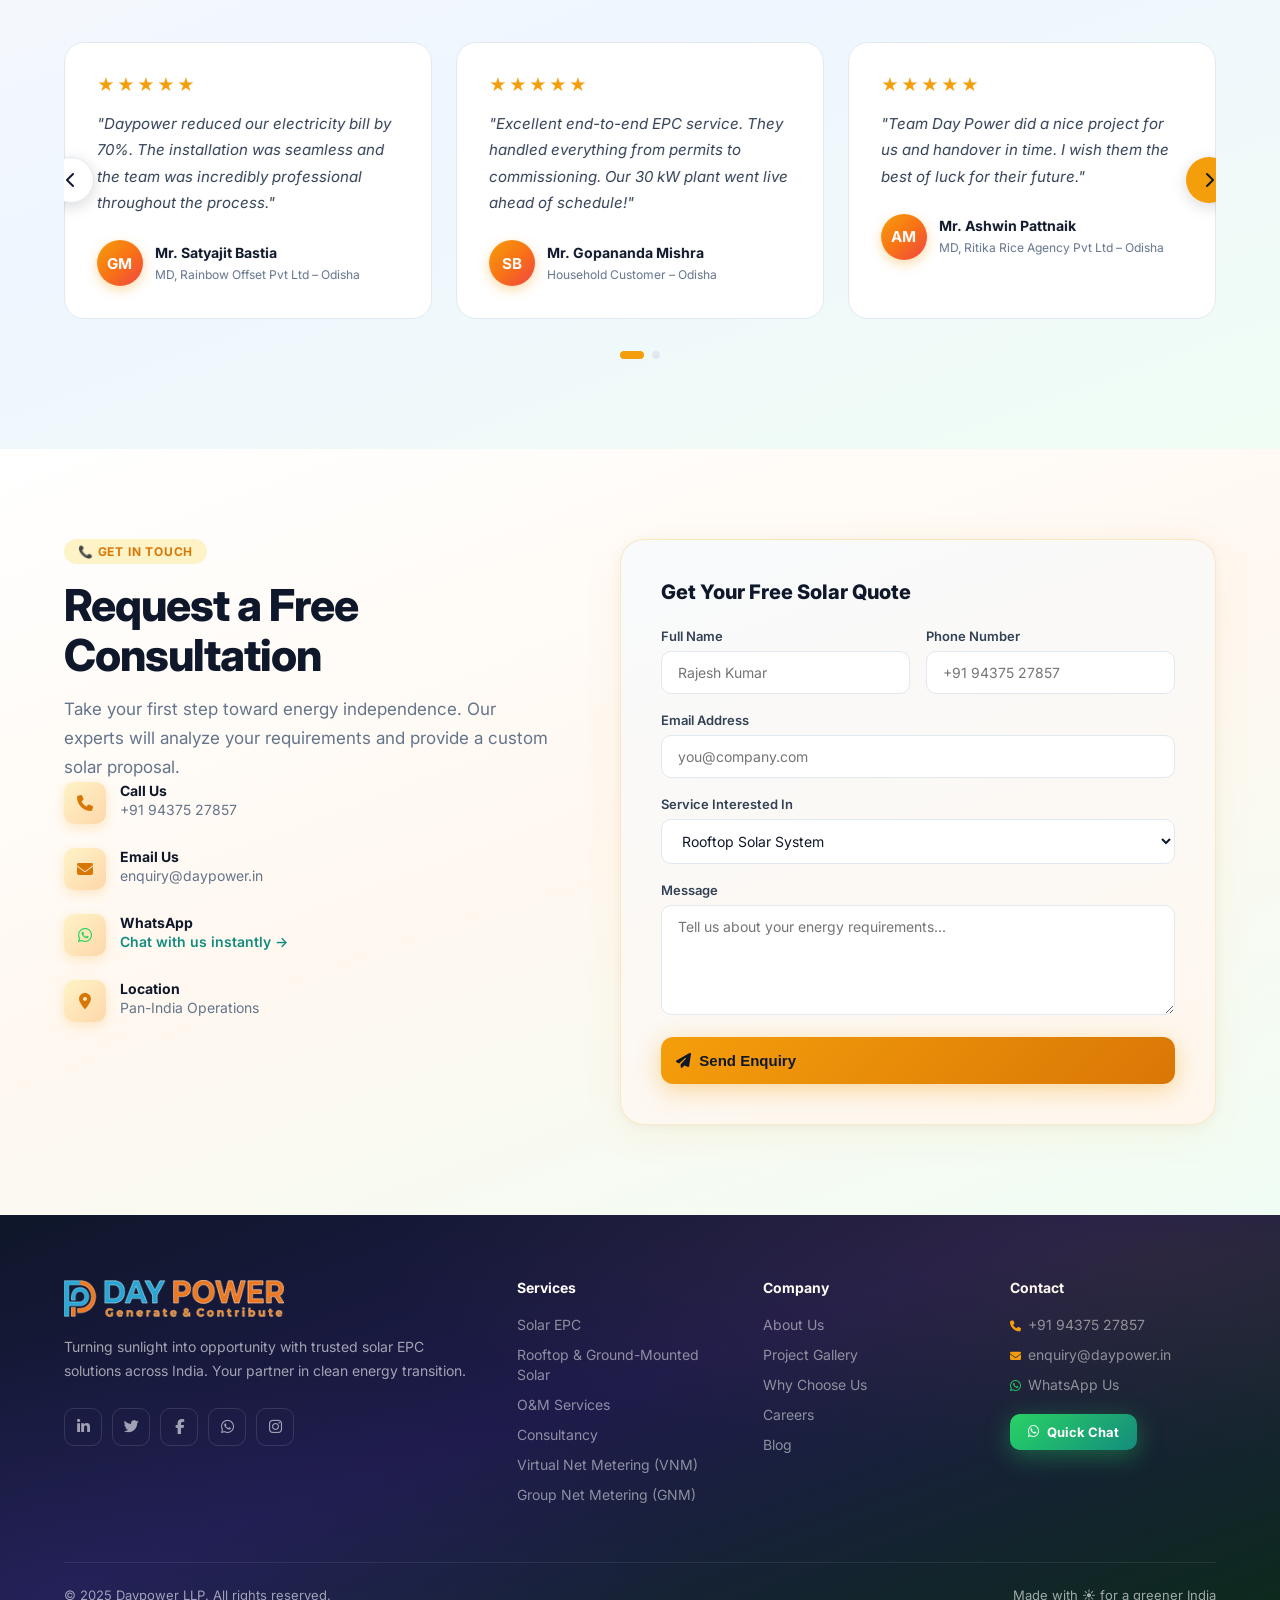
==== commit 3083af61: "Update headquarters and branch offices subtitle text" ====
--- a/index.html
+++ b/index.html
@@ -307,8 +307,7 @@
       <div class="branches-header reveal">
         <div class="tag" style="background:#d1fae5;color:#065f46;">📍 Our Offices</div>
         <h2 class="section-title">Head Office &amp; Branch Office</h2>
-        <p class="section-sub">Our headquarters is in Bhubaneswar and 4 branch offices across Odisha — bringing
-          solar expertise right to your doorstep.</p>
+        <p class="section-sub">Our headquarters is in Bhubaneswar, with branch offices across Odisha — bringing solar expertise right to your doorstep.</p>
       </div>
 
       <!-- Head Office -->
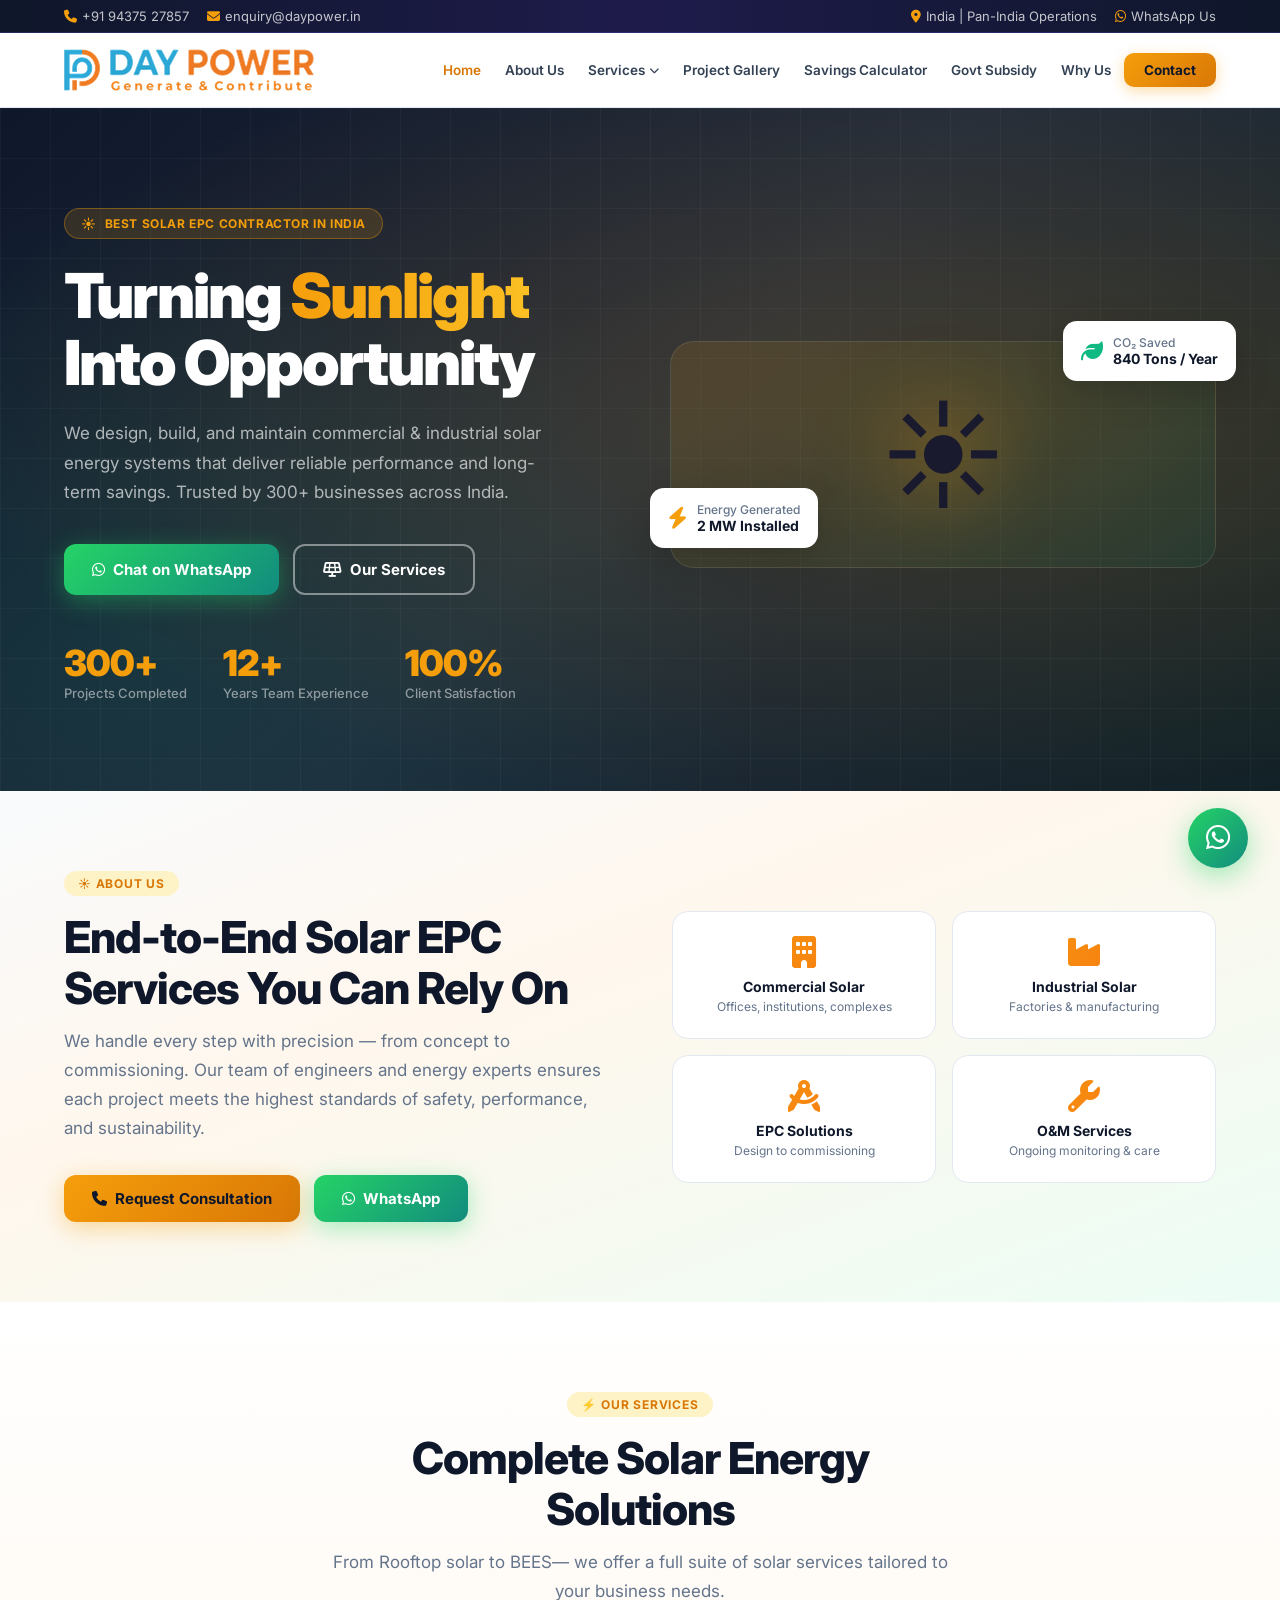
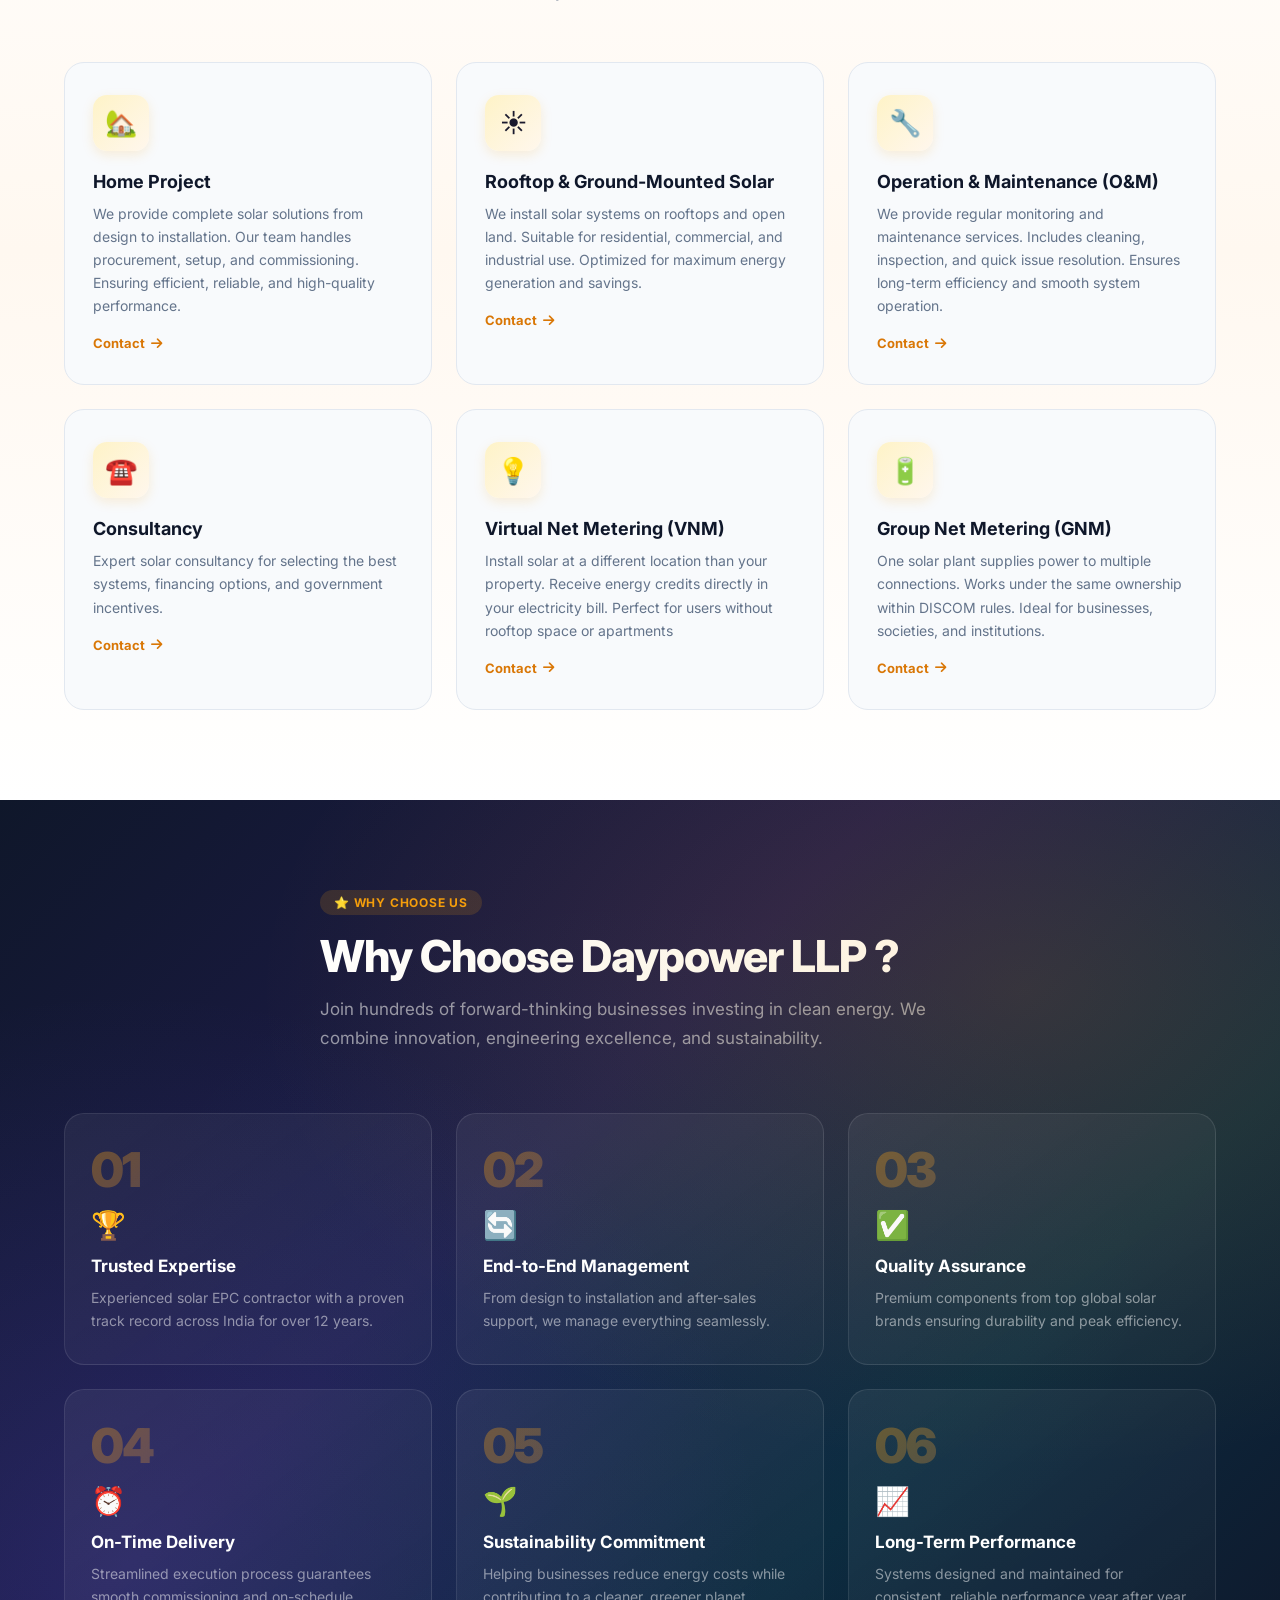
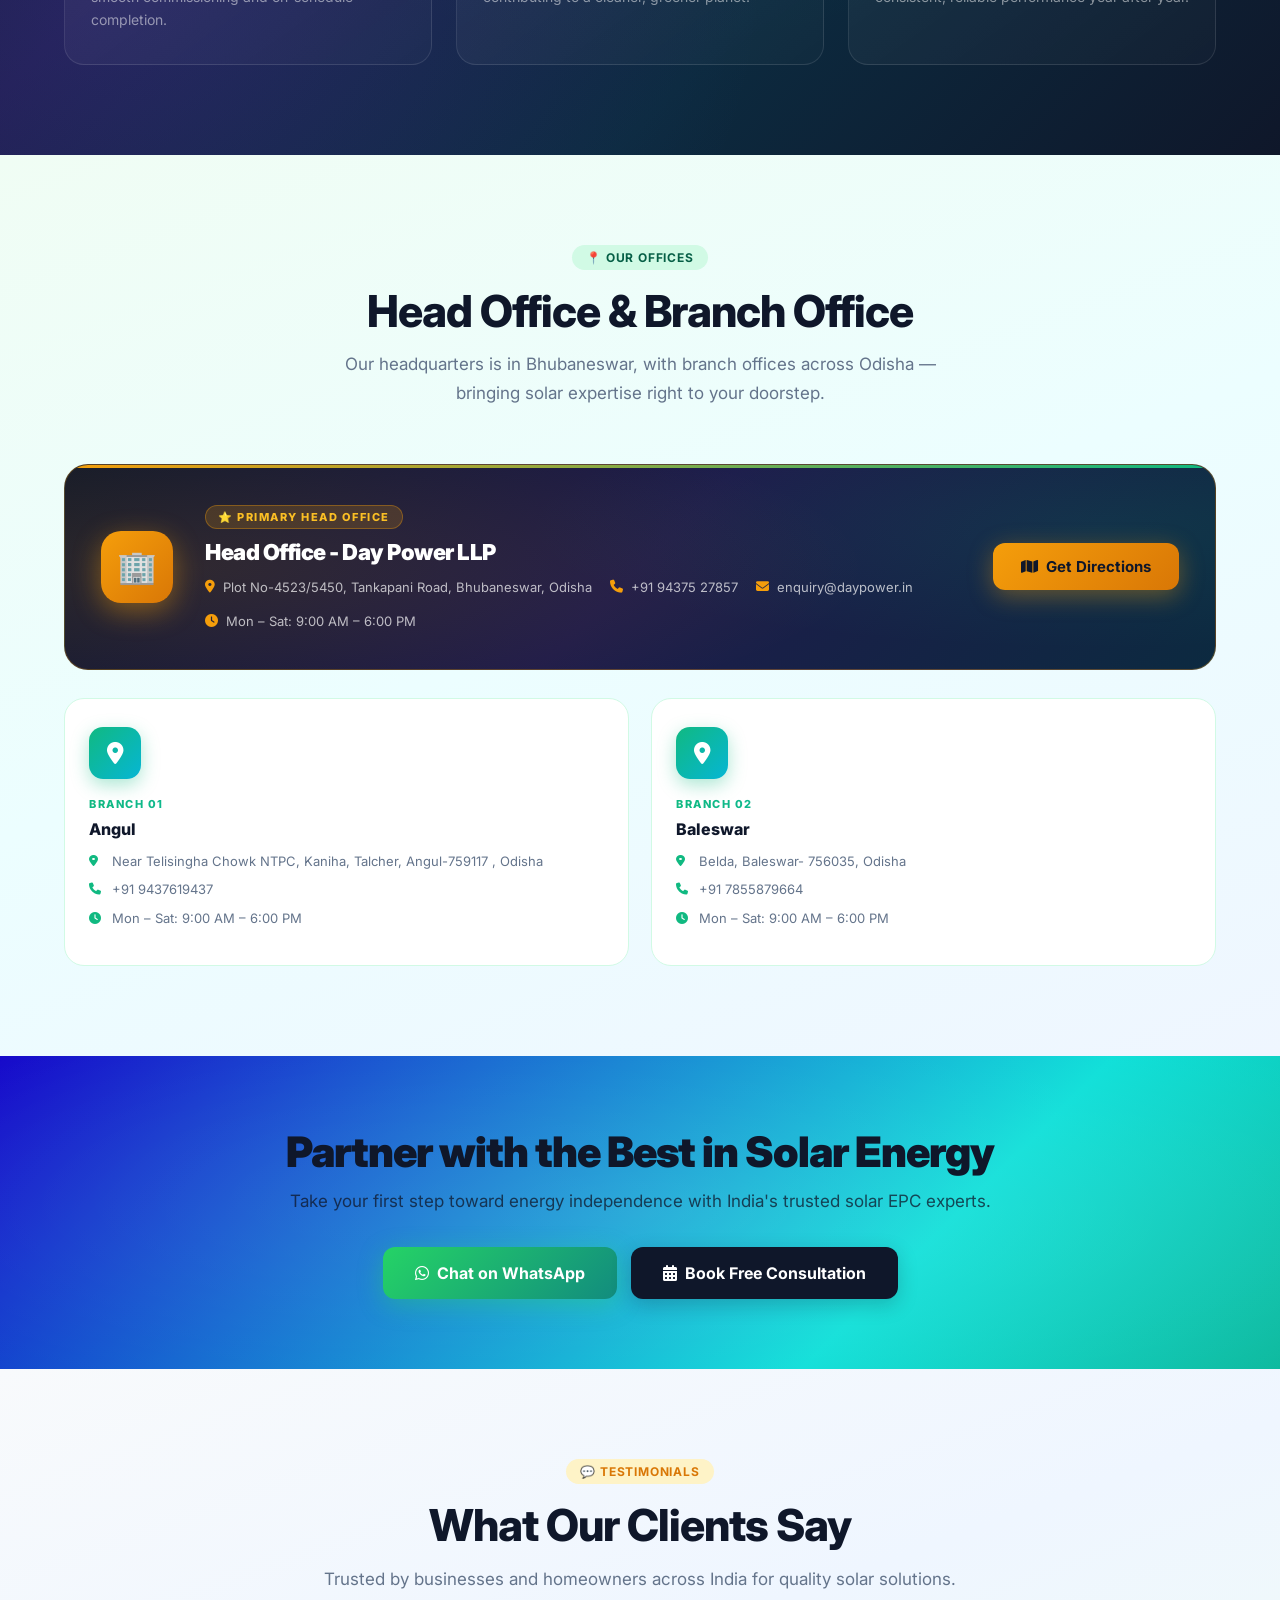
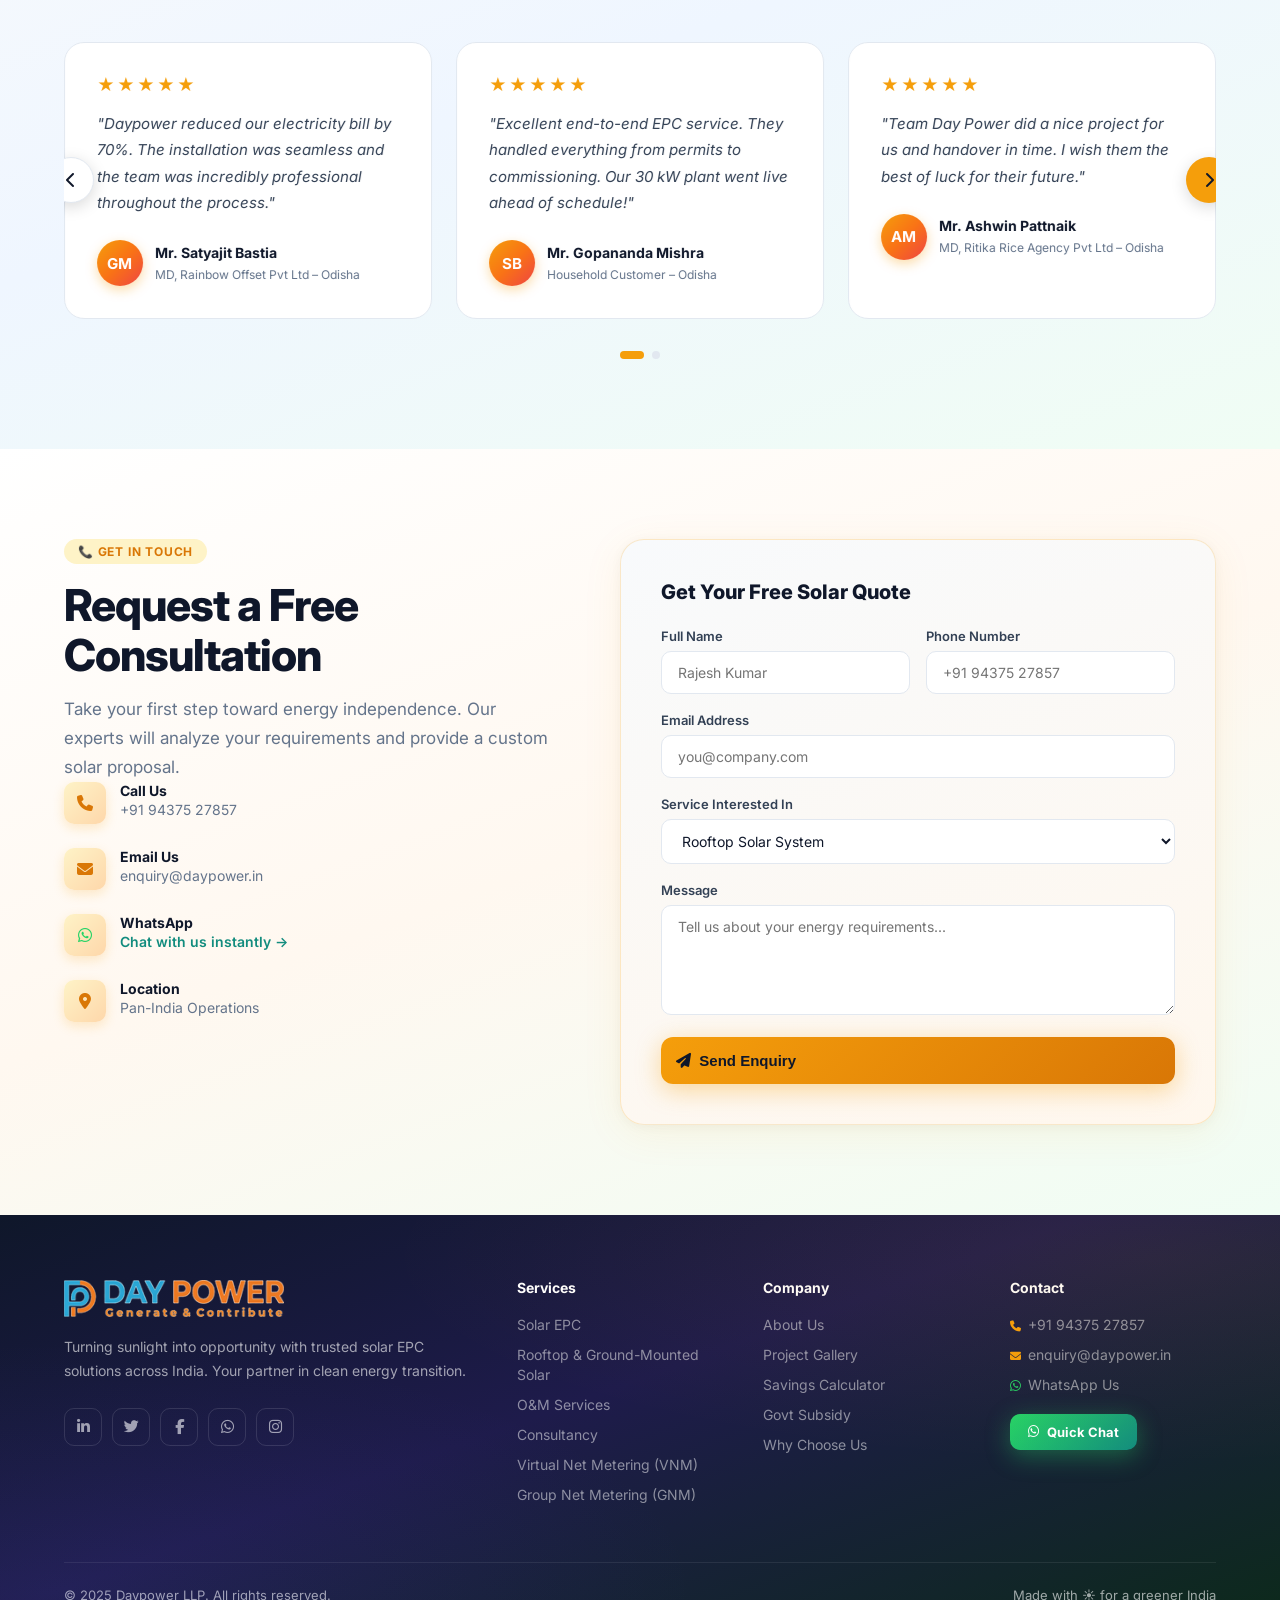
==== commit 4690d652: "Create dedicated about.html page with founding leadership profiles and connect across navigation" ====
--- a/index.html
+++ b/index.html
@@ -64,7 +64,7 @@
 
       <ul class="nav-links" id="nav-links">
         <li><a href="index.html" class="active">Home</a></li>
-        <li><a href="#about">About Us</a></li>
+        <li><a href="about.html">About Us</a></li>
         <li>
           <a href="#services">Services <i class="fas fa-chevron-down chevron"></i></a>
           <div class="dropdown">
@@ -607,11 +607,11 @@
         <div class="footer-col">
           <h4>Company</h4>
           <ul>
-            <li><a href="#">About Us</a></li>
-            <li><a href="#">Project Gallery</a></li>
-            <li><a href="#">Why Choose Us</a></li>
-            <li><a href="#">Careers</a></li>
-            <li><a href="#">Blog</a></li>
+            <li><a href="about.html">About Us</a></li>
+            <li><a href="products.html">Project Gallery</a></li>
+            <li><a href="calculator.html">Savings Calculator</a></li>
+            <li><a href="subsidy.html">Govt Subsidy</a></li>
+            <li><a href="#why">Why Choose Us</a></li>
           </ul>
         </div>
         <div class="footer-col">
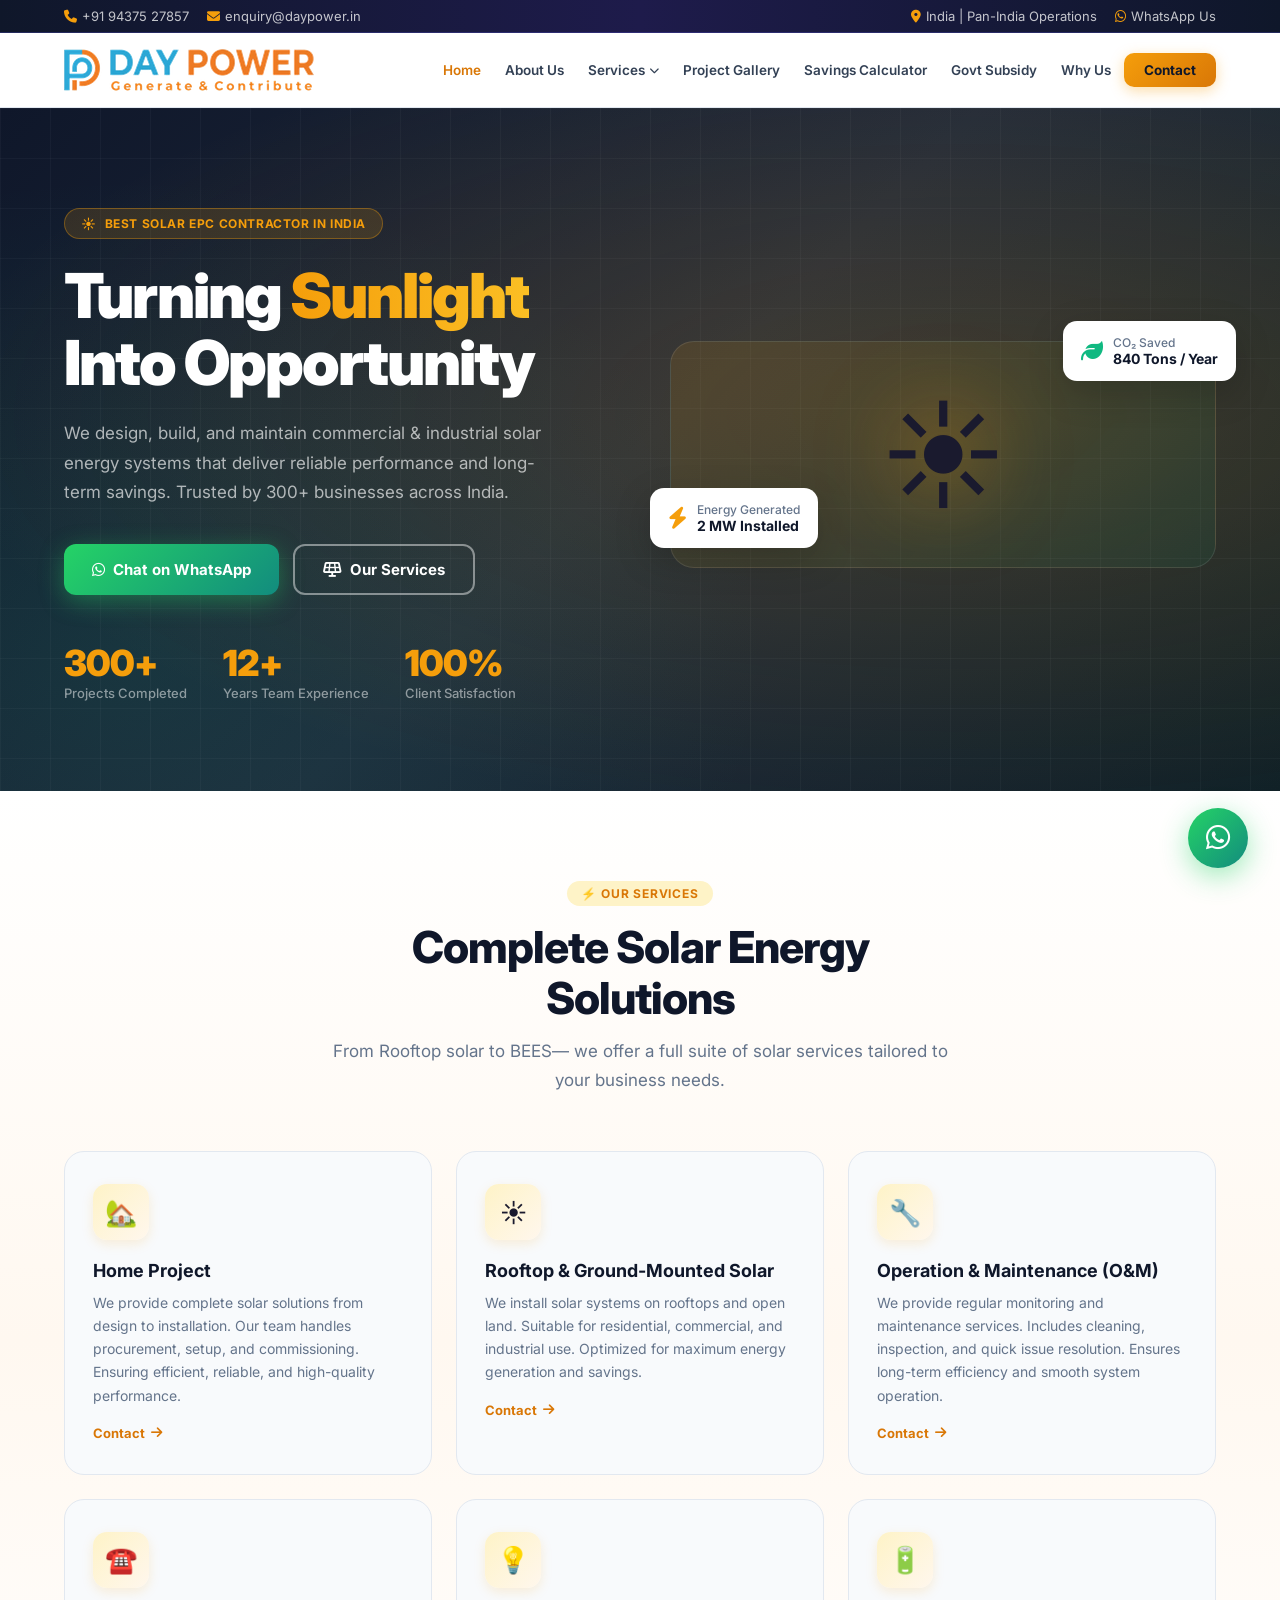
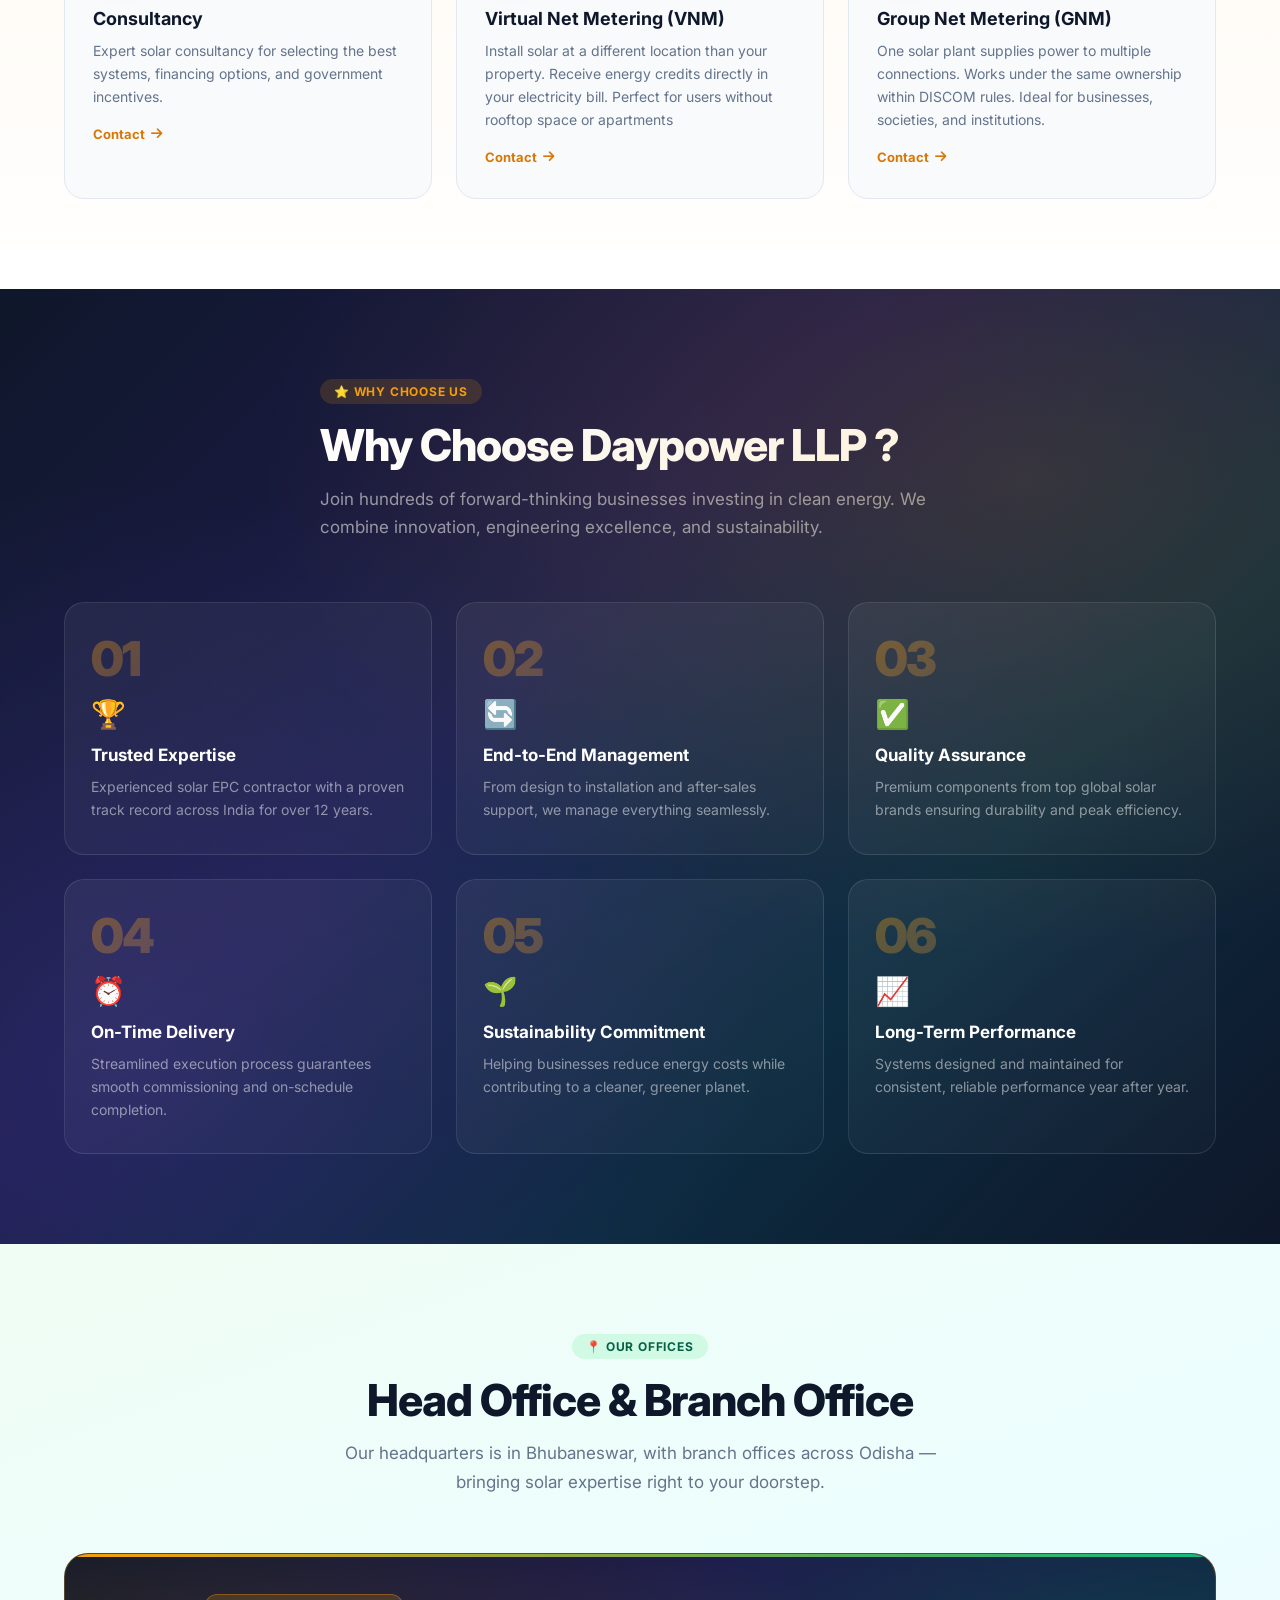
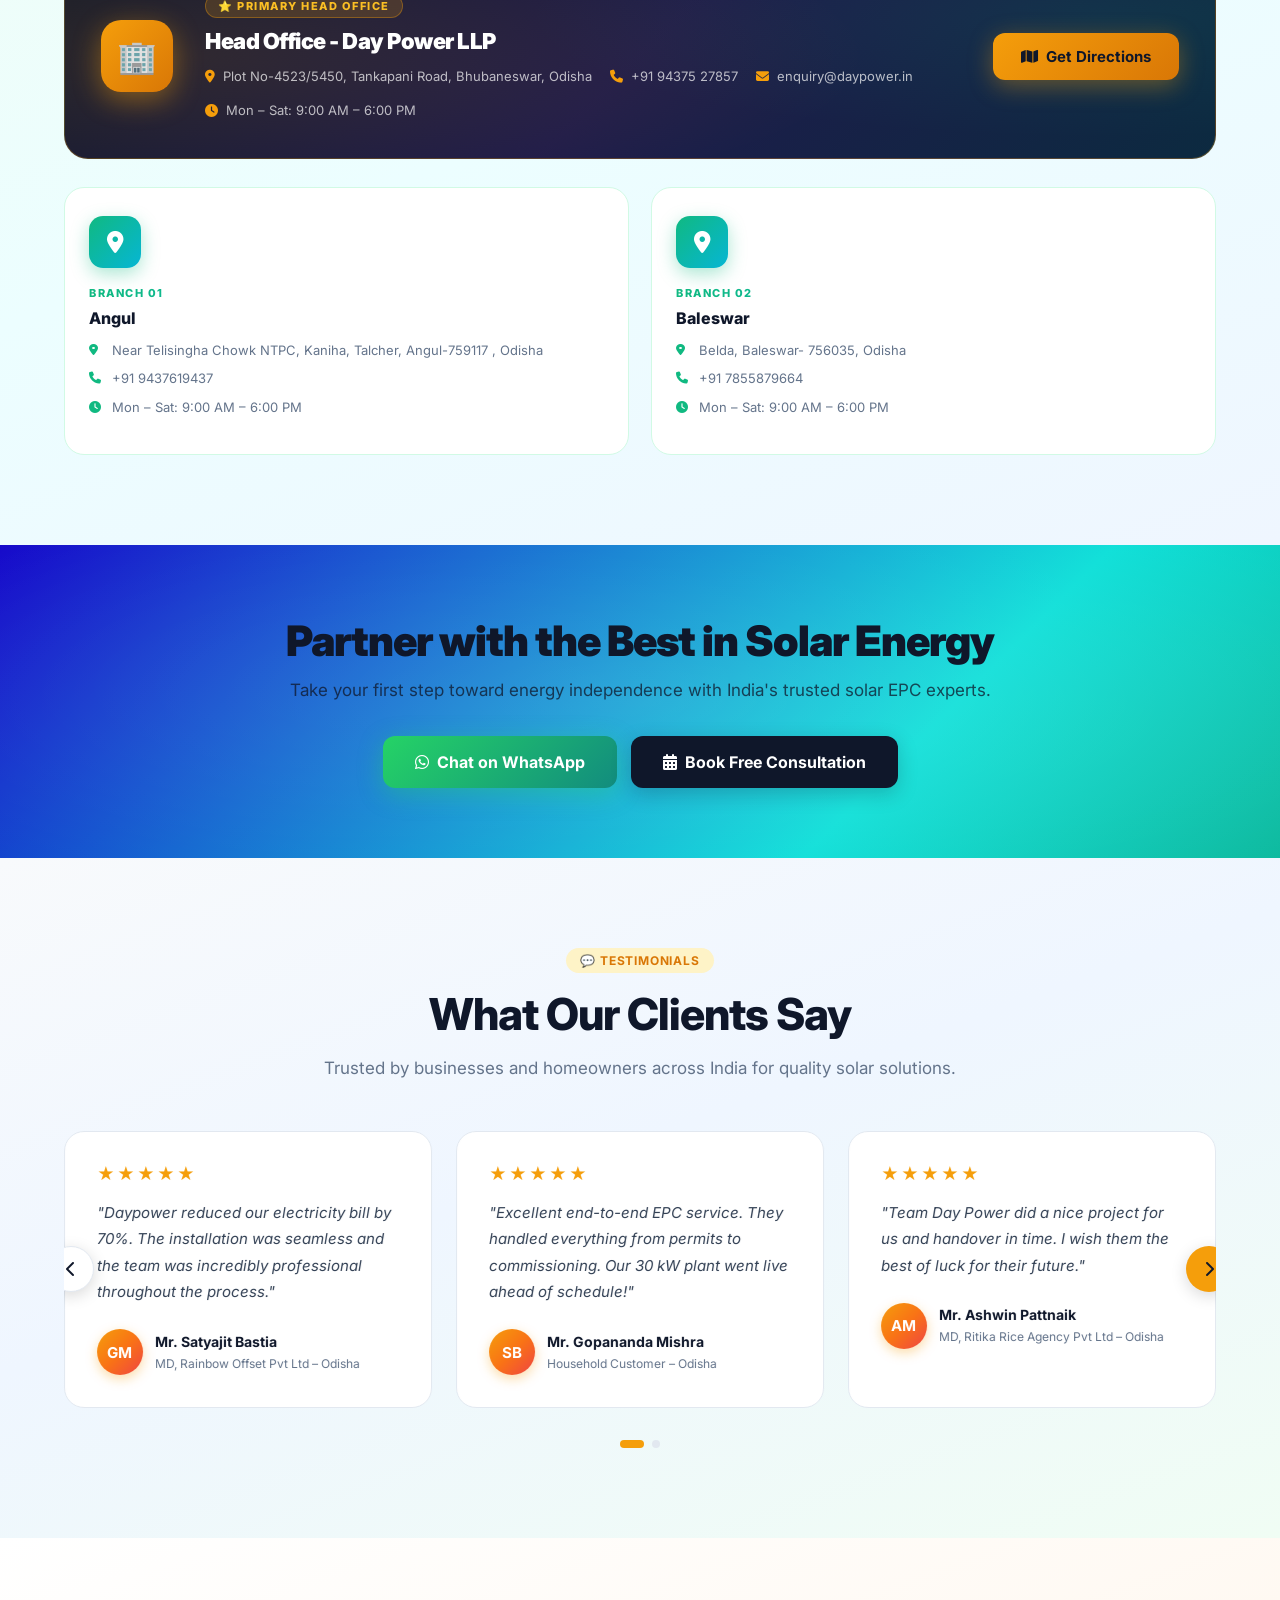
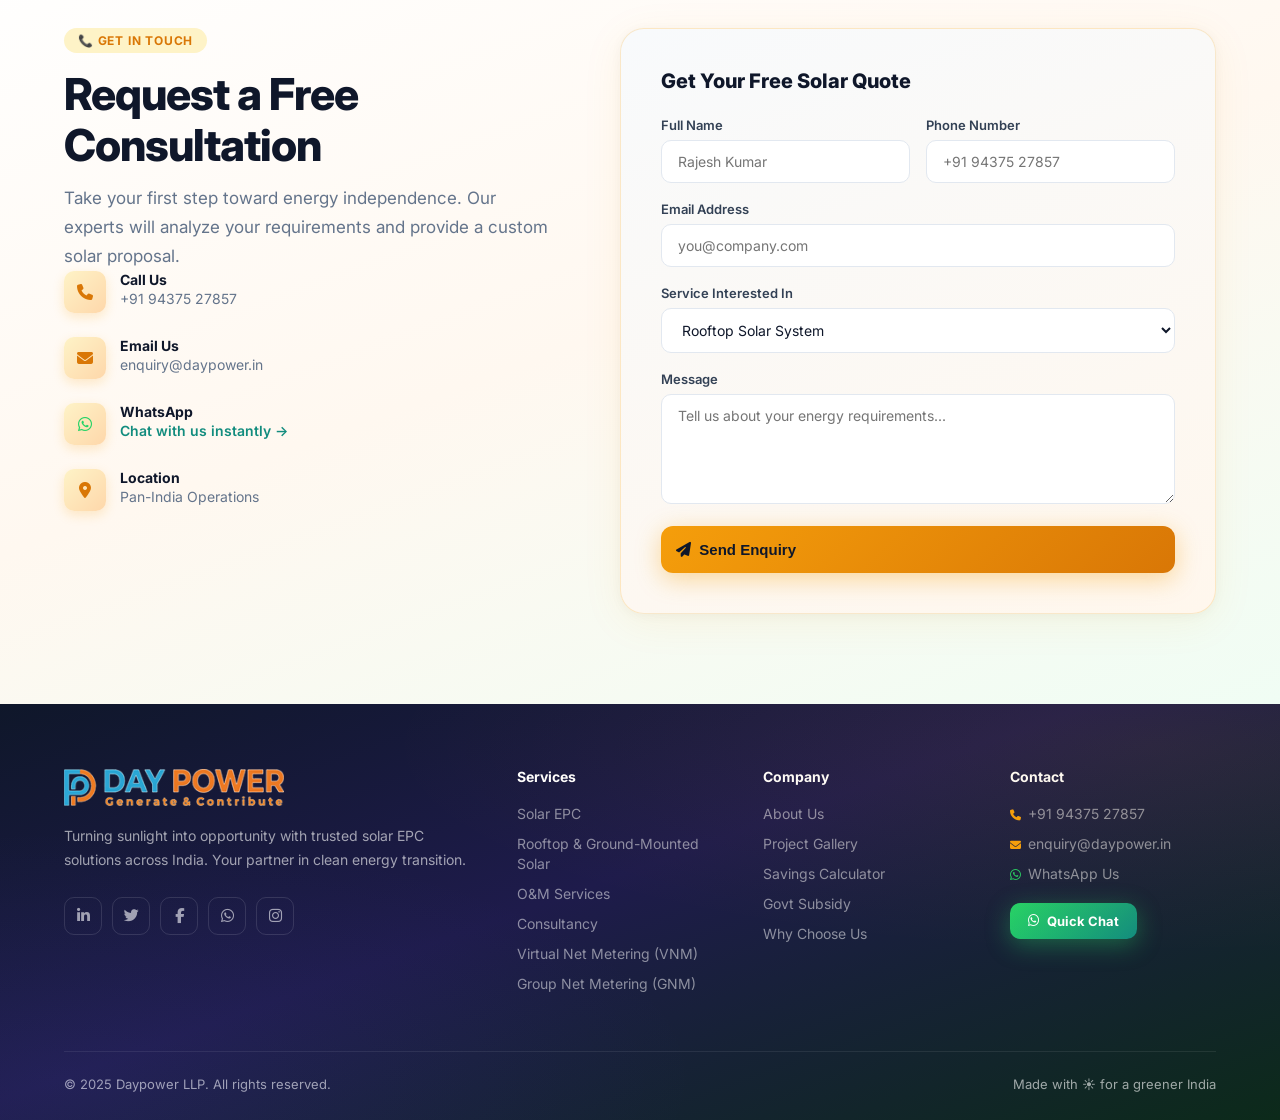
==== commit 0228c17e: "Remove redundant about us section from index.html" ====
--- a/index.html
+++ b/index.html
@@ -134,46 +134,6 @@
               <div>2 MW Installed</div>
             </div>
           </div>
-        </div>
-      </div>
-    </div>
-  </section>
-
-  <!-- ══ ABOUT ══ -->
-  <section id="about">
-    <div class="container about-grid">
-      <div class="reveal">
-        <div class="tag">☀ About Us</div>
-        <h2 class="section-title">End-to-End Solar EPC Services You Can Rely On</h2>
-        <p class="section-sub">We handle every step with precision — from concept to commissioning. Our team of
-          engineers and energy experts ensures each project meets the highest standards of safety, performance, and
-          sustainability.</p>
-        <div style="margin-top:32px;display:flex;gap:14px;flex-wrap:wrap;">
-          <a href="#contact" class="btn btn-primary"><i class="fas fa-phone"></i>Request Consultation</a>
-          <a href="https://wa.me/919437527857" target="_blank" class="btn btn-green"><i
-              class="fab fa-whatsapp"></i>WhatsApp</a>
-        </div>
-      </div>
-      <div class="about-icon-grid reveal">
-        <div class="about-icon-card">
-          <i class="fas fa-building"></i>
-          <h4>Commercial Solar</h4>
-          <p>Offices, institutions, complexes</p>
-        </div>
-        <div class="about-icon-card">
-          <i class="fas fa-industry"></i>
-          <h4>Industrial Solar</h4>
-          <p>Factories & manufacturing</p>
-        </div>
-        <div class="about-icon-card">
-          <i class="fas fa-drafting-compass"></i>
-          <h4>EPC Solutions</h4>
-          <p>Design to commissioning</p>
-        </div>
-        <div class="about-icon-card">
-          <i class="fas fa-wrench"></i>
-          <h4>O&M Services</h4>
-          <p>Ongoing monitoring & care</p>
         </div>
       </div>
     </div>
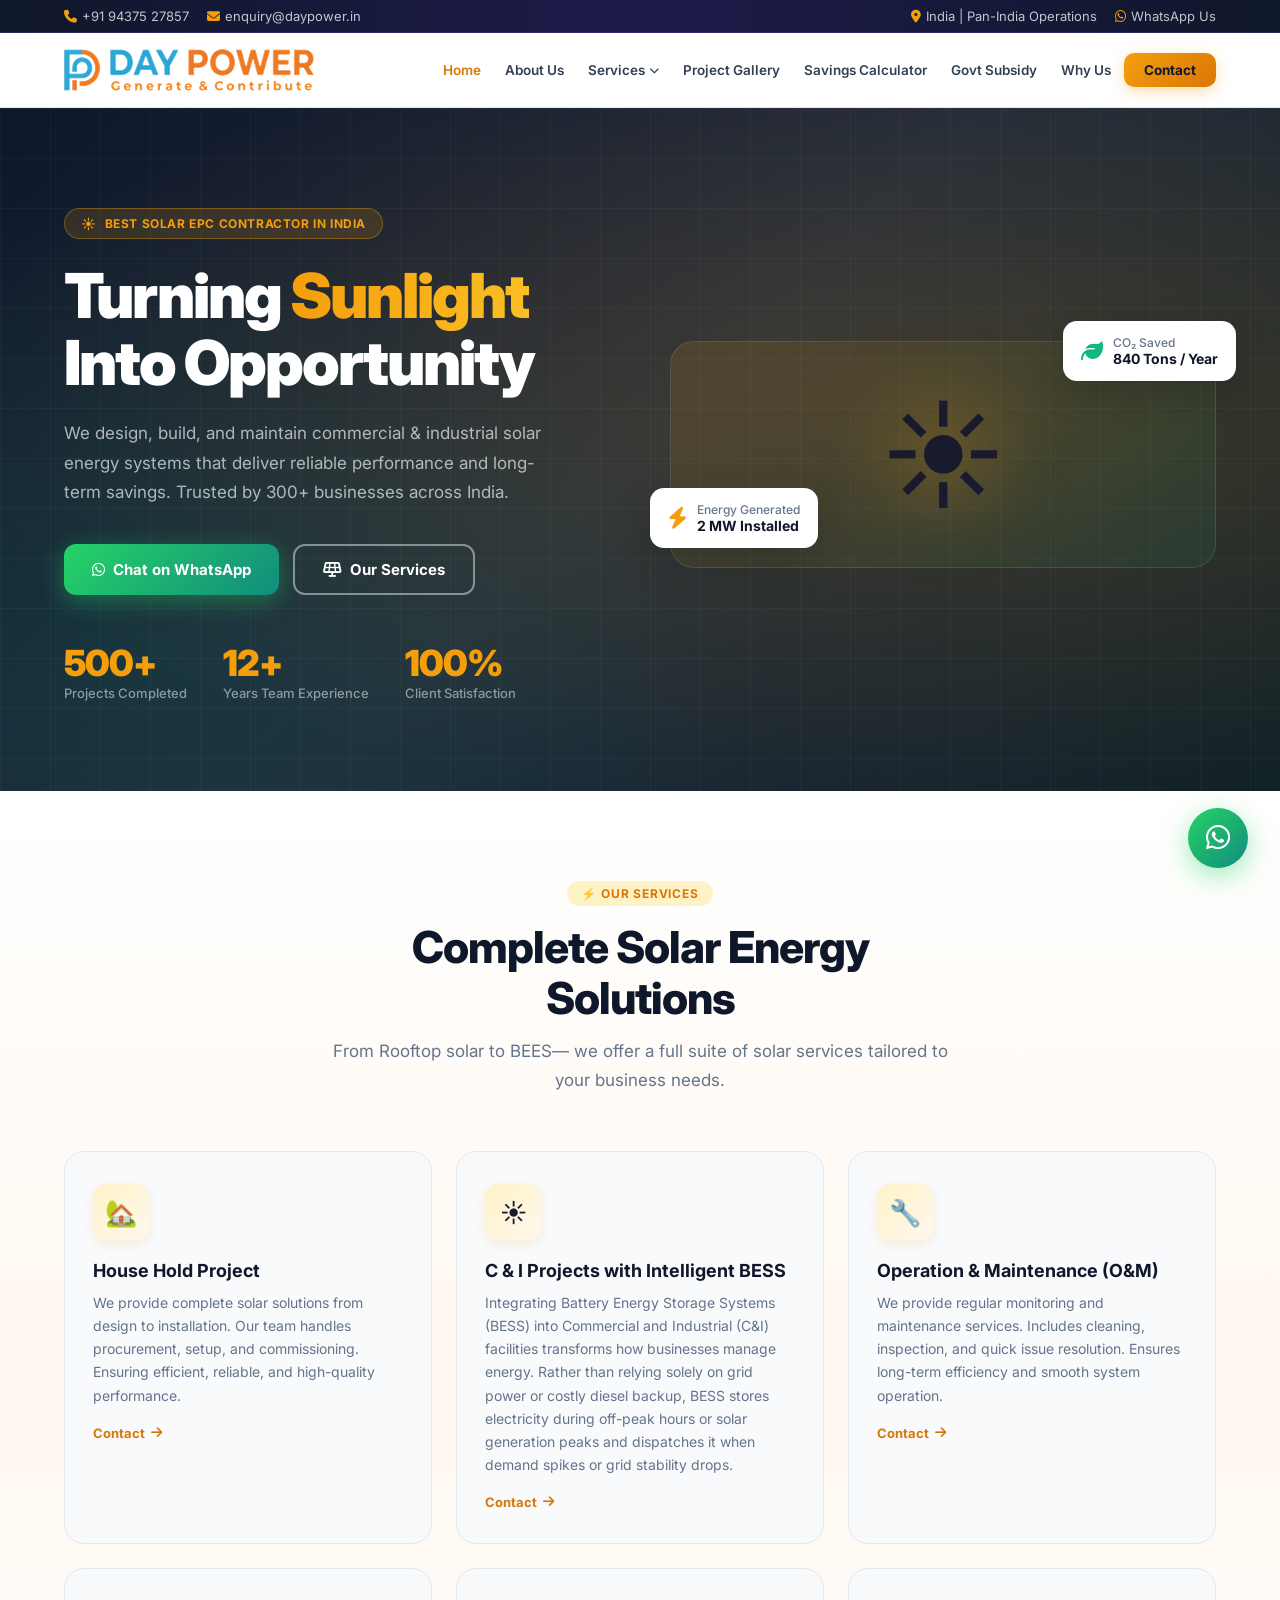
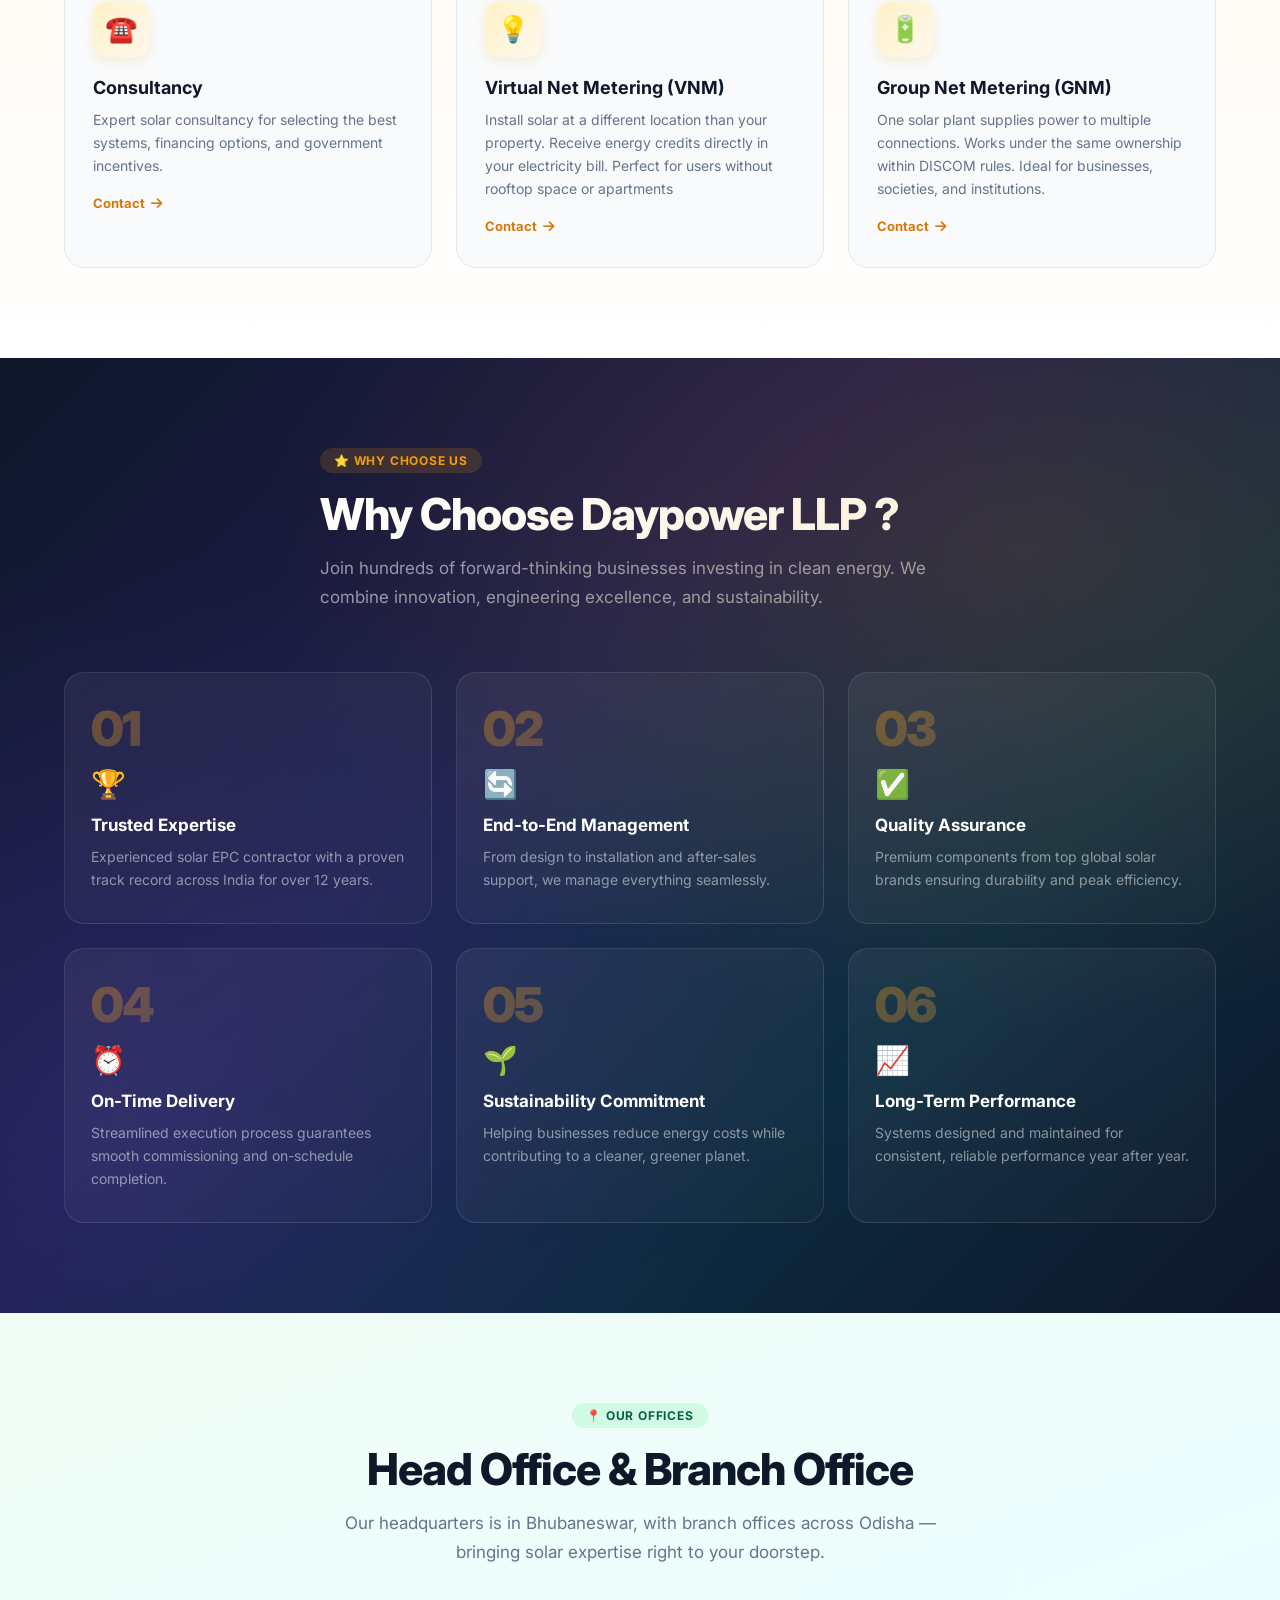
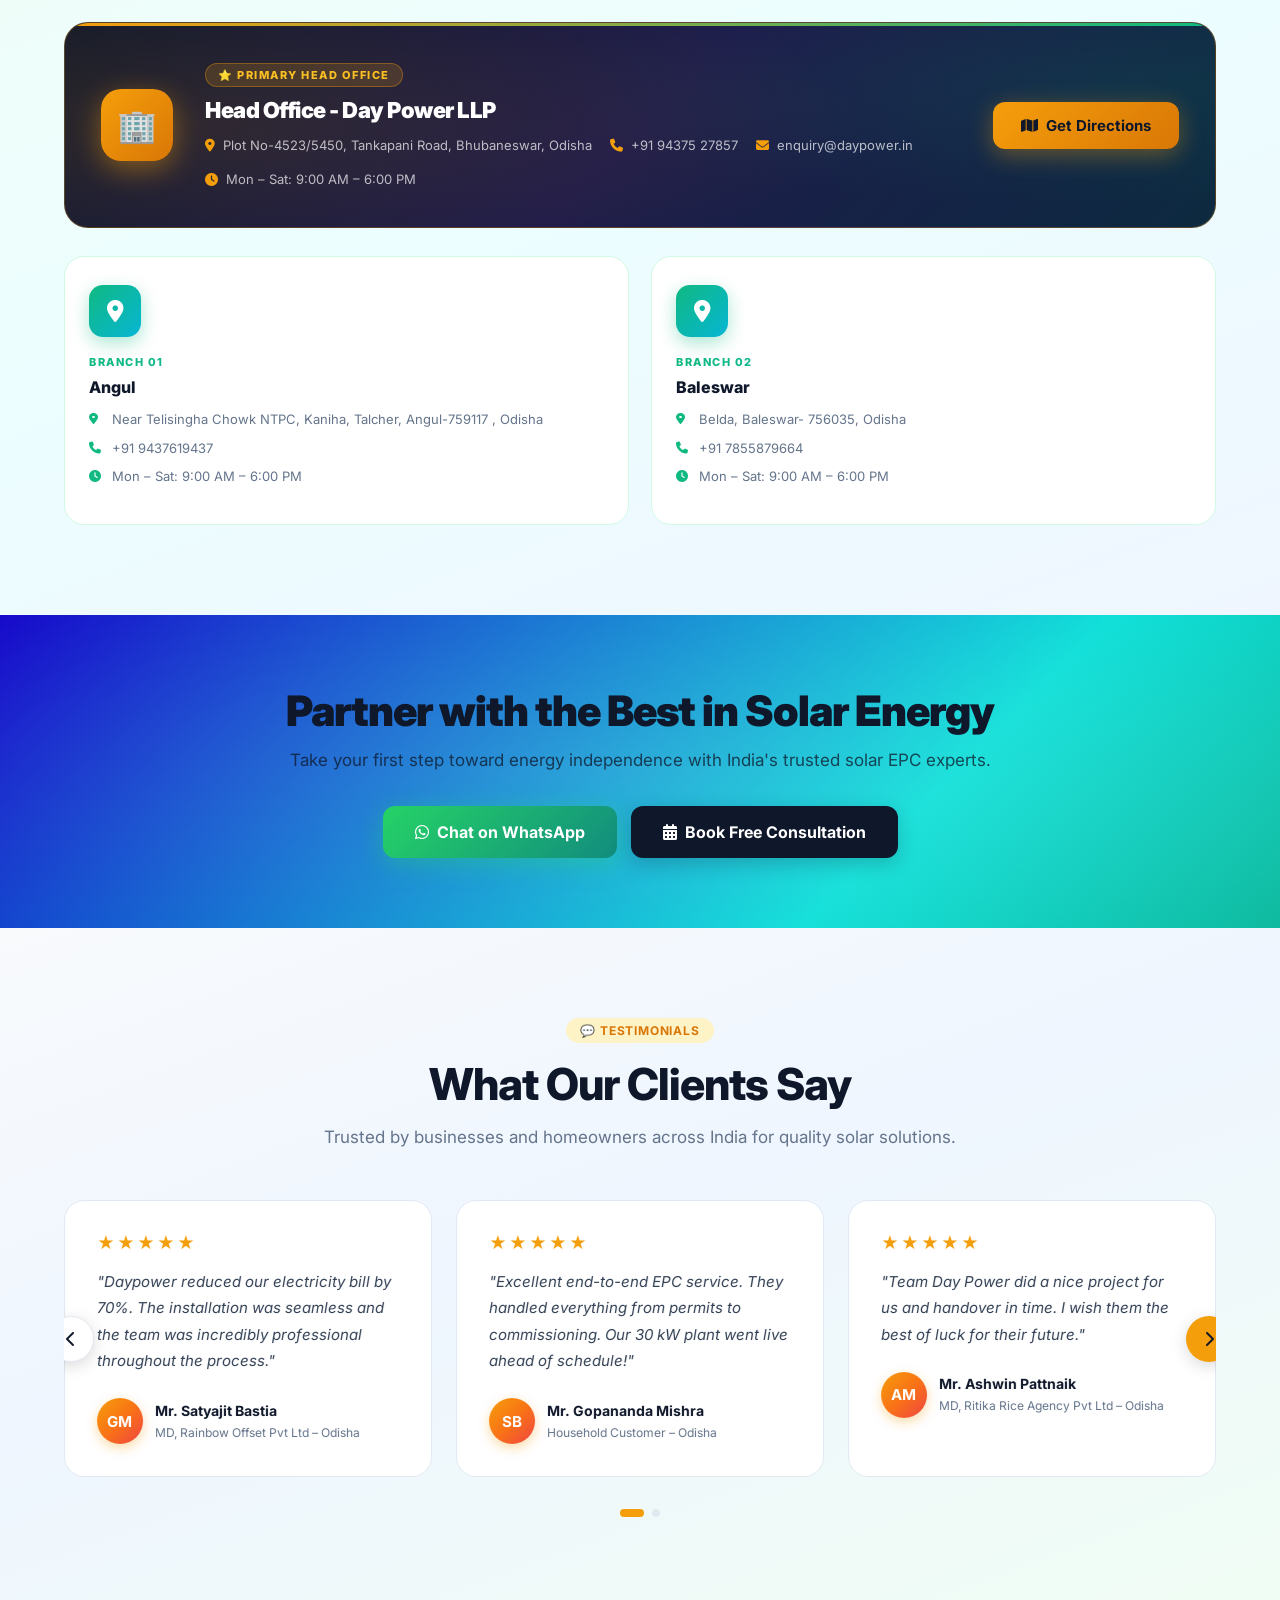
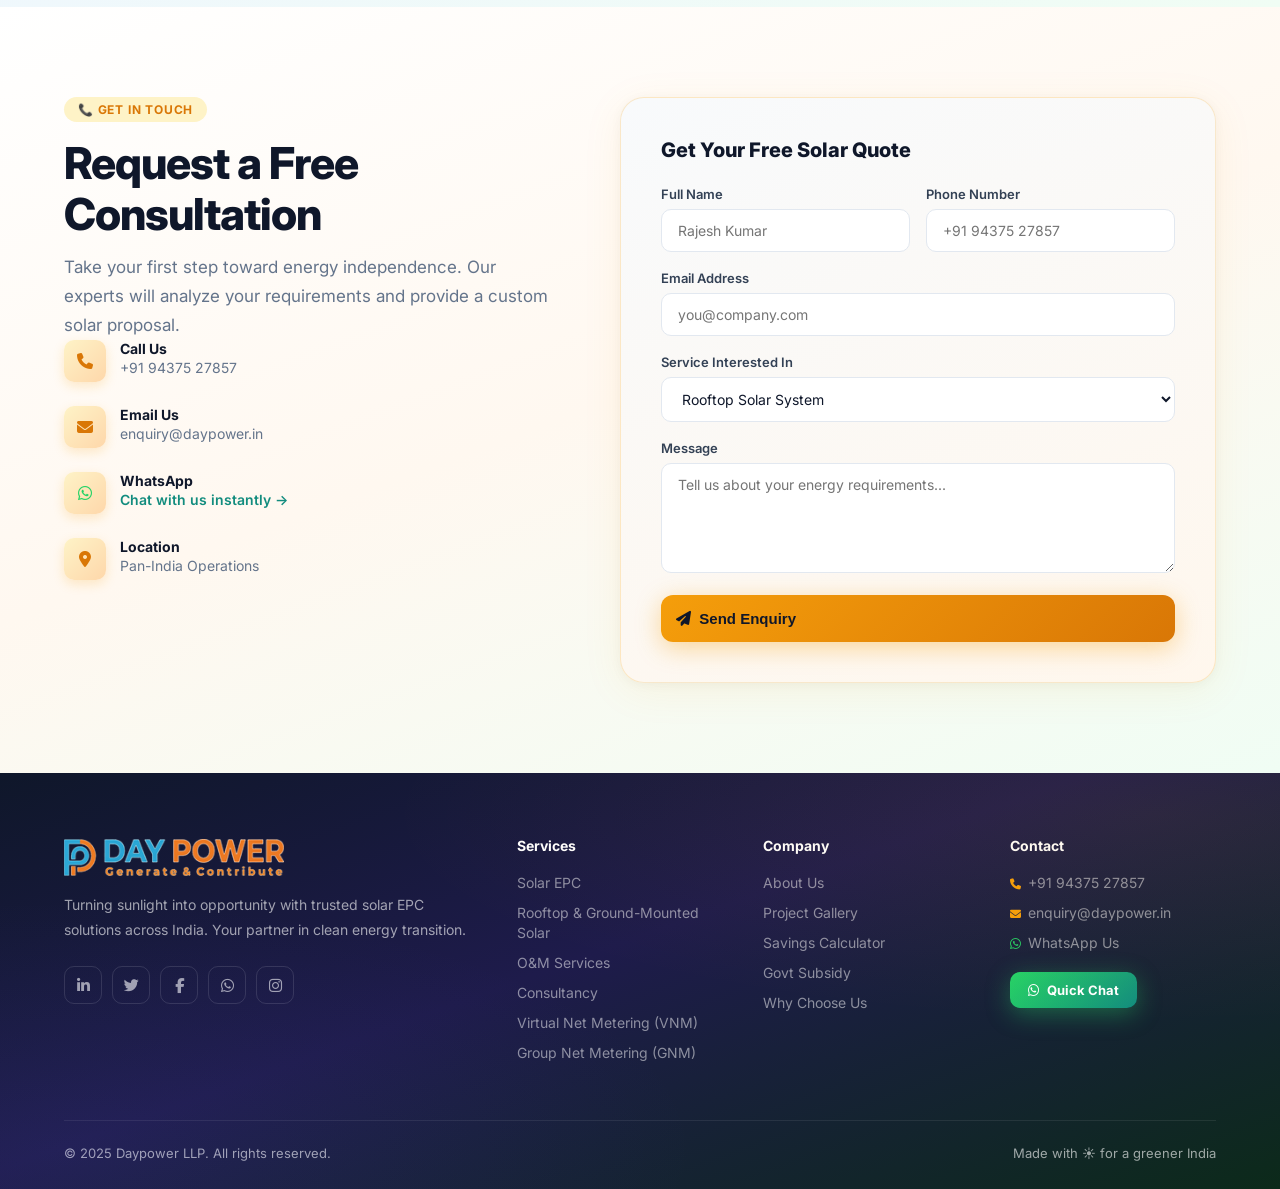
==== commit 9907d4af: "Update stats to 500+ projects and enhance service descriptions" ====
--- a/index.html
+++ b/index.html
@@ -102,7 +102,7 @@
         </div>
         <div class="hero-stats">
           <div class="stat">
-            <div class="stat-num">300+</div>
+            <div class="stat-num">500+</div>
             <div class="stat-label">Projects Completed</div>
           </div>
           <div class="stat">
@@ -151,7 +151,7 @@
       <div class="services-grid">
         <div class="service-card revea l" id="srv-construction">
           <div class="service-icon">🏡</div>
-          <h3>Home Project</h3>
+          <h3>House Hold Project</h3>
           <p>We provide complete solar solutions from design to installation.
             Our team handles procurement, setup, and commissioning.
             Ensuring efficient, reliable, and high-quality performance.</p>
@@ -159,10 +159,11 @@
         </div>
         <div class="service-card reveal" id="srv-rooftop">
           <div class="service-icon">☀️</div>
-          <h3>Rooftop & Ground-Mounted Solar</h3>
-          <p>We install solar systems on rooftops and open land.
-            Suitable for residential, commercial, and industrial use.
-            Optimized for maximum energy generation and savings.</p>
+          <h3>C & I Projects with Intelligent BESS</h3>
+          <p>Integrating Battery Energy Storage Systems (BESS) into Commercial and Industrial (C&I) facilities
+            transforms how businesses manage energy. Rather than relying solely on grid power or costly diesel backup,
+            BESS stores electricity during off-peak hours or solar generation peaks and dispatches it when demand spikes
+            or grid stability drops.</p>
           <a href="#contact" class="learn-more">Contact <i class="fas fa-arrow-right"></i></a>
         </div>
         <div class="service-card reveal" id="srv-om">
@@ -267,7 +268,8 @@
       <div class="branches-header reveal">
         <div class="tag" style="background:#d1fae5;color:#065f46;">📍 Our Offices</div>
         <h2 class="section-title">Head Office &amp; Branch Office</h2>
-        <p class="section-sub">Our headquarters is in Bhubaneswar, with branch offices across Odisha — bringing solar expertise right to your doorstep.</p>
+        <p class="section-sub">Our headquarters is in Bhubaneswar, with branch offices across Odisha — bringing solar
+          expertise right to your doorstep.</p>
       </div>
 
       <!-- Head Office -->
@@ -615,7 +617,8 @@
       <div class="lead-modal-header">
         <div class="lead-badge">🎁 Limited Period Offer</div>
         <h3>Get a Free Solar Feasibility & 3D Shadow Analysis Report</h3>
-        <p>Thinking about cutting electricity costs for your business or home? Claim your complimentary engineering survey.</p>
+        <p>Thinking about cutting electricity costs for your business or home? Claim your complimentary engineering
+          survey.</p>
       </div>
 
       <form id="lead-modal-form" onsubmit="handleLeadModalSubmit(event)">
